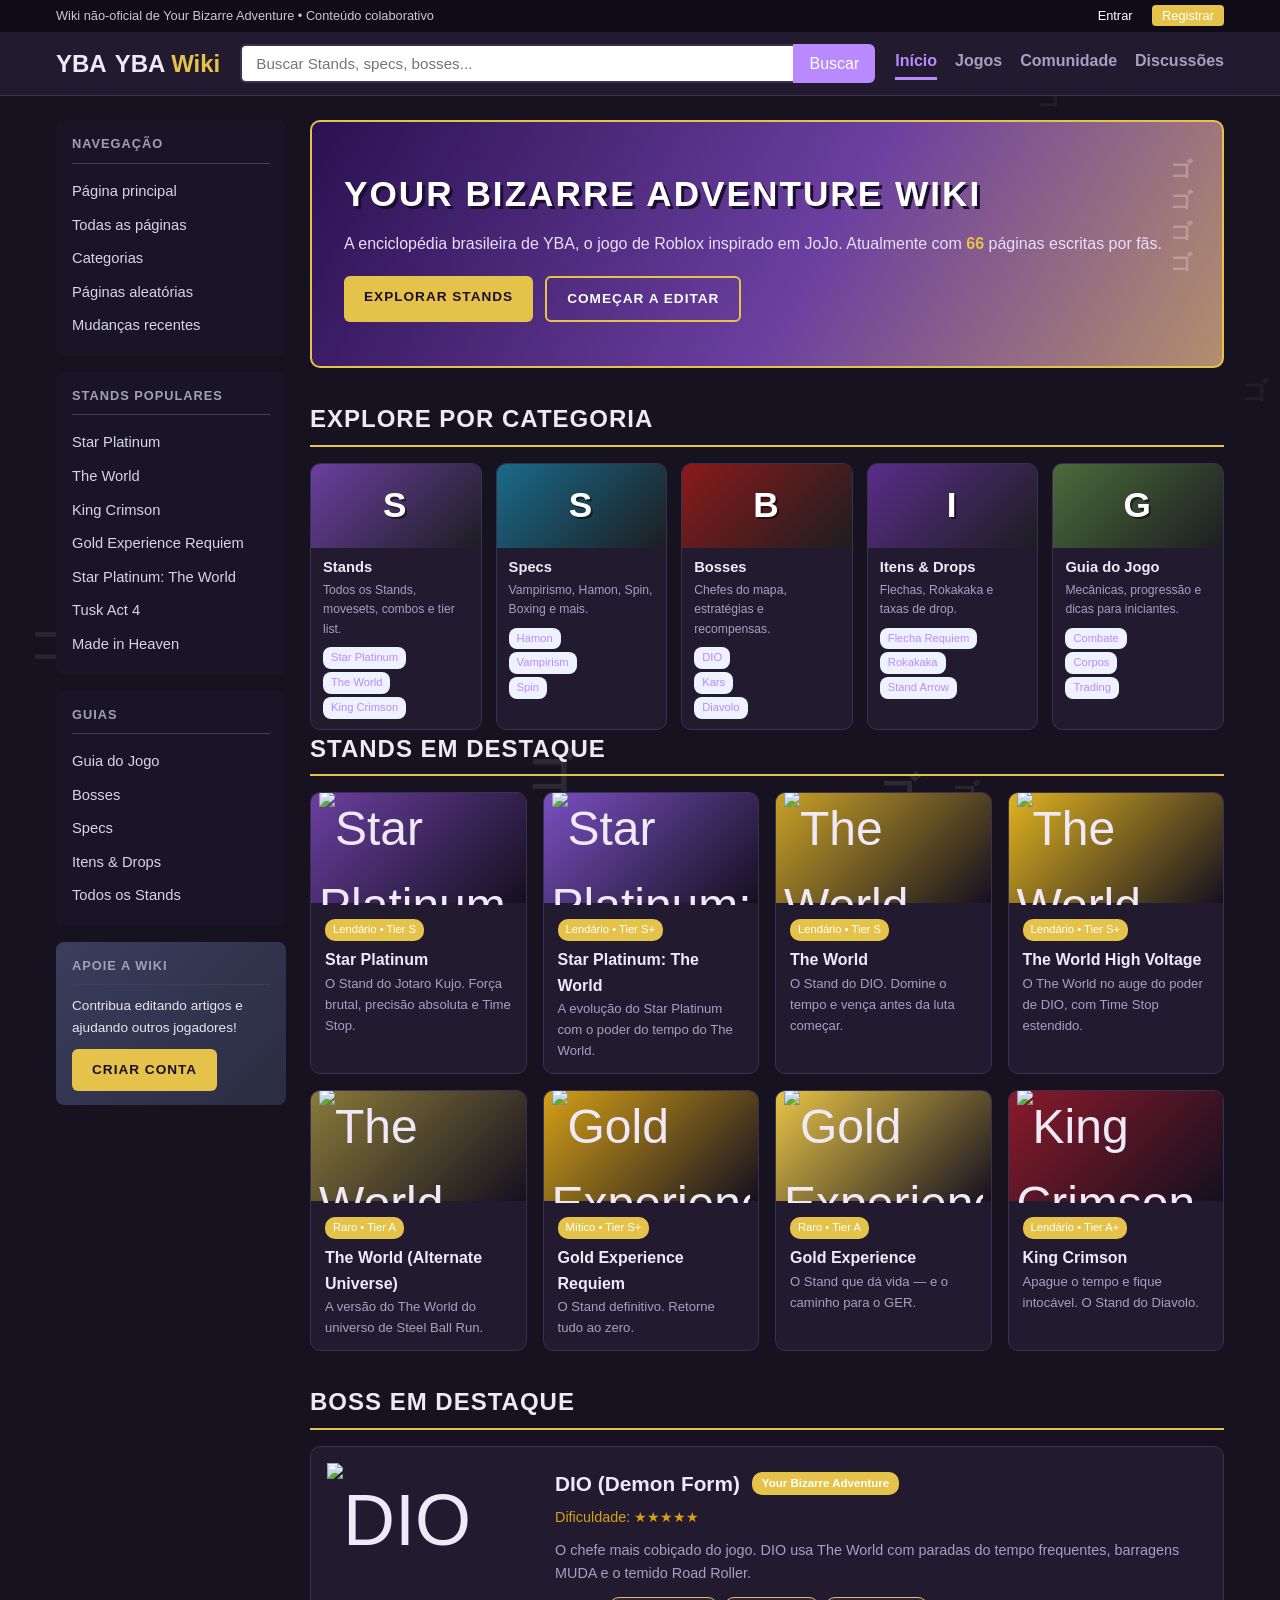
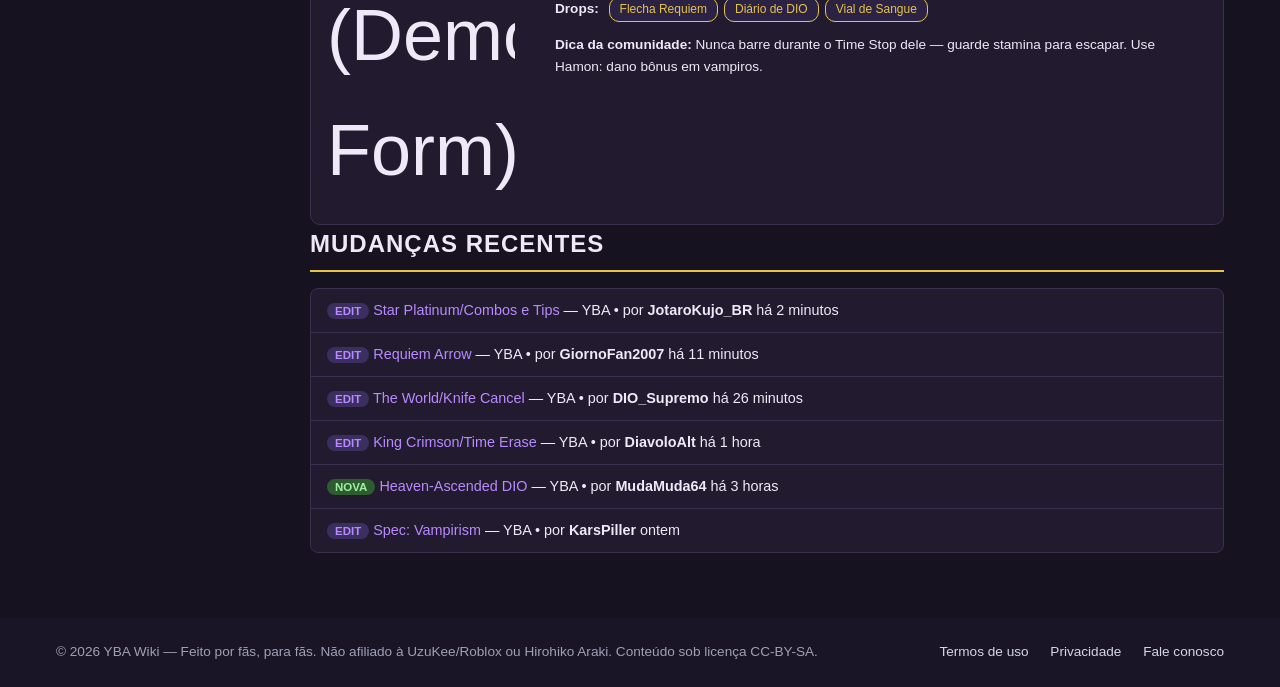
==== jogo/index.html @ 20df2824 "Add files via upload" ====
<!DOCTYPE html>
<html lang="pt-BR">
<head>
  <meta charset="UTF-8">
  <meta name="viewport" content="width=device-width, initial-scale=1.0">
  <title>YBA Wiki - Your Bizarre Adventure</title>
  <link rel="stylesheet" href="css/style.css">
</head>
<body>
  <!-- Barra superior -->
  <div class="topbar">
    <div class="container topbar-content">
      <span>Wiki não-oficial de Your Bizarre Adventure • Conteúdo colaborativo</span>
      <div class="topbar-links">
        <a href="#">Entrar</a>
        <a href="#" class="btn-registrar">Registrar</a>
      </div>
    </div>
  </div>

  <!-- Cabeçalho -->
  <header class="header">
    <div class="container header-content">
      <a href="index.html" class="logo">
        <span class="logo-icon">YBA</span>
        <span class="logo-text">YBA <span class="highlight">Wiki</span></span>
      </a>
      <div class="search-box">
        <input type="text" id="search-input" placeholder="Buscar Stands, specs, bosses...">
        <button id="search-btn">Buscar</button>
      </div>
      <nav class="main-nav">
        <a href="index.html" class="active">Início</a>
        <a href="#">Jogos</a>
        <a href="#">Comunidade</a>
        <a href="#">Discussões</a>
      </nav>
    </div>
  </header>

  <!-- Layout principal -->
  <div class="container layout">
    <!-- Sidebar -->
    <aside class="sidebar">
      <div class="sidebar-box">
        <h3>Navegação</h3>
        <ul class="nav-list">
          <li><a href="#">Página principal</a></li>
          <li><a href="#">Todas as páginas</a></li>
          <li><a href="#">Categorias</a></li>
          <li><a href="#">Páginas aleatórias</a></li>
          <li><a href="#">Mudanças recentes</a></li>
        </ul>
      </div>
      <div class="sidebar-box">
        <h3>Stands populares</h3>
        <ul class="nav-list">
          <li><a href="article.html?page=starplatinum">Star Platinum</a></li>
          <li><a href="article.html?page=theworld">The World</a></li>
          <li><a href="article.html?page=kingcrimson">King Crimson</a></li>
          <li><a href="article.html?page=ger">Gold Experience Requiem</a></li>
          <li><a href="article.html?page=sptw">Star Platinum: The World</a></li>
          <li><a href="article.html?page=tusk4">Tusk Act 4</a></li>
          <li><a href="article.html?page=madeinheaven">Made in Heaven</a></li>
        </ul>
      </div>
      <div class="sidebar-box">
        <h3>Guias</h3>
        <ul class="nav-list">
          <li><a href="article.html?page=guia">Guia do Jogo</a></li>
          <li><a href="article.html?page=bosses">Bosses</a></li>
          <li><a href="article.html?page=specs">Specs</a></li>
          <li><a href="article.html?page=itens">Itens & Drops</a></li>
          <li><a href="article.html?page=stands">Todos os Stands</a></li>
        </ul>
      </div>
      <div class="sidebar-box ad-box">
        <h3>Apoie a wiki</h3>
        <p>Contribua editando artigos e ajudando outros jogadores!</p>
        <a href="#" class="btn">Criar conta</a>
      </div>
    </aside>

    <!-- Conteúdo -->
    <main class="content">
      <!-- Banner -->
      <section class="hero">
        <h1>Your Bizarre Adventure Wiki</h1>
        <p>A enciclopédia brasileira de YBA, o jogo de Roblox inspirado em JoJo.
        Atualmente com <strong id="contador">1170</strong> páginas escritas por fãs.</p>
        <div class="hero-actions">
          <a href="#stands" class="btn">Explorar Stands</a>
          <a href="#" class="btn btn-outline">Começar a editar</a>
        </div>
      </section>

      <!-- Categorias da wiki (5 partes) -->
      <section>
        <h2 class="section-title">Explore por categoria</h2>
        <div class="categorias-grid" id="categorias-grid">
          <!-- Cards gerados por JS -->
        </div>
      </section>

      <!-- Grid de wikis -->
      <section>
        <h2 class="section-title">Stands em destaque</h2>
        <div class="wiki-grid" id="wiki-grid">
          <!-- Cards gerados por JS -->
        </div>
      </section>

      <!-- Destaque: boss da semana -->
      <section class="destaque-boss" id="destaque-boss">
        <!-- Preenchido por JS -->
      </section>

      <!-- Mudanças recentes -->
      <section class="recentes">
        <h2 class="section-title">Mudanças recentes</h2>
        <ul id="mudancas-lista"></ul>
      </section>
    </main>
  </div>

  <!-- Rodapé -->
  <footer class="footer">
    <div class="container footer-content">
      <p>© 2026 YBA Wiki — Feito por fãs, para fãs. Não afiliado à UzuKee/Roblox ou Hirohiko Araki. Conteúdo sob licença CC-BY-SA.</p>
      <div class="footer-links">
        <a href="#">Termos de uso</a>
        <a href="#">Privacidade</a>
        <a href="#">Fale conosco</a>
      </div>
    </div>
  </footer>

  <script src="js/dados.js"></script>
  <script src="js/script.js"></script>
  <script src="js/fundo.js"></script>
</body>
</html>
---- jogo/css/style.css ----
/* ===== Reset e base ===== */
* { margin: 0; padding: 0; box-sizing: border-box; }

:root {
  --bg: #16121f;
  --content-bg: #221b30;
  --primary: #b98aff;
  --primary-dark: #8f5fd6;
  --accent: #e5c34a;
  --text: #efe9f7;
  --text-muted: #a89ec2;
  --border: #3a3050;
  --sidebar-bg: #1a1526;
}

body {
  font-family: "Segoe UI", Rubik, Arial, sans-serif;
  background: var(--bg);
  color: var(--text);
  line-height: 1.6;
}

/* Fundo interativo em canvas (js/fundo.js) */

.container { max-width: 1200px; margin: 0 auto; padding: 0 16px; }
a { color: var(--primary); text-decoration: none; }
a:hover { text-decoration: underline; }

/* ===== Topbar ===== */
.topbar {
  background: var(--sidebar-bg);
  color: #c8c9d6;
  font-size: 0.8rem;
  padding: 6px 0;
}
.topbar-content { display: flex; justify-content: space-between; align-items: center; }
.topbar-links a { color: #fff; margin-left: 16px; }
.topbar-links .btn-registrar {
  background: var(--accent); color: #fff; padding: 3px 10px; border-radius: 4px;
}

/* ===== Header ===== */
.header {
  background: var(--content-bg);
  border-bottom: 1px solid var(--border);
  position: sticky; top: 0; z-index: 10;
}
.header-content {
  display: flex; align-items: center; gap: 20px; padding: 12px 16px; flex-wrap: wrap;
}
.logo { font-size: 1.5rem; font-weight: 800; color: var(--text); display: flex; align-items: center; gap: 8px; }
.logo:hover { text-decoration: none; }
.logo .highlight { color: var(--accent); }

/* ===== Topbar YBA ===== */
.topbar { background: #0f0b18; }

.search-box { flex: 1; min-width: 220px; display: flex; }
.search-box input {
  flex: 1; padding: 9px 14px; border: 2px solid var(--border);
  border-right: none; border-radius: 6px 0 0 6px; font-size: 0.95rem; outline: none;
}
.search-box input:focus { border-color: var(--primary); }
.search-box button {
  background: var(--primary); color: #fff; border: none; padding: 0 16px;
  border-radius: 0 6px 6px 0; cursor: pointer; font-size: 1rem;
}
.search-box button:hover { background: var(--primary-dark); }

.main-nav { display: flex; gap: 18px; }
.main-nav a { color: var(--text-muted); font-weight: 600; padding-bottom: 4px; }
.main-nav a.active { color: var(--primary); border-bottom: 3px solid var(--primary); }

/* ===== Layout ===== */
.layout { display: grid; grid-template-columns: 230px 1fr; gap: 24px; padding: 24px 16px; }

/* ===== Sidebar ===== */
.sidebar-box {
  background: var(--sidebar-bg); color: #e6e7ee; border-radius: 8px;
  padding: 14px 16px; margin-bottom: 16px;
}
.sidebar-box h3 {
  font-size: 0.8rem; text-transform: uppercase; letter-spacing: 1px;
  color: #9fa0b5; border-bottom: 1px solid #3d3f5c; padding-bottom: 8px; margin-bottom: 10px;
}
.nav-list { list-style: none; }
.nav-list li { padding: 4px 0; }
.nav-list a { color: #d5d6e4; font-size: 0.92rem; }
.nav-list a:hover { color: #fff; }
.ad-box { background: linear-gradient(135deg, #3a3d5c, #2b2d42); }
.ad-box p { font-size: 0.85rem; margin-bottom: 10px; }

/* ===== Botões ===== */
.btn {
  display: inline-block; background: var(--accent); color: #1a0f30; padding: 10px 20px;
  border-radius: 6px; font-weight: 800; border: none; cursor: pointer;
  text-transform: uppercase; letter-spacing: 1px; font-size: 0.85rem;
}
.btn:hover { background: #f4d766; text-decoration: none; transform: translateY(-1px); }
.btn-outline { background: transparent; color: var(--accent); border: 2px solid var(--accent); }
.btn-outline:hover { background: var(--accent); color: #1a0f30; }

/* ===== Hero (JoJo style) ===== */
.hero {
  background: linear-gradient(120deg, #2a1150, #6b3fa0 55%, #e5c34a 130%);
  color: #fff; border-radius: 10px; padding: 44px 32px; margin-bottom: 32px;
  position: relative; overflow: hidden;
  border: 2px solid var(--accent);
}
.hero::after {
  content: "ゴゴゴゴ";
  position: absolute; right: 24px; top: 18px;
  font-size: 1.4rem; color: rgba(255,255,255,0.25);
  letter-spacing: 6px; writing-mode: vertical-rl;
  font-weight: 800;
}
.hero h1 { font-size: 2.2rem; margin-bottom: 8px; text-transform: uppercase; letter-spacing: 2px;
  text-shadow: 3px 3px 0 #1a0f30; }
.hero p { color: #e9defc; margin-bottom: 20px; }
.hero strong { color: var(--accent); }
.hero-actions { display: flex; gap: 12px; flex-wrap: wrap; }
.hero-actions .btn-outline { color: #fff; border-color: var(--accent); }
.hero-actions .btn-outline:hover { background: var(--accent); color: #1a0f30; }

/* ===== Seções ===== */
.section-title {
  margin-bottom: 16px; border-bottom: 2px solid var(--accent);
  padding-bottom: 6px; text-transform: uppercase; letter-spacing: 1px;
}

/* ===== Barras de raridade nos cards de Stand ===== */
.wiki-card-badge { background: var(--accent); color: #1a0f30; }

/* ===== Grid de wikis ===== */
.wiki-grid {
  display: grid; grid-template-columns: repeat(auto-fill, minmax(200px, 1fr)); gap: 16px;
}
.wiki-card {
  background: var(--content-bg); border: 1px solid var(--border); border-radius: 10px;
  overflow: hidden; transition: transform 0.15s, box-shadow 0.15s; display: block; color: var(--text);
}
.wiki-card:hover { transform: translateY(-4px); box-shadow: 0 6px 16px rgba(0,0,0,0.12); text-decoration: none; }
.wiki-card-img {
  height: 110px; display: flex; align-items: center; justify-content: center; font-size: 3rem;
}
.wiki-card-body { padding: 12px 14px; }
.wiki-card-body h3 { font-size: 1rem; }
.wiki-card-body p { font-size: 0.82rem; color: var(--text-muted); }
.wiki-card-badge {
  display: inline-block; font-size: 0.7rem; background: var(--accent); color: #fff;
  padding: 2px 8px; border-radius: 10px; margin-bottom: 6px;
}

/* ===== Mudanças recentes ===== */
.recentes ul { list-style: none; background: var(--content-bg); border: 1px solid var(--border); border-radius: 8px; }
.recentes li { padding: 10px 16px; border-bottom: 1px solid var(--border); font-size: 0.9rem; }
.recentes li:last-child { border-bottom: none; }
.tag { font-size: 0.72rem; padding: 2px 8px; border-radius: 10px; font-weight: 700; }
.tag-nova { background: #2e5c2e; color: #9ff09f; }
.tag-edit { background: #3a2f5e; color: var(--primary); }

/* ===== Artigo ===== */
.article-header { margin-bottom: 8px; }
.article-header h1 { font-size: 1.9rem; border-bottom: 1px solid var(--border); padding-bottom: 8px; }
.artigo-sub { color: var(--text-muted); font-size: 0.85rem; font-style: italic; margin-top: 4px; }
.artigo {
  background: var(--content-bg); border: 1px solid var(--border); border-radius: 8px;
  padding: 24px 28px; margin-top: 12px;
}
.artigo h2 { margin: 20px 0 8px; border-bottom: 2px solid var(--border); padding-bottom: 4px; color: var(--accent); }
.artigo p { margin-bottom: 12px; }
.artigo ul { margin: 0 0 12px 24px; }
.artigo code { background: #2c2344; color: var(--accent); padding: 2px 6px; border-radius: 4px; font-size: 0.9em; }
.artigo blockquote {
  border-left: 4px solid var(--accent); background: #fff7ee; padding: 10px 16px;
  margin: 12px 0; border-radius: 0 6px 6px 0;
}
.artigo-footer { margin-top: 20px; }

/* ===== Infobox ===== */
.infobox { width: 100%; border-collapse: collapse; font-size: 0.85rem; }
.infobox th, .infobox td { text-align: left; padding: 6px 8px; border-bottom: 1px solid #3d3f5c; vertical-align: top; }
.infobox th { color: #9fa0b5; width: 45%; font-weight: 600; }
.infobox td { color: #e6e7ee; }

/* ===== Rodapé ===== */
.footer { background: var(--sidebar-bg); color: #9fa0b5; margin-top: 40px; padding: 24px 0; font-size: 0.85rem; }
.footer-content { display: flex; justify-content: space-between; flex-wrap: wrap; gap: 12px; }
.footer-links a { color: #d5d6e4; margin-left: 18px; }

/* ===== Categorias (5 partes) ===== */
.categorias-grid {
  display: grid; grid-template-columns: repeat(5, 1fr); gap: 14px;
}
.cat-card {
  background: var(--content-bg); border: 1px solid var(--border); border-radius: 10px;
  overflow: hidden; display: block; color: var(--text); transition: transform 0.15s, box-shadow 0.15s;
}
.cat-card:hover { transform: translateY(-4px); box-shadow: 0 6px 16px rgba(0,0,0,0.12); text-decoration: none; }
.cat-card-top { height: 84px; display: flex; align-items: center; justify-content: center; }
.cat-emoji { font-size: 2.4rem; }
.cat-card-body { padding: 10px 12px; }
.cat-card-body h3 { font-size: 0.92rem; line-height: 1.3; }
.cat-card-body p { font-size: 0.76rem; color: var(--text-muted); margin: 4px 0 8px; }
.cat-exemplos { display: flex; flex-direction: column; gap: 3px; }
.cat-exemplos span {
  font-size: 0.7rem; color: var(--primary); background: #eef2ff;
  padding: 2px 8px; border-radius: 8px; width: fit-content;
}

/* ===== Boss em destaque ===== */
.destaque-boss { margin-top: 32px; }
.boss-card {
  background: var(--content-bg); border: 1px solid var(--border); border-radius: 10px;
  display: grid; grid-template-columns: 220px 1fr; overflow: hidden;
}
.boss-visual { display: flex; align-items: center; justify-content: center; font-size: 4.5rem; }
.boss-info { padding: 20px 24px; }
.boss-head { display: flex; align-items: center; gap: 12px; flex-wrap: wrap; }
.boss-head h3 { font-size: 1.3rem; }
.boss-jogo {
  font-size: 0.72rem; background: var(--accent); color: #fff;
  padding: 2px 10px; border-radius: 10px; font-weight: 700;
}
.boss-dificuldade { color: #d4a017; font-size: 0.9rem; margin: 6px 0 10px; }
.boss-info > p { font-size: 0.9rem; color: var(--text-muted); margin-bottom: 12px; }
.boss-drops { font-size: 0.85rem; margin-bottom: 12px; }
.drop-tag {
  display: inline-block; background: #2c2344; color: var(--accent);
  border: 1px solid var(--accent); padding: 2px 10px; border-radius: 10px;
  font-size: 0.75rem; margin-left: 6px;
}
.boss-dica { margin: 0; font-size: 0.85rem; }

/* ===== Responsivo ===== */
@media (max-width: 1100px) {
  .categorias-grid { grid-template-columns: repeat(3, 1fr); }
}
@media (max-width: 900px) {
  .layout { grid-template-columns: 1fr; }
  .sidebar { order: 2; }
  .header-content { gap: 12px; }
  .main-nav { width: 100%; }
  .boss-card { grid-template-columns: 1fr; }
  .boss-visual { height: 90px; font-size: 3rem; }
}
@media (max-width: 600px) {
  .categorias-grid { grid-template-columns: repeat(2, 1fr); }
}

/* ===== Header do Stand ===== */
.stand-header {
  display: flex; align-items: center; gap: 18px;
  border-radius: 10px; padding: 18px 22px; margin-bottom: 18px; color: #fff;
  border: 2px solid var(--accent);
}
.stand-header-emoji { font-size: 3rem; }
.stand-header p { margin: 0; color: #e9defc; font-size: 0.95rem; }
.stand-raridade {
  display: inline-block; background: var(--accent); color: #1a0f30;
  font-size: 0.7rem; font-weight: 800; padding: 2px 10px;
  border-radius: 10px; margin-bottom: 6px; text-transform: uppercase;
}

/* ===== Como obter ===== */
.como-obter { display: flex; flex-direction: column; gap: 10px; margin-bottom: 8px; }
.passo {
  display: flex; gap: 12px; align-items: flex-start;
  background: #2c2344; border: 1px solid var(--border); border-radius: 8px; padding: 10px 14px;
}
.passo-num {
  background: var(--accent); color: #1a0f30; font-weight: 800;
  min-width: 28px; height: 28px; border-radius: 50%;
  display: flex; align-items: center; justify-content: center; flex-shrink: 0;
}
.passo p { margin: 0; font-size: 0.9rem; }
.passo strong { color: var(--accent); }

/* ===== Galeria de mídia ===== */
.midia-box {
  background: #2c2344; border: 1px solid var(--border); border-radius: 10px; padding: 16px;
}
.midia-tabs { display: flex; gap: 8px; margin-bottom: 14px; }
.midia-tab {
  background: transparent; color: var(--text-muted); border: 1px solid var(--border);
  padding: 8px 16px; border-radius: 6px; cursor: pointer; font-weight: 700; font-size: 0.85rem;
}
.midia-tab.active { background: var(--accent); color: #1a0f30; border-color: var(--accent); }
.midia-add { display: flex; gap: 14px; flex-wrap: wrap; margin-bottom: 16px; }
.add-video { display: flex; gap: 8px; flex: 1; min-width: 260px; }
.add-video input {
  flex: 1; background: #1a1526; color: var(--text); border: 1px solid var(--border);
  padding: 9px 12px; border-radius: 6px; font-size: 0.85rem; outline: none;
}
.add-video input:focus { border-color: var(--accent); }
.add-video .btn { padding: 8px 14px; font-size: 0.75rem; }
.add-foto .btn { padding: 8px 14px; font-size: 0.75rem; }

.galeria {
  display: grid; grid-template-columns: repeat(auto-fill, minmax(160px, 1fr)); gap: 10px;
}
.foto-item { position: relative; border-radius: 8px; overflow: hidden; border: 1px solid var(--border); }
.foto-item img { width: 100%; height: 120px; object-fit: cover; display: block; }
.foto-del {
  position: absolute; top: 6px; right: 6px; background: rgba(0,0,0,0.7); color: #fff;
  border: none; border-radius: 50%; width: 26px; height: 26px; cursor: pointer; font-size: 0.75rem;
}
.foto-del:hover { background: #8a1a2a; }

.lista-videos { display: grid; grid-template-columns: repeat(auto-fill, minmax(260px, 1fr)); gap: 12px; }
.video-item { position: relative; }
.video-item iframe {
  width: 100%; aspect-ratio: 16/9; border: 1px solid var(--border); border-radius: 8px;
}
.video-del {
  position: absolute; top: 6px; right: 6px; background: rgba(0,0,0,0.7); color: #fff;
  border: none; border-radius: 50%; width: 26px; height: 26px; cursor: pointer; font-size: 0.75rem; z-index: 2;
}
.video-del:hover { background: #8a1a2a; }

.vazio { color: var(--text-muted); font-size: 0.85rem; font-style: italic; padding: 8px 0; }
.midia-aviso { color: var(--text-muted); font-size: 0.72rem; margin-top: 12px; }

/* ===== Curiosidades ===== */
.curiosidades li { margin-bottom: 8px; }

/* ===== Páginas especiais (bosses, specs, itens) ===== */
.boss-row {
  background: var(--content-bg); border: 1px solid var(--border); border-radius: 10px;
  padding: 16px 20px; margin-bottom: 14px;
}
.boss-row-head { display: flex; align-items: center; justify-content: space-between; flex-wrap: wrap; gap: 8px; }
.boss-row h2 { font-size: 1.2rem; color: var(--accent); }
.boss-row p { font-size: 0.9rem; margin: 6px 0; }
.boss-row blockquote { font-size: 0.85rem; }

.tabela-itens { width: 100%; border-collapse: collapse; font-size: 0.88rem; }
.tabela-itens th {
  text-align: left; background: #2c2344; color: var(--accent);
  padding: 10px 12px; border: 1px solid var(--border);
}
.tabela-itens td { padding: 10px 12px; border: 1px solid var(--border); }
.tabela-itens tr:nth-child(even) td { background: #1e1830; }

.guia-sub { color: var(--accent); margin: 14px 0 4px; }

.info-title { color: var(--accent); font-size: 1.05rem; }
.info-sub { color: var(--text-muted); font-size: 0.75rem; }

/* ===== Abas de navegação ===== */
.abas-nav {
  display: flex; gap: 6px; flex-wrap: wrap; margin-bottom: 16px;
  border-bottom: 2px solid var(--border); padding-bottom: 10px;
}
.aba {
  padding: 7px 16px; border-radius: 6px; font-size: 0.85rem; font-weight: 700;
  color: var(--text-muted); border: 1px solid var(--border);
}
.aba:hover { color: var(--text); text-decoration: none; border-color: var(--accent); }
.aba.ativa { background: var(--accent); color: #1a0f30; border-color: var(--accent); }
.aba-crumb { border: none; color: var(--text); background: #2c2344; }

/* ===== Slot de imagem ===== */
.slot-mount { margin-bottom: 8px; }
.slot-img-wrap { display: block; }
.slot-img {
  border: 2px dashed var(--border); border-radius: 10px; min-height: 140px;
  display: flex; align-items: center; justify-content: center;
  cursor: pointer; overflow: hidden; position: relative;
  background: #1e1830; transition: border-color 0.15s;
}
.slot-img:hover { border-color: var(--accent); }
.slot-img.grande { min-height: 260px; }
.slot-img img { max-width: 100%; max-height: 420px; object-fit: contain; display: block; }
.slot-img-placeholder { color: var(--text-muted); font-size: 0.9rem; padding: 40px 20px; text-align: center; }
.slot-img .foto-del { position: absolute; top: 8px; right: 8px; }

/* ===== Linhas de lista (abas de categoria) ===== */
.lista-row {
  display: grid; grid-template-columns: 90px 1fr; align-items: center;
  margin-bottom: 12px;
}
.lista-row-img {
  height: 90px; display: flex; align-items: center; justify-content: center; font-size: 2.2rem;
}
.lista-row-body { padding: 12px 16px; }
.lista-row-body h3 { font-size: 1.05rem; }
.lista-row-body p { font-size: 0.85rem; color: var(--text-muted); margin: 2px 0 6px; }

/* ===== Imagem no header das páginas ===== */
.stand-header-img {
  width: 150px; height: 150px; object-fit: contain;
  background: rgba(0,0,0,0.35); border-radius: 10px; padding: 8px;
  flex-shrink: 0;
}

/* ===== Galeria oficial (estática, da wiki) ===== */
.galeria-oficial {
  display: grid; grid-template-columns: repeat(auto-fill, minmax(200px, 1fr)); gap: 14px;
}
.galeria-item {
  background: #1e1830; border: 1px solid var(--border); border-radius: 10px;
  overflow: hidden; margin: 0;
}
.galeria-item img {
  width: 100%; height: 180px; object-fit: contain; background: #14101f; display: block;
}
.galeria-item figcaption {
  padding: 8px 12px; font-size: 0.78rem; color: var(--text-muted);
  border-top: 1px solid var(--border);
}

/* ===== Vídeos de skills ===== */
.skills-media {
  display: grid; grid-template-columns: repeat(auto-fill, minmax(320px, 1fr)); gap: 18px;
}
.skill-video-bloco {
  background: #1e1830; border: 1px solid var(--border); border-radius: 10px;
  overflow: hidden;
}
.video-frame { aspect-ratio: 16/9; background: #000; }
.video-frame iframe { width: 100%; height: 100%; border: none; display: block; }
.skill-video-titulo {
  padding: 10px 14px 4px; font-size: 0.95rem; color: var(--accent);
}
.skill-video-exp {
  padding: 0 14px 14px; font-size: 0.84rem; color: var(--text-muted); margin: 0;
}

/* ===== Explicações de skill ===== */
.skills-exp { display: flex; flex-direction: column; gap: 10px; }
.skill-exp-item {
  background: #2c2344; border: 1px solid var(--border); border-radius: 8px;
  padding: 12px 16px;
}
.skill-exp-item h3 { color: var(--accent); font-size: 0.95rem; margin-bottom: 4px; }
.skill-exp-item p { font-size: 0.88rem; margin: 0; color: var(--text); }

/* ===== Imagem na infobox ===== */
.info-img { padding: 8px !important; text-align: center; }
.info-img img { max-width: 100%; max-height: 180px; object-fit: contain; }

/* ===== Lista: imagem real ===== */
.lista-row-img img {
  width: 100%; height: 100%; object-fit: contain; padding: 10px;
  background: #14101f;
}

/* ===== Card de categoria sem emoji (letra inicial estilizada) ===== */
.cat-nome-inicial {
  font-size: 2.2rem; font-weight: 900; color: #fff;
  text-shadow: 2px 2px 0 rgba(0,0,0,0.5); letter-spacing: 2px;
}

/* ===== Card de Stand com imagem real ===== */
.wiki-card-img-real img {
  width: 100%; height: 130px; object-fit: contain; padding: 8px;
}

/* ===== Boss em destaque com imagem real ===== */
.boss-visual-real img {
  width: 100%; height: 100%; object-fit: contain; padding: 16px;
}

#bg-canvas {
  position: fixed; inset: 0; z-index: 0; pointer-events: none;
}
body > * { position: relative; z-index: 1; }
/* ===== Vídeo: link para busca no YouTube (sem embed indisponível) ===== */
.video-link { display: block; text-decoration: none; }
.video-frame-link {
  display: flex; flex-direction: column; align-items: center; justify-content: center;
  gap: 8px; background: linear-gradient(135deg, #2a1f40, #14101f);
  cursor: pointer; transition: background 0.2s;
}
.video-frame-link:hover { background: linear-gradient(135deg, #3a2a55, #1c1530); }
.video-play {
  font-size: 2.4rem; color: #fff; background: rgba(185,138,255,0.85);
  width: 64px; height: 64px; border-radius: 50%;
  display: flex; align-items: center; justify-content: center;
  box-shadow: 0 4px 16px rgba(0,0,0,0.4);
}
.video-link-text { color: var(--text-muted); font-size: 0.85rem; font-weight: 600; }
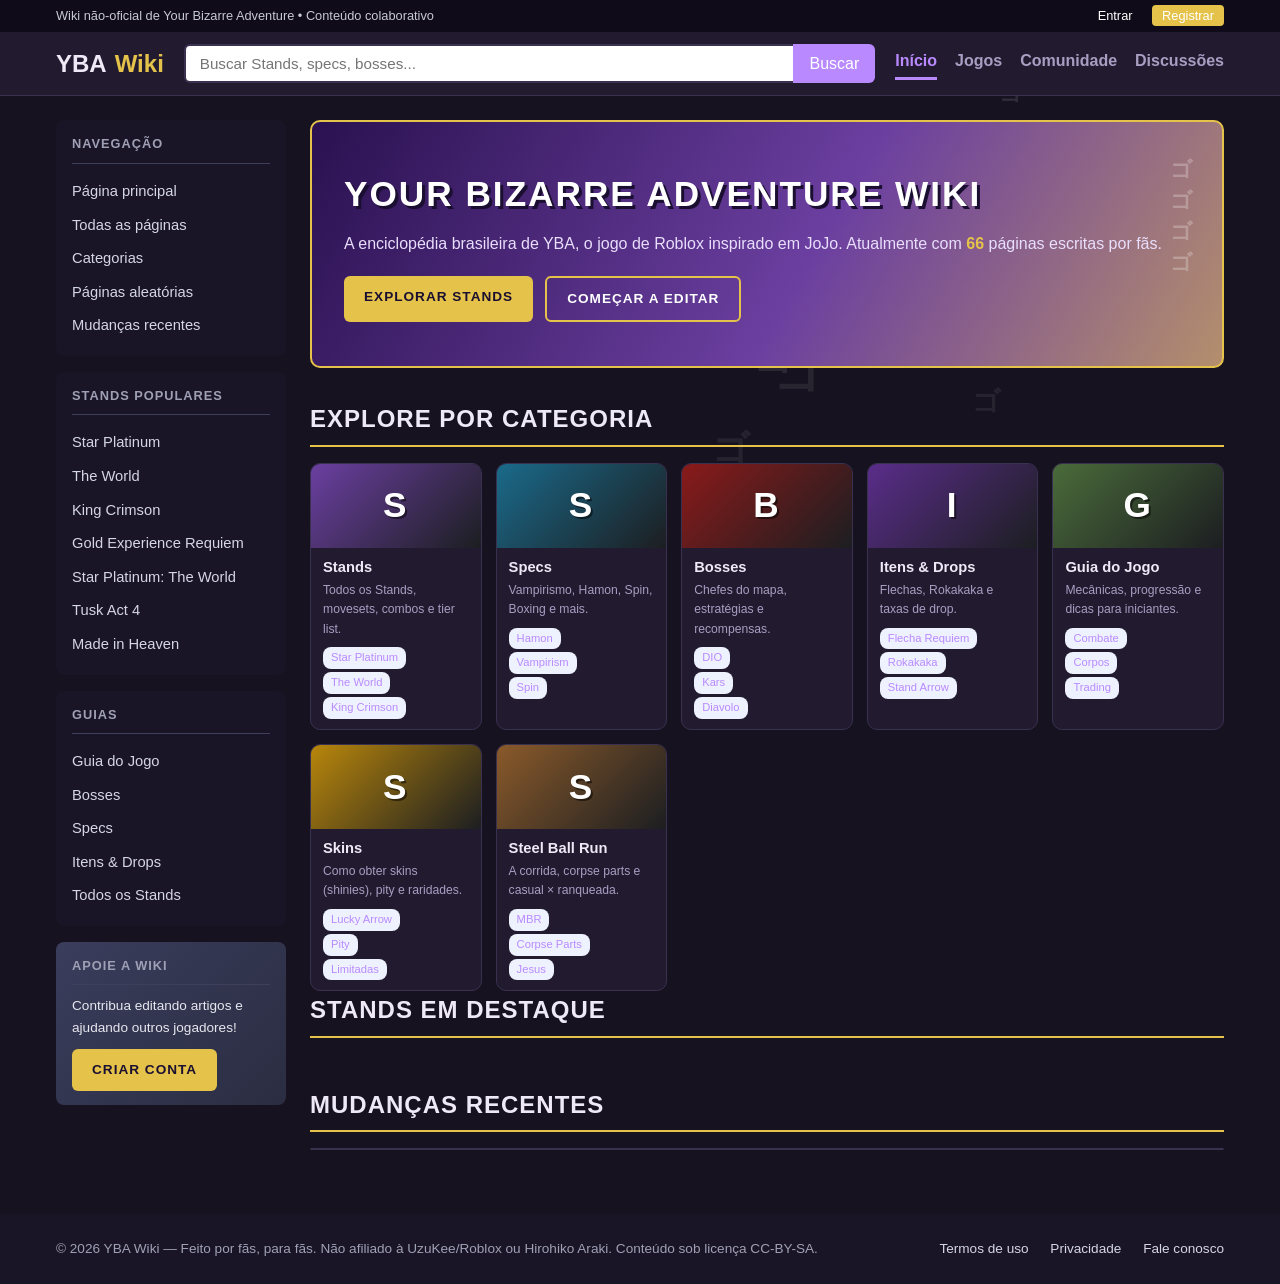
==== commit c2f9298c: "feat: unifica e corrige projeto YBA Wiki - Divide dados.js em stands.js, specs.js, bosses.js, itens." ====
--- a/jogo/index.html
+++ b/jogo/index.html
@@ -4,6 +4,7 @@
   <meta charset="UTF-8">
   <meta name="viewport" content="width=device-width, initial-scale=1.0">
   <title>YBA Wiki - Your Bizarre Adventure</title>
+  <meta name="description" content="Wiki brasileira não-oficial de Your Bizarre Adventure (YBA): Stands, Specs, Bosses, Itens & Drops e guia do jogo.">
   <link rel="stylesheet" href="css/style.css">
 </head>
 <body>
@@ -23,7 +24,7 @@
     <div class="container header-content">
       <a href="index.html" class="logo">
         <span class="logo-icon">YBA</span>
-        <span class="logo-text">YBA <span class="highlight">Wiki</span></span>
+        <span class="logo-text"><span class="highlight">Wiki</span></span>
       </a>
       <div class="search-box">
         <input type="text" id="search-input" placeholder="Buscar Stands, specs, bosses...">
@@ -87,7 +88,7 @@
       <section class="hero">
         <h1>Your Bizarre Adventure Wiki</h1>
         <p>A enciclopédia brasileira de YBA, o jogo de Roblox inspirado em JoJo.
-        Atualmente com <strong id="contador">1170</strong> páginas escritas por fãs.</p>
+        Atualmente com <strong id="contador">66</strong> páginas escritas por fãs.</p>
         <div class="hero-actions">
           <a href="#stands" class="btn">Explorar Stands</a>
           <a href="#" class="btn btn-outline">Começar a editar</a>
@@ -103,7 +104,7 @@
       </section>
 
       <!-- Grid de wikis -->
-      <section>
+      <section id="stands">
         <h2 class="section-title">Stands em destaque</h2>
         <div class="wiki-grid" id="wiki-grid">
           <!-- Cards gerados por JS -->
@@ -135,8 +136,17 @@
     </div>
   </footer>
 
+  <script src="js/stands.js"></script>
+  <script src="js/specs.js"></script>
+  <script src="js/bosses.js"></script>
+  <script src="js/itens.js"></script>
   <script src="js/dados.js"></script>
+  <script src="js/comum.js"></script>
   <script src="js/script.js"></script>
   <script src="js/fundo.js"></script>
 </body>
 </html>
+
+
+
+
--- a/jogo/css/style.css
+++ b/jogo/css/style.css
@@ -481,3 +481,57 @@
   box-shadow: 0 4px 16px rgba(0,0,0,0.4);
 }
 .video-link-text { color: var(--text-muted); font-size: 0.85rem; font-weight: 600; }
+
+/* ===== Busca com resultados (comum.js) ===== */
+.search-box { position: relative; }
+.search-results {
+  position: absolute; top: 100%; left: 0; right: 0; z-index: 50;
+  margin: 4px 0 0; padding: 4px 0; list-style: none;
+  background: #1c1e21; border: 1px solid #333; border-radius: 6px;
+  box-shadow: 0 8px 24px rgba(0,0,0,.5);
+}
+.search-results[hidden] { display: none; }
+.search-results a {
+  display: flex; justify-content: space-between; gap: 12px;
+  padding: 8px 12px; color: inherit; text-decoration: none;
+}
+.search-results a:hover, .search-results a:focus { background: rgba(255,255,255,.08); }
+.search-results a span { opacity: .6; font-size: .8em; }
+.search-vazio { padding: 8px 12px; opacity: .7; }
+
+/* ===== Aviso "Em breve" ===== */
+#aviso-breve {
+  position: fixed; left: 50%; bottom: 24px; transform: translate(-50%, 20px);
+  background: #1c1e21; color: #fff; border: 1px solid #555; border-radius: 8px;
+  padding: 10px 18px; opacity: 0; pointer-events: none; z-index: 100;
+  transition: opacity .2s, transform .2s;
+}
+#aviso-breve.visivel { opacity: 1; transform: translate(-50%, 0); }
+
+/* ===== Cards (criarCard) ===== */
+.card-item { border-top: 3px solid var(--card-cor, var(--primary)); }
+.card-item:focus-visible { outline: 3px solid var(--accent); outline-offset: 2px; }
+.card-item .wiki-card-img img { width: 100%; height: 130px; object-fit: contain; padding: 8px; }
+.card-selos { display: flex; flex-wrap: wrap; gap: 4px; margin-bottom: 6px; }
+.card-selos .wiki-card-badge { margin-bottom: 0; }
+.card-item .wiki-card-body p {
+  display: -webkit-box; -webkit-line-clamp: 3; -webkit-box-orient: vertical; overflow: hidden;
+}
+.cards-lista { grid-template-columns: repeat(auto-fill, minmax(200px, 1fr)); }
+.cards-vazio { color: var(--text-muted); padding: 20px 0; grid-column: 1 / -1; }
+
+/* ===== Filtros das listas ===== */
+.filtros { display: flex; flex-wrap: wrap; align-items: center; gap: 8px; margin-bottom: 16px; }
+.filtros input, .filtros select {
+  background: var(--content-bg); color: var(--text); border: 1px solid var(--border);
+  border-radius: 6px; padding: 8px 10px; font: inherit;
+}
+.filtros input { flex: 1; min-width: 160px; }
+.filtros input:focus, .filtros select:focus { outline: 2px solid var(--primary); }
+.filtros-contagem { margin-left: auto; color: var(--text-muted); font-size: 0.85rem; }
+
+@media (max-width: 600px) {
+  .wiki-grid, .cards-lista { grid-template-columns: repeat(2, 1fr); gap: 10px; }
+  .card-item .wiki-card-body { padding: 10px; }
+  .card-item .wiki-card-body h3 { font-size: 0.92rem; }
+}
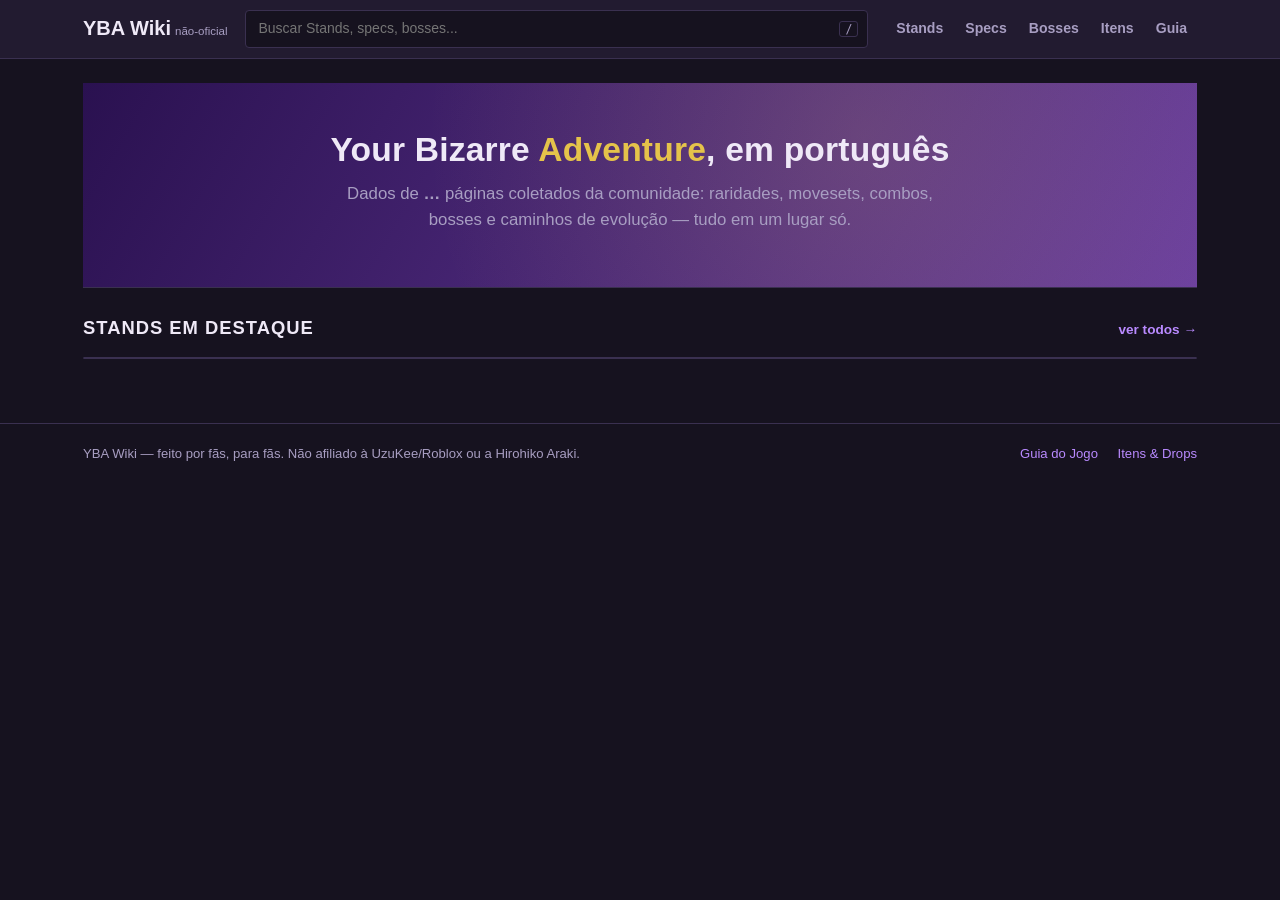
==== commit 139d97f2: "Restaura paleta roxo+dourado, remove card Explore os Stands, otimiza responsividade e limpa código J" ====
--- a/jogo/index.html
+++ b/jogo/index.html
@@ -1,152 +1,84 @@
-<!DOCTYPE html>
+<!doctype html>
 <html lang="pt-BR">
-<head>
-  <meta charset="UTF-8">
-  <meta name="viewport" content="width=device-width, initial-scale=1.0">
-  <title>YBA Wiki - Your Bizarre Adventure</title>
-  <meta name="description" content="Wiki brasileira não-oficial de Your Bizarre Adventure (YBA): Stands, Specs, Bosses, Itens & Drops e guia do jogo.">
-  <link rel="stylesheet" href="css/style.css">
-</head>
-<body>
-  <!-- Barra superior -->
-  <div class="topbar">
-    <div class="container topbar-content">
-      <span>Wiki não-oficial de Your Bizarre Adventure • Conteúdo colaborativo</span>
-      <div class="topbar-links">
-        <a href="#">Entrar</a>
-        <a href="#" class="btn-registrar">Registrar</a>
+  <head>
+    <meta charset="UTF-8" />
+    <meta name="viewport" content="width=device-width, initial-scale=1.0" />
+    <title>YBA Wiki - Your Bizarre Adventure</title>
+    <meta
+      name="description"
+      content="Wiki brasileira não-oficial de Your Bizarre Adventure (YBA): Stands, Specs, Bosses, Itens & Drops e guia do jogo."
+    />
+    <link rel="stylesheet" href="css/style.css" />
+  </head>
+  <body>
+    <!-- Cabeçalho: uma barra só, sem enfeite -->
+    <header class="header">
+      <div class="container header-content">
+        <a href="index.html" class="logo"
+          >YBA Wiki <small>não-oficial</small></a
+        >
+        <div class="search-box">
+          <input
+            type="text"
+            id="search-input"
+            placeholder="Buscar Stands, specs, bosses..."
+            autocomplete="off"
+          />
+          <kbd>/</kbd>
+          <ul class="search-results" id="resultados" hidden></ul>
+        </div>
+        <nav class="main-nav">
+          <a href="article.html?page=stands">Stands</a>
+          <a href="article.html?page=specs">Specs</a>
+          <a href="article.html?page=bosses">Bosses</a>
+          <a href="article.html?page=itens">Itens</a>
+          <a href="article.html?page=guia">Guia</a>
+        </nav>
       </div>
+    </header>
+
+    <!-- Layout principal (clean, sem sidebar) -->
+    <div class="container layout">
+      <main class="content">
+        <section class="hero">
+          <h1>Your Bizarre <em>Adventure</em>, em português</h1>
+          <p>
+            Dados de <strong id="contador">…</strong> páginas coletados da
+            comunidade: raridades, movesets, combos, bosses e caminhos de
+            evolução — tudo em um lugar só.
+          </p>
+        </section>
+
+        <!-- Stands em destaque -->
+        <section id="stands" style="margin-top: 26px">
+          <div class="section-head">
+            <h2 class="section-title">Stands em destaque</h2>
+            <a class="section-link" href="article.html?page=stands">ver todos →</a>
+          </div>
+          <div class="wiki-grid" id="wiki-grid"></div>
+        </section>
+      </main>
     </div>
-  </div>
 
-  <!-- Cabeçalho -->
-  <header class="header">
-    <div class="container header-content">
-      <a href="index.html" class="logo">
-        <span class="logo-icon">YBA</span>
-        <span class="logo-text"><span class="highlight">Wiki</span></span>
-      </a>
-      <div class="search-box">
-        <input type="text" id="search-input" placeholder="Buscar Stands, specs, bosses...">
-        <button id="search-btn">Buscar</button>
+    <footer class="footer">
+      <div class="container footer-content">
+        <p>
+          YBA Wiki — feito por fãs, para fãs. Não afiliado à UzuKee/Roblox ou a
+          Hirohiko Araki.
+        </p>
+        <div class="footer-links">
+          <a href="article.html?page=guia">Guia do Jogo</a>
+          <a href="article.html?page=itens">Itens & Drops</a>
+        </div>
       </div>
-      <nav class="main-nav">
-        <a href="index.html" class="active">Início</a>
-        <a href="#">Jogos</a>
-        <a href="#">Comunidade</a>
-        <a href="#">Discussões</a>
-      </nav>
-    </div>
-  </header>
+    </footer>
 
-  <!-- Layout principal -->
-  <div class="container layout">
-    <!-- Sidebar -->
-    <aside class="sidebar">
-      <div class="sidebar-box">
-        <h3>Navegação</h3>
-        <ul class="nav-list">
-          <li><a href="#">Página principal</a></li>
-          <li><a href="#">Todas as páginas</a></li>
-          <li><a href="#">Categorias</a></li>
-          <li><a href="#">Páginas aleatórias</a></li>
-          <li><a href="#">Mudanças recentes</a></li>
-        </ul>
-      </div>
-      <div class="sidebar-box">
-        <h3>Stands populares</h3>
-        <ul class="nav-list">
-          <li><a href="article.html?page=starplatinum">Star Platinum</a></li>
-          <li><a href="article.html?page=theworld">The World</a></li>
-          <li><a href="article.html?page=kingcrimson">King Crimson</a></li>
-          <li><a href="article.html?page=ger">Gold Experience Requiem</a></li>
-          <li><a href="article.html?page=sptw">Star Platinum: The World</a></li>
-          <li><a href="article.html?page=tusk4">Tusk Act 4</a></li>
-          <li><a href="article.html?page=madeinheaven">Made in Heaven</a></li>
-        </ul>
-      </div>
-      <div class="sidebar-box">
-        <h3>Guias</h3>
-        <ul class="nav-list">
-          <li><a href="article.html?page=guia">Guia do Jogo</a></li>
-          <li><a href="article.html?page=bosses">Bosses</a></li>
-          <li><a href="article.html?page=specs">Specs</a></li>
-          <li><a href="article.html?page=itens">Itens & Drops</a></li>
-          <li><a href="article.html?page=stands">Todos os Stands</a></li>
-        </ul>
-      </div>
-      <div class="sidebar-box ad-box">
-        <h3>Apoie a wiki</h3>
-        <p>Contribua editando artigos e ajudando outros jogadores!</p>
-        <a href="#" class="btn">Criar conta</a>
-      </div>
-    </aside>
-
-    <!-- Conteúdo -->
-    <main class="content">
-      <!-- Banner -->
-      <section class="hero">
-        <h1>Your Bizarre Adventure Wiki</h1>
-        <p>A enciclopédia brasileira de YBA, o jogo de Roblox inspirado em JoJo.
-        Atualmente com <strong id="contador">66</strong> páginas escritas por fãs.</p>
-        <div class="hero-actions">
-          <a href="#stands" class="btn">Explorar Stands</a>
-          <a href="#" class="btn btn-outline">Começar a editar</a>
-        </div>
-      </section>
-
-      <!-- Categorias da wiki (5 partes) -->
-      <section>
-        <h2 class="section-title">Explore por categoria</h2>
-        <div class="categorias-grid" id="categorias-grid">
-          <!-- Cards gerados por JS -->
-        </div>
-      </section>
-
-      <!-- Grid de wikis -->
-      <section id="stands">
-        <h2 class="section-title">Stands em destaque</h2>
-        <div class="wiki-grid" id="wiki-grid">
-          <!-- Cards gerados por JS -->
-        </div>
-      </section>
-
-      <!-- Destaque: boss da semana -->
-      <section class="destaque-boss" id="destaque-boss">
-        <!-- Preenchido por JS -->
-      </section>
-
-      <!-- Mudanças recentes -->
-      <section class="recentes">
-        <h2 class="section-title">Mudanças recentes</h2>
-        <ul id="mudancas-lista"></ul>
-      </section>
-    </main>
-  </div>
-
-  <!-- Rodapé -->
-  <footer class="footer">
-    <div class="container footer-content">
-      <p>© 2026 YBA Wiki — Feito por fãs, para fãs. Não afiliado à UzuKee/Roblox ou Hirohiko Araki. Conteúdo sob licença CC-BY-SA.</p>
-      <div class="footer-links">
-        <a href="#">Termos de uso</a>
-        <a href="#">Privacidade</a>
-        <a href="#">Fale conosco</a>
-      </div>
-    </div>
-  </footer>
-
-  <script src="js/stands.js"></script>
-  <script src="js/specs.js"></script>
-  <script src="js/bosses.js"></script>
-  <script src="js/itens.js"></script>
-  <script src="js/dados.js"></script>
-  <script src="js/comum.js"></script>
-  <script src="js/script.js"></script>
-  <script src="js/fundo.js"></script>
-</body>
+    <script src="js/stands.js"></script>
+    <script src="js/specs.js"></script>
+    <script src="js/bosses.js"></script>
+    <script src="js/itens.js"></script>
+    <script src="js/dados.js"></script>
+    <script src="js/comum.js"></script>
+    <script src="js/script.js"></script>
+  </body>
 </html>
-
-
-
-
--- a/jogo/css/style.css
+++ b/jogo/css/style.css
@@ -1,537 +1,627 @@
 /* ===== Reset e base ===== */
 * { margin: 0; padding: 0; box-sizing: border-box; }
 
+/* Paleta: roxo-escuro + dourado (versão original restaurada) */
 :root {
   --bg: #16121f;
-  --content-bg: #221b30;
-  --primary: #b98aff;
-  --primary-dark: #8f5fd6;
-  --accent: #e5c34a;
+  --panel: #221b30;
+  --panel-2: #1e1830;
+  --line: #3a3050;
   --text: #efe9f7;
-  --text-muted: #a89ec2;
-  --border: #3a3050;
-  --sidebar-bg: #1a1526;
+  --muted: #a89ec2;
+  --acao: #b98aff;       /* roxo claro: links, destaques, botões */
+  --acao-forte: #8f5fd6;
+  --aviso: #e5c34a;      /* dourado: tags, drops, dificuldade */
+  --perigo: #e07e7e;
+  --radius: 4px;
+  --fonte: "Verdana", "Tahoma", "Geneva", sans-serif;
 }
 
 body {
-  font-family: "Segoe UI", Rubik, Arial, sans-serif;
+  font-family: var(--fonte);
+  font-size: 14px;
   background: var(--bg);
   color: var(--text);
-  line-height: 1.6;
-}
-
-/* Fundo interativo em canvas (js/fundo.js) */
-
-.container { max-width: 1200px; margin: 0 auto; padding: 0 16px; }
-a { color: var(--primary); text-decoration: none; }
+  line-height: 1.55;
+}
+
+.container { max-width: 1150px; margin: 0 auto; padding: 0 18px; }
+a { color: var(--acao); text-decoration: none; }
 a:hover { text-decoration: underline; }
-
-/* ===== Topbar ===== */
-.topbar {
-  background: var(--sidebar-bg);
-  color: #c8c9d6;
-  font-size: 0.8rem;
-  padding: 6px 0;
-}
-.topbar-content { display: flex; justify-content: space-between; align-items: center; }
-.topbar-links a { color: #fff; margin-left: 16px; }
-.topbar-links .btn-registrar {
-  background: var(--accent); color: #fff; padding: 3px 10px; border-radius: 4px;
-}
-
-/* ===== Header ===== */
+h1, h2, h3 { font-family: "Trebuchet MS", Verdana, sans-serif; letter-spacing: 0.2px; }
+
+/* ===== Cabeçalho: uma barra só, plano, sem gradiente ===== */
 .header {
-  background: var(--content-bg);
-  border-bottom: 1px solid var(--border);
+  background: var(--panel);
+  border-bottom: 1px solid var(--line);
   position: sticky; top: 0; z-index: 10;
 }
 .header-content {
-  display: flex; align-items: center; gap: 20px; padding: 12px 16px; flex-wrap: wrap;
-}
-.logo { font-size: 1.5rem; font-weight: 800; color: var(--text); display: flex; align-items: center; gap: 8px; }
+  display: flex; align-items: center; gap: 18px;
+  padding: 10px 18px; flex-wrap: wrap;
+}
+.logo {
+  font-family: "Trebuchet MS", Verdana, sans-serif;
+  font-size: 1.25rem; font-weight: 700; color: var(--text);
+  display: flex; align-items: baseline; gap: 4px;
+}
 .logo:hover { text-decoration: none; }
-.logo .highlight { color: var(--accent); }
-
-/* ===== Topbar YBA ===== */
-.topbar { background: #0f0b18; }
-
-.search-box { flex: 1; min-width: 220px; display: flex; }
+.logo small { font-size: 0.72rem; color: var(--muted); font-weight: normal; }
+
+.search-box { flex: 1; min-width: 220px; display: flex; position: relative; }
 .search-box input {
-  flex: 1; padding: 9px 14px; border: 2px solid var(--border);
-  border-right: none; border-radius: 6px 0 0 6px; font-size: 0.95rem; outline: none;
-}
-.search-box input:focus { border-color: var(--primary); }
-.search-box button {
-  background: var(--primary); color: #fff; border: none; padding: 0 16px;
-  border-radius: 0 6px 6px 0; cursor: pointer; font-size: 1rem;
-}
-.search-box button:hover { background: var(--primary-dark); }
-
-.main-nav { display: flex; gap: 18px; }
-.main-nav a { color: var(--text-muted); font-weight: 600; padding-bottom: 4px; }
-.main-nav a.active { color: var(--primary); border-bottom: 3px solid var(--primary); }
-
-/* ===== Layout ===== */
-.layout { display: grid; grid-template-columns: 230px 1fr; gap: 24px; padding: 24px 16px; }
-
-/* ===== Sidebar ===== */
+  width: 100%; padding: 7px 12px;
+  background: var(--bg); color: var(--text);
+  border: 1px solid var(--line); border-radius: var(--radius);
+  font: inherit; outline: none;
+}
+.search-box input:focus { border-color: var(--acao); }
+.search-box kbd {
+  position: absolute; right: 10px; top: 50%; transform: translateY(-50%);
+  font: 0.72rem monospace; color: var(--muted);
+  border: 1px solid var(--line); border-radius: 3px; padding: 0 5px;
+  pointer-events: none;
+}
+.search-results {
+  position: absolute; top: calc(100% + 4px); left: 0; right: 0; z-index: 50;
+  margin: 0; padding: 4px 0; list-style: none;
+  background: var(--panel-2); border: 1px solid var(--line); border-radius: var(--radius);
+  box-shadow: 0 8px 20px rgba(0,0,0,0.5);
+}
+.search-results[hidden] { display: none; }
+.search-results a {
+  display: flex; justify-content: space-between; gap: 12px;
+  padding: 7px 12px; color: var(--text); text-decoration: none;
+}
+.search-results a:hover, .search-results a:focus { background: var(--panel-2); color: var(--acao); }
+.search-results a span { opacity: .55; font-size: .8em; }
+.search-vazio { padding: 8px 12px; color: var(--muted); }
+
+.main-nav { display: flex; gap: 2px; }
+.main-nav a {
+  color: var(--muted); padding: 6px 10px; border-radius: var(--radius);
+  font-weight: 700; font-size: 0.88rem;
+}
+.main-nav a:hover { color: var(--text); background: var(--panel-2); text-decoration: none; }
+.main-nav a.active { color: var(--acao); background: var(--panel-2); }
+
+/* ===== Layout (clean, sem sidebar) ===== */
+.layout { display: block; padding: 24px 18px; }
+
+/* ===== Sidebar (mantida para outras páginas) ===== */
 .sidebar-box {
-  background: var(--sidebar-bg); color: #e6e7ee; border-radius: 8px;
-  padding: 14px 16px; margin-bottom: 16px;
+  background: var(--panel); border: 1px solid var(--line); border-radius: var(--radius);
+  padding: 12px 14px; margin-bottom: 14px;
 }
 .sidebar-box h3 {
-  font-size: 0.8rem; text-transform: uppercase; letter-spacing: 1px;
-  color: #9fa0b5; border-bottom: 1px solid #3d3f5c; padding-bottom: 8px; margin-bottom: 10px;
+  font-size: 0.75rem; text-transform: uppercase; letter-spacing: 1px;
+  color: var(--muted); margin-bottom: 8px;
 }
 .nav-list { list-style: none; }
-.nav-list li { padding: 4px 0; }
-.nav-list a { color: #d5d6e4; font-size: 0.92rem; }
-.nav-list a:hover { color: #fff; }
-.ad-box { background: linear-gradient(135deg, #3a3d5c, #2b2d42); }
-.ad-box p { font-size: 0.85rem; margin-bottom: 10px; }
+.nav-list li { padding: 3px 0; border-bottom: 1px dotted var(--line); }
+.nav-list li:last-child { border-bottom: none; }
+.nav-list a { color: var(--text); font-size: 0.88rem; display: block; }
+.nav-list a:hover { color: var(--acao); }
+.nav-list a.ativo { color: var(--acao); font-weight: 700; }
 
 /* ===== Botões ===== */
 .btn {
-  display: inline-block; background: var(--accent); color: #1a0f30; padding: 10px 20px;
-  border-radius: 6px; font-weight: 800; border: none; cursor: pointer;
-  text-transform: uppercase; letter-spacing: 1px; font-size: 0.85rem;
-}
-.btn:hover { background: #f4d766; text-decoration: none; transform: translateY(-1px); }
-.btn-outline { background: transparent; color: var(--accent); border: 2px solid var(--accent); }
-.btn-outline:hover { background: var(--accent); color: #1a0f30; }
-
-/* ===== Hero (JoJo style) ===== */
+  display: inline-block; background: var(--acao-forte); color: #fff;
+  padding: 8px 16px; border-radius: var(--radius); font-weight: 700;
+  border: none; cursor: pointer; font-size: 0.88rem; font-family: inherit;
+}
+.btn:hover { background: var(--acao-forte); text-decoration: none; }
+.btn-outline { background: transparent; color: var(--acao); border: 1px solid var(--acao-forte); }
+.btn-outline:hover { background: var(--acao-forte); color: #fff; }
+
+/* ===== Hero: gradiente roxo com brilho dourado sutil, entrada animada ===== */
 .hero {
-  background: linear-gradient(120deg, #2a1150, #6b3fa0 55%, #e5c34a 130%);
-  color: #fff; border-radius: 10px; padding: 44px 32px; margin-bottom: 32px;
-  position: relative; overflow: hidden;
-  border: 2px solid var(--accent);
-}
-.hero::after {
-  content: "ゴゴゴゴ";
-  position: absolute; right: 24px; top: 18px;
-  font-size: 1.4rem; color: rgba(255,255,255,0.25);
-  letter-spacing: 6px; writing-mode: vertical-rl;
-  font-weight: 800;
-}
-.hero h1 { font-size: 2.2rem; margin-bottom: 8px; text-transform: uppercase; letter-spacing: 2px;
-  text-shadow: 3px 3px 0 #1a0f30; }
-.hero p { color: #e9defc; margin-bottom: 20px; }
-.hero strong { color: var(--accent); }
-.hero-actions { display: flex; gap: 12px; flex-wrap: wrap; }
-.hero-actions .btn-outline { color: #fff; border-color: var(--accent); }
-.hero-actions .btn-outline:hover { background: var(--accent); color: #1a0f30; }
+  position: relative;
+  padding: 48px 0 34px;
+  border-bottom: 1px solid var(--line);
+  margin-bottom: 26px;
+  overflow: hidden;
+  background: linear-gradient(120deg, #2a1150, #6b3fa0);
+  text-align: center;
+}
+.hero::before {
+  content: "";
+  position: absolute;
+  inset: 0;
+  background: radial-gradient(circle at 70% 25%, rgba(229, 195, 74, 0.14), transparent 55%);
+  pointer-events: none;
+  z-index: 0;
+}
+.hero > * {
+  position: relative;
+  z-index: 1;
+}
+.hero h1 { font-size: clamp(1.6rem, 5vw, 2.1rem); line-height: 1.15; margin-bottom: 12px; }
+.hero h1 em { font-style: normal; color: var(--aviso); }
+.hero p { color: var(--muted); max-width: 620px; margin: 0 auto 20px; font-size: clamp(0.9rem, 2vw, 1.05rem); }
+
+/* Entrada suave: fade + slide no conteúdo do hero */
+@keyframes heroEntrada {
+  from { opacity: 0; transform: translateY(16px); }
+  to   { opacity: 1; transform: translateY(0); }
+}
+.hero h1, .hero p {
+  animation: heroEntrada 0.7s ease-out both;
+}
+.hero p { animation-delay: 0.15s; }
+
+/* ===== Card de destaque (Stand) ===== */
+.card {
+  background: var(--panel);
+  border: 1px solid var(--line);
+  border-radius: var(--radius);
+  margin: 0 auto 24px;
+  max-width: 700px;
+  overflow: hidden;
+  animation: entradaCascata 0.5s ease-out both;
+  opacity: 0;
+  transition: transform 0.25s ease, border-color 0.25s ease;
+}
+.card:hover {
+  transform: translateY(-4px);
+  border-color: var(--acao);
+}
+
+.card-imagem {
+  position: relative;
+}
+
+.card-imagem img {
+  width: 100%;
+  display: block;
+  max-height: 320px;
+  object-fit: cover;
+}
+
+.card-tag {
+  position: absolute;
+  bottom: 0;
+  left: 0;
+  background: var(--aviso);
+  color: #16121f;
+  font-weight: bold;
+  padding: 8px 12px;
+  text-transform: uppercase;
+  font-size: 0.75rem;
+  letter-spacing: 0.5px;
+}
+
+.card-titulo {
+  color: var(--text);
+  padding: 18px;
+  margin: 0;
+  font-size: clamp(1.1rem, 3vw, 1.25rem);
+  line-height: 1.4;
+}
+
+/* Cascata de entrada para cards e categorias */
+@keyframes entradaCascata {
+  from { opacity: 0; transform: translateY(12px); }
+  to   { opacity: 1; transform: translateY(0); }
+}
 
 /* ===== Seções ===== */
+.section-head { display: flex; align-items: baseline; justify-content: space-between; gap: 12px; }
+.section-link { font-size: 0.85rem; font-weight: 700; }
 .section-title {
-  margin-bottom: 16px; border-bottom: 2px solid var(--accent);
-  padding-bottom: 6px; text-transform: uppercase; letter-spacing: 1px;
-}
-
-/* ===== Barras de raridade nos cards de Stand ===== */
-.wiki-card-badge { background: var(--accent); color: #1a0f30; }
-
-/* ===== Grid de wikis ===== */
-.wiki-grid {
-  display: grid; grid-template-columns: repeat(auto-fill, minmax(200px, 1fr)); gap: 16px;
+  margin-bottom: 14px; font-size: 1.15rem;
+  text-transform: uppercase; letter-spacing: 1px;
+}
+
+/* ===== Cards: tabela visual, sem sombra flutuante ===== */
+.cards-lista, .wiki-grid {
+  display: grid; grid-template-columns: repeat(auto-fill, minmax(190px, 1fr)); gap: 1px;
+  background: var(--line); border: 1px solid var(--line); border-radius: var(--radius);
+  overflow: hidden;
 }
 .wiki-card {
-  background: var(--content-bg); border: 1px solid var(--border); border-radius: 10px;
-  overflow: hidden; transition: transform 0.15s, box-shadow 0.15s; display: block; color: var(--text);
-}
-.wiki-card:hover { transform: translateY(-4px); box-shadow: 0 6px 16px rgba(0,0,0,0.12); text-decoration: none; }
-.wiki-card-img {
-  height: 110px; display: flex; align-items: center; justify-content: center; font-size: 3rem;
-}
-.wiki-card-body { padding: 12px 14px; }
-.wiki-card-body h3 { font-size: 1rem; }
-.wiki-card-body p { font-size: 0.82rem; color: var(--text-muted); }
+  background: var(--panel); display: block; color: var(--text);
+  border: 1px solid transparent;
+  border-radius: var(--radius);
+  transition: transform 0.25s ease, border-color 0.25s ease, box-shadow 0.25s ease, background 0.12s;
+  /* animação de entrada em cascata (delay definido via JS no carregamento) */
+  animation: entradaCascata 0.5s ease-out both;
+  opacity: 0;
+}
+.wiki-card:hover {
+  transform: translateY(-4px);
+  border-color: var(--card-cor, var(--acao));
+  box-shadow: 0 12px 24px rgba(0,0,0,0.35);
+}
+.wiki-card .wiki-card-img { display: flex; align-items: center; justify-content: center; background: var(--bg); }
+.wiki-card .wiki-card-img img { width: 100%; height: 120px; object-fit: contain; padding: 10px;
+  transition: transform 0.35s ease; }
+.wiki-card:hover .wiki-card-img img {
+  transform: scale(1.06);
+}
+.wiki-card-body { padding: 10px 12px; border-top: 2px solid var(--card-cor, var(--acao)); }
+.card-selos { display: flex; flex-wrap: wrap; gap: 4px; margin-bottom: 6px; }
 .wiki-card-badge {
-  display: inline-block; font-size: 0.7rem; background: var(--accent); color: #fff;
-  padding: 2px 8px; border-radius: 10px; margin-bottom: 6px;
+  display: inline-block; font-size: 0.68rem; background: var(--panel-2);
+  color: var(--muted); border: 1px solid var(--line);
+  padding: 1px 7px; border-radius: 3px; font-weight: 700;
+}
+.wiki-card-body h3 { font-size: 0.92rem; margin-bottom: 2px; }
+.wiki-card-body p {
+  font-size: 0.78rem; color: var(--muted);
+  display: -webkit-box; -webkit-line-clamp: 3; -webkit-box-orient: vertical; overflow: hidden;
+}
+.card-item:focus-visible { outline: 2px solid var(--acao); outline-offset: 1px; }
+.cards-vazio { color: var(--muted); padding: 20px; grid-column: 1 / -1; background: var(--panel); }
+
+/* Cascata de entrada para cards e categorias */
+@keyframes entradaCascata {
+  from { opacity: 0; transform: translateY(12px); }
+  to   { opacity: 1; transform: translateY(0); }
+}
+
+/* ===== Categorias: lista de linhas, não grade de cartões ===== */
+.categorias-grid { display: grid; grid-template-columns: repeat(2, 1fr); gap: 8px; }
+.cat-card {
+  display: grid; grid-template-columns: 42px 1fr; align-items: center; gap: 12px;
+  background: var(--panel); border: 1px solid var(--line); border-radius: var(--radius);
+  padding: 10px 14px 10px 10px; color: var(--text);
+  animation: entradaCascata 0.5s ease-out both;
+  opacity: 0;
+}
+.cat-card:hover { border-color: var(--acao); text-decoration: none; }
+.cat-nome-inicial {
+  width: 42px; height: 42px; display: flex; align-items: center; justify-content: center;
+  background: var(--panel-2); color: var(--acao);
+  font-family: "Trebuchet MS", sans-serif; font-size: 1.3rem; font-weight: 700;
+  border-radius: var(--radius);
+}
+.cat-card h3 { font-size: 0.92rem; }
+.cat-card p { font-size: 0.78rem; color: var(--muted); }
+.cat-exemplos { grid-column: 2; font-size: 0.75rem; color: var(--muted); font-style: italic; }
+.cat-exemplos span { margin-right: 4px; }
+
+/* ===== Boss em destaque: dois blocos lado a lado ===== */
+.destaque-boss { margin-top: 30px; }
+.boss-card {
+  background: var(--panel); border: 1px solid var(--line); border-radius: var(--radius);
+  display: grid; grid-template-columns: 180px 1fr; overflow: hidden;
+}
+.boss-visual { background: var(--bg); display: flex; align-items: center; justify-content: center; }
+.boss-visual-real img { width: 100%; height: 100%; object-fit: contain; padding: 14px; }
+.boss-info { padding: 16px 20px; }
+.boss-head { display: flex; align-items: center; gap: 10px; flex-wrap: wrap; }
+.boss-head h3 { font-size: 1.15rem; }
+.boss-jogo {
+  font-size: 0.68rem; background: var(--panel-2); color: var(--muted);
+  border: 1px solid var(--line); padding: 1px 8px; border-radius: 3px;
+}
+.boss-dificuldade { color: var(--aviso); font-size: 0.85rem; margin: 6px 0 8px; }
+.boss-info > p { font-size: 0.88rem; color: var(--muted); margin-bottom: 10px; }
+.boss-drops { font-size: 0.82rem; margin-bottom: 10px; }
+.drop-tag {
+  display: inline-block; background: var(--panel-2); color: var(--aviso);
+  border: 1px solid var(--line); padding: 1px 8px; border-radius: 3px;
+  font-size: 0.72rem; margin-right: 6px; margin-top: 4px;
+}
+.boss-dica {
+  margin: 0; font-size: 0.82rem; color: var(--muted);
+  border-left: 3px solid var(--aviso); padding: 2px 0 2px 12px;
+}
+
+/* ===== "Em destaque agora" (Stand sorteado) ===== */
+.sorteio-bar {
+  display: flex; align-items: center; gap: 14px; flex-wrap: wrap;
+  background: var(--panel-2); border: 1px solid var(--line); border-radius: var(--radius);
+  padding: 10px 14px; margin-bottom: 26px; font-size: 0.88rem;
+  animation: entradaSorteio 0.5s ease-out both;
+}
+.sorteio-bar img { width: 44px; height: 44px; object-fit: contain; }
+.sorteio-bar strong { color: var(--text); }
+.sorteio-bar .btn { margin-left: auto; padding: 5px 12px; font-size: 0.78rem; }
+
+@keyframes entradaSorteio {
+  from { opacity: 0; transform: translateY(-10px); }
+  to   { opacity: 1; transform: translateY(0); }
 }
 
 /* ===== Mudanças recentes ===== */
-.recentes ul { list-style: none; background: var(--content-bg); border: 1px solid var(--border); border-radius: 8px; }
-.recentes li { padding: 10px 16px; border-bottom: 1px solid var(--border); font-size: 0.9rem; }
+.recentes ul { list-style: none; background: var(--panel); border: 1px solid var(--line); border-radius: var(--radius); }
+.recentes li { padding: 8px 14px; border-bottom: 1px solid var(--line); font-size: 0.85rem; }
 .recentes li:last-child { border-bottom: none; }
-.tag { font-size: 0.72rem; padding: 2px 8px; border-radius: 10px; font-weight: 700; }
-.tag-nova { background: #2e5c2e; color: #9ff09f; }
-.tag-edit { background: #3a2f5e; color: var(--primary); }
+.tag { font-size: 0.66rem; padding: 1px 7px; border-radius: 3px; font-weight: 700; text-transform: uppercase; }
+.tag-nova { background: var(--acao-forte); color: #fff;
+  animation: pulsoNova 2.5s ease-in-out infinite; }
+.tag-edit { background: var(--panel-2); color: var(--aviso); border: 1px solid var(--line); }
+
+@keyframes pulsoNova {
+  0%, 100% { opacity: 1; }
+  50%      { opacity: 0.55; }
+}
 
 /* ===== Artigo ===== */
 .article-header { margin-bottom: 8px; }
-.article-header h1 { font-size: 1.9rem; border-bottom: 1px solid var(--border); padding-bottom: 8px; }
-.artigo-sub { color: var(--text-muted); font-size: 0.85rem; font-style: italic; margin-top: 4px; }
+.article-header h1 { font-size: 1.7rem; border-bottom: 1px solid var(--line); padding-bottom: 8px; }
+.artigo-sub { color: var(--muted); font-size: 0.82rem; font-style: italic; margin-top: 4px; }
 .artigo {
-  background: var(--content-bg); border: 1px solid var(--border); border-radius: 8px;
-  padding: 24px 28px; margin-top: 12px;
-}
-.artigo h2 { margin: 20px 0 8px; border-bottom: 2px solid var(--border); padding-bottom: 4px; color: var(--accent); }
+  background: var(--panel); border: 1px solid var(--line); border-radius: var(--radius);
+  padding: 22px 26px; margin-top: 12px;
+}
+.artigo h2 { margin: 20px 0 8px; padding-bottom: 4px; color: var(--acao); font-size: 1.1rem; }
 .artigo p { margin-bottom: 12px; }
-.artigo ul { margin: 0 0 12px 24px; }
-.artigo code { background: #2c2344; color: var(--accent); padding: 2px 6px; border-radius: 4px; font-size: 0.9em; }
+.artigo ul { margin: 0 0 12px 22px; }
+.artigo code {
+  background: var(--bg); color: var(--aviso);
+  padding: 1px 6px; border-radius: 3px; font-size: 0.9em; font-family: Consolas, monospace;
+}
 .artigo blockquote {
-  border-left: 4px solid var(--accent); background: #fff7ee; padding: 10px 16px;
-  margin: 12px 0; border-radius: 0 6px 6px 0;
+  border-left: 3px solid var(--aviso); background: var(--panel-2);
+  padding: 10px 16px; margin: 12px 0; border-radius: 0 var(--radius) var(--radius) 0;
 }
 .artigo-footer { margin-top: 20px; }
 
 /* ===== Infobox ===== */
-.infobox { width: 100%; border-collapse: collapse; font-size: 0.85rem; }
-.infobox th, .infobox td { text-align: left; padding: 6px 8px; border-bottom: 1px solid #3d3f5c; vertical-align: top; }
-.infobox th { color: #9fa0b5; width: 45%; font-weight: 600; }
-.infobox td { color: #e6e7ee; }
+.infobox { width: 100%; border-collapse: collapse; font-size: 0.82rem; }
+.infobox th, .infobox td { text-align: left; padding: 5px 8px; border-bottom: 1px solid var(--line); vertical-align: top; }
+.infobox th { color: var(--muted); width: 45%; font-weight: normal; }
+.infobox td { color: var(--text); }
 
 /* ===== Rodapé ===== */
-.footer { background: var(--sidebar-bg); color: #9fa0b5; margin-top: 40px; padding: 24px 0; font-size: 0.85rem; }
-.footer-content { display: flex; justify-content: space-between; flex-wrap: wrap; gap: 12px; }
-.footer-links a { color: #d5d6e4; margin-left: 18px; }
-
-/* ===== Categorias (5 partes) ===== */
-.categorias-grid {
-  display: grid; grid-template-columns: repeat(5, 1fr); gap: 14px;
-}
-.cat-card {
-  background: var(--content-bg); border: 1px solid var(--border); border-radius: 10px;
-  overflow: hidden; display: block; color: var(--text); transition: transform 0.15s, box-shadow 0.15s;
-}
-.cat-card:hover { transform: translateY(-4px); box-shadow: 0 6px 16px rgba(0,0,0,0.12); text-decoration: none; }
-.cat-card-top { height: 84px; display: flex; align-items: center; justify-content: center; }
-.cat-emoji { font-size: 2.4rem; }
-.cat-card-body { padding: 10px 12px; }
-.cat-card-body h3 { font-size: 0.92rem; line-height: 1.3; }
-.cat-card-body p { font-size: 0.76rem; color: var(--text-muted); margin: 4px 0 8px; }
-.cat-exemplos { display: flex; flex-direction: column; gap: 3px; }
-.cat-exemplos span {
-  font-size: 0.7rem; color: var(--primary); background: #eef2ff;
-  padding: 2px 8px; border-radius: 8px; width: fit-content;
-}
-
-/* ===== Boss em destaque ===== */
-.destaque-boss { margin-top: 32px; }
-.boss-card {
-  background: var(--content-bg); border: 1px solid var(--border); border-radius: 10px;
-  display: grid; grid-template-columns: 220px 1fr; overflow: hidden;
-}
-.boss-visual { display: flex; align-items: center; justify-content: center; font-size: 4.5rem; }
-.boss-info { padding: 20px 24px; }
-.boss-head { display: flex; align-items: center; gap: 12px; flex-wrap: wrap; }
-.boss-head h3 { font-size: 1.3rem; }
-.boss-jogo {
-  font-size: 0.72rem; background: var(--accent); color: #fff;
-  padding: 2px 10px; border-radius: 10px; font-weight: 700;
-}
-.boss-dificuldade { color: #d4a017; font-size: 0.9rem; margin: 6px 0 10px; }
-.boss-info > p { font-size: 0.9rem; color: var(--text-muted); margin-bottom: 12px; }
-.boss-drops { font-size: 0.85rem; margin-bottom: 12px; }
-.drop-tag {
-  display: inline-block; background: #2c2344; color: var(--accent);
-  border: 1px solid var(--accent); padding: 2px 10px; border-radius: 10px;
-  font-size: 0.75rem; margin-left: 6px;
-}
-.boss-dica { margin: 0; font-size: 0.85rem; }
-
-/* ===== Responsivo ===== */
-@media (max-width: 1100px) {
-  .categorias-grid { grid-template-columns: repeat(3, 1fr); }
-}
-@media (max-width: 900px) {
-  .layout { grid-template-columns: 1fr; }
-  .sidebar { order: 2; }
-  .header-content { gap: 12px; }
-  .main-nav { width: 100%; }
-  .boss-card { grid-template-columns: 1fr; }
-  .boss-visual { height: 90px; font-size: 3rem; }
-}
-@media (max-width: 600px) {
-  .categorias-grid { grid-template-columns: repeat(2, 1fr); }
-}
-
-/* ===== Header do Stand ===== */
+.footer {
+  border-top: 1px solid var(--line); color: var(--muted);
+  margin-top: 40px; padding: 20px 0 28px; font-size: 0.82rem;
+}
+.footer-content { display: flex; justify-content: space-between; flex-wrap: wrap; gap: 10px; }
+.footer-links a { margin-left: 16px; }
+
+/* ===== Header do Stand (páginas de artigo) ===== */
 .stand-header {
-  display: flex; align-items: center; gap: 18px;
-  border-radius: 10px; padding: 18px 22px; margin-bottom: 18px; color: #fff;
-  border: 2px solid var(--accent);
-}
-.stand-header-emoji { font-size: 3rem; }
-.stand-header p { margin: 0; color: #e9defc; font-size: 0.95rem; }
+  display: flex; align-items: center; gap: 16px;
+  background: var(--panel); border: 1px solid var(--line); border-radius: var(--radius);
+  padding: 16px 20px; margin-bottom: 18px;
+}
+.stand-header-img {
+  width: 120px; height: 120px; object-fit: contain;
+  background: var(--bg); border-radius: var(--radius); padding: 6px; flex-shrink: 0;
+}
+.stand-header p { margin: 0; color: var(--muted); font-size: 0.92rem; }
 .stand-raridade {
-  display: inline-block; background: var(--accent); color: #1a0f30;
-  font-size: 0.7rem; font-weight: 800; padding: 2px 10px;
-  border-radius: 10px; margin-bottom: 6px; text-transform: uppercase;
+  display: inline-block; background: var(--panel-2); color: var(--aviso);
+  border: 1px solid var(--line);
+  font-size: 0.68rem; font-weight: 700; padding: 1px 8px;
+  border-radius: 3px; margin-bottom: 6px; text-transform: uppercase;
 }
 
 /* ===== Como obter ===== */
-.como-obter { display: flex; flex-direction: column; gap: 10px; margin-bottom: 8px; }
+.como-obter { display: flex; flex-direction: column; gap: 8px; margin-bottom: 8px; }
 .passo {
   display: flex; gap: 12px; align-items: flex-start;
-  background: #2c2344; border: 1px solid var(--border); border-radius: 8px; padding: 10px 14px;
+  background: var(--panel-2); border: 1px solid var(--line); border-radius: var(--radius);
+  padding: 8px 14px;
 }
 .passo-num {
-  background: var(--accent); color: #1a0f30; font-weight: 800;
-  min-width: 28px; height: 28px; border-radius: 50%;
+  background: var(--acao-forte); color: #fff; font-weight: 700;
+  min-width: 24px; height: 24px; border-radius: 3px;
   display: flex; align-items: center; justify-content: center; flex-shrink: 0;
-}
-.passo p { margin: 0; font-size: 0.9rem; }
-.passo strong { color: var(--accent); }
-
-/* ===== Galeria de mídia ===== */
-.midia-box {
-  background: #2c2344; border: 1px solid var(--border); border-radius: 10px; padding: 16px;
-}
-.midia-tabs { display: flex; gap: 8px; margin-bottom: 14px; }
+  font-size: 0.8rem;
+}
+.passo p { margin: 0; font-size: 0.88rem; }
+.passo strong { color: var(--acao); }
+
+/* ===== Galeria ===== */
+.midia-box { background: var(--panel-2); border: 1px solid var(--line); border-radius: var(--radius); padding: 16px; }
+.midia-tabs { display: flex; gap: 6px; margin-bottom: 14px; }
 .midia-tab {
-  background: transparent; color: var(--text-muted); border: 1px solid var(--border);
-  padding: 8px 16px; border-radius: 6px; cursor: pointer; font-weight: 700; font-size: 0.85rem;
-}
-.midia-tab.active { background: var(--accent); color: #1a0f30; border-color: var(--accent); }
-.midia-add { display: flex; gap: 14px; flex-wrap: wrap; margin-bottom: 16px; }
+  background: transparent; color: var(--muted); border: 1px solid var(--line);
+  padding: 6px 14px; border-radius: var(--radius); cursor: pointer; font-weight: 700; font-size: 0.82rem;
+  font-family: inherit;
+}
+.midia-tab.active { background: var(--acao-forte); color: #fff; border-color: var(--acao-forte); }
+.midia-add { display: flex; gap: 12px; flex-wrap: wrap; margin-bottom: 16px; }
 .add-video { display: flex; gap: 8px; flex: 1; min-width: 260px; }
 .add-video input {
-  flex: 1; background: #1a1526; color: var(--text); border: 1px solid var(--border);
-  padding: 9px 12px; border-radius: 6px; font-size: 0.85rem; outline: none;
-}
-.add-video input:focus { border-color: var(--accent); }
-.add-video .btn { padding: 8px 14px; font-size: 0.75rem; }
-.add-foto .btn { padding: 8px 14px; font-size: 0.75rem; }
-
-.galeria {
-  display: grid; grid-template-columns: repeat(auto-fill, minmax(160px, 1fr)); gap: 10px;
-}
-.foto-item { position: relative; border-radius: 8px; overflow: hidden; border: 1px solid var(--border); }
+  flex: 1; background: var(--bg); color: var(--text); border: 1px solid var(--line);
+  padding: 8px 12px; border-radius: var(--radius); font-size: 0.85rem; outline: none; font-family: inherit;
+}
+.add-video input:focus { border-color: var(--acao); }
+.add-video .btn, .add-foto .btn { padding: 7px 12px; font-size: 0.75rem; }
+
+.galeria { display: grid; grid-template-columns: repeat(auto-fill, minmax(160px, 1fr)); gap: 10px; }
+.foto-item { position: relative; border-radius: var(--radius); overflow: hidden; border: 1px solid var(--line); }
 .foto-item img { width: 100%; height: 120px; object-fit: cover; display: block; }
 .foto-del {
   position: absolute; top: 6px; right: 6px; background: rgba(0,0,0,0.7); color: #fff;
-  border: none; border-radius: 50%; width: 26px; height: 26px; cursor: pointer; font-size: 0.75rem;
-}
-.foto-del:hover { background: #8a1a2a; }
+  border: none; border-radius: 3px; width: 24px; height: 24px; cursor: pointer; font-size: 0.75rem;
+}
+.foto-del:hover { background: var(--perigo); }
 
 .lista-videos { display: grid; grid-template-columns: repeat(auto-fill, minmax(260px, 1fr)); gap: 12px; }
 .video-item { position: relative; }
-.video-item iframe {
-  width: 100%; aspect-ratio: 16/9; border: 1px solid var(--border); border-radius: 8px;
-}
+.video-item iframe { width: 100%; aspect-ratio: 16/9; border: 1px solid var(--line); border-radius: var(--radius); }
 .video-del {
   position: absolute; top: 6px; right: 6px; background: rgba(0,0,0,0.7); color: #fff;
-  border: none; border-radius: 50%; width: 26px; height: 26px; cursor: pointer; font-size: 0.75rem; z-index: 2;
-}
-.video-del:hover { background: #8a1a2a; }
-
-.vazio { color: var(--text-muted); font-size: 0.85rem; font-style: italic; padding: 8px 0; }
-.midia-aviso { color: var(--text-muted); font-size: 0.72rem; margin-top: 12px; }
-
-/* ===== Curiosidades ===== */
+  border: none; border-radius: 3px; width: 24px; height: 24px; cursor: pointer; font-size: 0.75rem; z-index: 2;
+}
+.video-del:hover { background: var(--perigo); }
+
+.vazio { color: var(--muted); font-size: 0.85rem; font-style: italic; padding: 8px 0; }
+.midia-aviso { color: var(--muted); font-size: 0.72rem; margin-top: 12px; }
 .curiosidades li { margin-bottom: 8px; }
 
-/* ===== Páginas especiais (bosses, specs, itens) ===== */
+/* ===== Listas de boss/itens ===== */
 .boss-row {
-  background: var(--content-bg); border: 1px solid var(--border); border-radius: 10px;
-  padding: 16px 20px; margin-bottom: 14px;
+  background: var(--panel); border: 1px solid var(--line); border-radius: var(--radius);
+  padding: 14px 18px; margin-bottom: 12px;
 }
 .boss-row-head { display: flex; align-items: center; justify-content: space-between; flex-wrap: wrap; gap: 8px; }
-.boss-row h2 { font-size: 1.2rem; color: var(--accent); }
-.boss-row p { font-size: 0.9rem; margin: 6px 0; }
-.boss-row blockquote { font-size: 0.85rem; }
-
-.tabela-itens { width: 100%; border-collapse: collapse; font-size: 0.88rem; }
+.boss-row h2 { font-size: 1.1rem; color: var(--acao); }
+.boss-row p { font-size: 0.88rem; margin: 6px 0; }
+
+.tabela-itens { width: 100%; border-collapse: collapse; font-size: 0.85rem; }
 .tabela-itens th {
-  text-align: left; background: #2c2344; color: var(--accent);
-  padding: 10px 12px; border: 1px solid var(--border);
-}
-.tabela-itens td { padding: 10px 12px; border: 1px solid var(--border); }
-.tabela-itens tr:nth-child(even) td { background: #1e1830; }
-
-.guia-sub { color: var(--accent); margin: 14px 0 4px; }
-
-.info-title { color: var(--accent); font-size: 1.05rem; }
-.info-sub { color: var(--text-muted); font-size: 0.75rem; }
-
-/* ===== Abas de navegação ===== */
+  text-align: left; background: var(--panel-2); color: var(--aviso);
+  padding: 8px 12px; border: 1px solid var(--line);
+}
+.tabela-itens td { padding: 8px 12px; border: 1px solid var(--line); }
+.tabela-itens tr:nth-child(even) td { background: var(--panel-2); }
+
+.guia-sub { color: var(--acao); margin: 14px 0 4px; }
+.info-title { color: var(--acao); font-size: 1rem; }
+.info-sub { color: var(--muted); font-size: 0.75rem; }
+
+/* ===== Abas ===== */
 .abas-nav {
-  display: flex; gap: 6px; flex-wrap: wrap; margin-bottom: 16px;
-  border-bottom: 2px solid var(--border); padding-bottom: 10px;
+  display: flex; gap: 4px; flex-wrap: wrap; margin-bottom: 16px;
+  border-bottom: 1px solid var(--line); padding-bottom: 8px;
 }
 .aba {
-  padding: 7px 16px; border-radius: 6px; font-size: 0.85rem; font-weight: 700;
-  color: var(--text-muted); border: 1px solid var(--border);
-}
-.aba:hover { color: var(--text); text-decoration: none; border-color: var(--accent); }
-.aba.ativa { background: var(--accent); color: #1a0f30; border-color: var(--accent); }
-.aba-crumb { border: none; color: var(--text); background: #2c2344; }
+  padding: 6px 14px; border-radius: var(--radius); font-size: 0.82rem; font-weight: 700;
+  color: var(--muted); border: 1px solid transparent;
+}
+.aba:hover { color: var(--text); text-decoration: none; border-color: var(--line); }
+.aba.ativa { background: var(--acao-forte); color: #fff; }
+.aba-crumb { border: none; color: var(--text); background: var(--panel-2); }
 
 /* ===== Slot de imagem ===== */
 .slot-mount { margin-bottom: 8px; }
 .slot-img-wrap { display: block; }
 .slot-img {
-  border: 2px dashed var(--border); border-radius: 10px; min-height: 140px;
+  border: 1px dashed var(--line); border-radius: var(--radius); min-height: 140px;
   display: flex; align-items: center; justify-content: center;
   cursor: pointer; overflow: hidden; position: relative;
-  background: #1e1830; transition: border-color 0.15s;
-}
-.slot-img:hover { border-color: var(--accent); }
+  background: var(--bg);
+}
+.slot-img:hover { border-color: var(--acao); }
 .slot-img.grande { min-height: 260px; }
 .slot-img img { max-width: 100%; max-height: 420px; object-fit: contain; display: block; }
-.slot-img-placeholder { color: var(--text-muted); font-size: 0.9rem; padding: 40px 20px; text-align: center; }
+.slot-img-placeholder { color: var(--muted); font-size: 0.88rem; padding: 40px 20px; text-align: center; }
 .slot-img .foto-del { position: absolute; top: 8px; right: 8px; }
 
-/* ===== Linhas de lista (abas de categoria) ===== */
+/* ===== Linhas de lista ===== */
 .lista-row {
-  display: grid; grid-template-columns: 90px 1fr; align-items: center;
-  margin-bottom: 12px;
-}
-.lista-row-img {
-  height: 90px; display: flex; align-items: center; justify-content: center; font-size: 2.2rem;
-}
-.lista-row-body { padding: 12px 16px; }
-.lista-row-body h3 { font-size: 1.05rem; }
-.lista-row-body p { font-size: 0.85rem; color: var(--text-muted); margin: 2px 0 6px; }
-
-/* ===== Imagem no header das páginas ===== */
-.stand-header-img {
-  width: 150px; height: 150px; object-fit: contain;
-  background: rgba(0,0,0,0.35); border-radius: 10px; padding: 8px;
-  flex-shrink: 0;
-}
-
-/* ===== Galeria oficial (estática, da wiki) ===== */
-.galeria-oficial {
-  display: grid; grid-template-columns: repeat(auto-fill, minmax(200px, 1fr)); gap: 14px;
-}
-.galeria-item {
-  background: #1e1830; border: 1px solid var(--border); border-radius: 10px;
-  overflow: hidden; margin: 0;
-}
-.galeria-item img {
-  width: 100%; height: 180px; object-fit: contain; background: #14101f; display: block;
-}
-.galeria-item figcaption {
-  padding: 8px 12px; font-size: 0.78rem; color: var(--text-muted);
-  border-top: 1px solid var(--border);
-}
+  display: grid; grid-template-columns: 90px 1fr; align-items: center; margin-bottom: 10px;
+  background: var(--panel); border: 1px solid var(--line); border-radius: var(--radius);
+}
+.lista-row-img { height: 90px; display: flex; align-items: center; justify-content: center; background: var(--bg); }
+.lista-row-img img { width: 100%; height: 100%; object-fit: contain; padding: 10px; background: var(--bg); }
+.lista-row-body { padding: 10px 16px; }
+.lista-row-body h3 { font-size: 1rem; }
+.lista-row-body p { font-size: 0.82rem; color: var(--muted); margin: 2px 0 6px; }
+
+/* ===== Galeria oficial ===== */
+.galeria-oficial { display: grid; grid-template-columns: repeat(auto-fill, minmax(200px, 1fr)); gap: 12px; }
+.galeria-item { background: var(--panel-2); border: 1px solid var(--line); border-radius: var(--radius); overflow: hidden; margin: 0; }
+.galeria-item img { width: 100%; height: 180px; object-fit: contain; background: var(--bg); display: block; }
+.galeria-item figcaption { padding: 7px 12px; font-size: 0.75rem; color: var(--muted); border-top: 1px solid var(--line); }
 
 /* ===== Vídeos de skills ===== */
-.skills-media {
-  display: grid; grid-template-columns: repeat(auto-fill, minmax(320px, 1fr)); gap: 18px;
-}
-.skill-video-bloco {
-  background: #1e1830; border: 1px solid var(--border); border-radius: 10px;
-  overflow: hidden;
-}
+.skills-media { display: grid; grid-template-columns: repeat(auto-fill, minmax(320px, 1fr)); gap: 16px; }
+.skill-video-bloco { background: var(--panel-2); border: 1px solid var(--line); border-radius: var(--radius); overflow: hidden; }
 .video-frame { aspect-ratio: 16/9; background: #000; }
 .video-frame iframe { width: 100%; height: 100%; border: none; display: block; }
-.skill-video-titulo {
-  padding: 10px 14px 4px; font-size: 0.95rem; color: var(--accent);
-}
-.skill-video-exp {
-  padding: 0 14px 14px; font-size: 0.84rem; color: var(--text-muted); margin: 0;
-}
-
-/* ===== Explicações de skill ===== */
-.skills-exp { display: flex; flex-direction: column; gap: 10px; }
-.skill-exp-item {
-  background: #2c2344; border: 1px solid var(--border); border-radius: 8px;
-  padding: 12px 16px;
-}
-.skill-exp-item h3 { color: var(--accent); font-size: 0.95rem; margin-bottom: 4px; }
-.skill-exp-item p { font-size: 0.88rem; margin: 0; color: var(--text); }
+.skill-video-titulo { padding: 10px 14px 4px; font-size: 0.92rem; color: var(--acao); }
+.skill-video-exp { padding: 0 14px 14px; font-size: 0.82rem; color: var(--muted); margin: 0; }
+.video-link { display: block; text-decoration: none; }
+.video-frame-link {
+  display: flex; flex-direction: column; align-items: center; justify-content: center;
+  gap: 8px; background: var(--bg); cursor: pointer; min-height: 200px;
+}
+.video-frame-link:hover { background: var(--panel-2); }
+.video-play {
+  font-size: 1.6rem; color: var(--acao); border: 2px solid var(--acao);
+  width: 52px; height: 52px; border-radius: 50%;
+  display: flex; align-items: center; justify-content: center;
+}
+.video-link-text { color: var(--muted); font-size: 0.82rem; font-weight: 600; }
+.skills-exp { display: flex; flex-direction: column; gap: 8px; }
+.skill-exp-item { background: var(--panel-2); border: 1px solid var(--line); border-radius: var(--radius); padding: 10px 14px; }
+.skill-exp-item h3 { color: var(--acao); font-size: 0.9rem; margin-bottom: 4px; }
+.skill-exp-item p { font-size: 0.85rem; margin: 0; color: var(--text); }
 
 /* ===== Imagem na infobox ===== */
 .info-img { padding: 8px !important; text-align: center; }
 .info-img img { max-width: 100%; max-height: 180px; object-fit: contain; }
 
-/* ===== Lista: imagem real ===== */
-.lista-row-img img {
-  width: 100%; height: 100%; object-fit: contain; padding: 10px;
-  background: #14101f;
-}
-
-/* ===== Card de categoria sem emoji (letra inicial estilizada) ===== */
-.cat-nome-inicial {
-  font-size: 2.2rem; font-weight: 900; color: #fff;
-  text-shadow: 2px 2px 0 rgba(0,0,0,0.5); letter-spacing: 2px;
-}
-
-/* ===== Card de Stand com imagem real ===== */
-.wiki-card-img-real img {
-  width: 100%; height: 130px; object-fit: contain; padding: 8px;
-}
-
-/* ===== Boss em destaque com imagem real ===== */
-.boss-visual-real img {
-  width: 100%; height: 100%; object-fit: contain; padding: 16px;
-}
-
-#bg-canvas {
-  position: fixed; inset: 0; z-index: 0; pointer-events: none;
-}
-body > * { position: relative; z-index: 1; }
-/* ===== Vídeo: link para busca no YouTube (sem embed indisponível) ===== */
-.video-link { display: block; text-decoration: none; }
-.video-frame-link {
-  display: flex; flex-direction: column; align-items: center; justify-content: center;
-  gap: 8px; background: linear-gradient(135deg, #2a1f40, #14101f);
-  cursor: pointer; transition: background 0.2s;
-}
-.video-frame-link:hover { background: linear-gradient(135deg, #3a2a55, #1c1530); }
-.video-play {
-  font-size: 2.4rem; color: #fff; background: rgba(185,138,255,0.85);
-  width: 64px; height: 64px; border-radius: 50%;
-  display: flex; align-items: center; justify-content: center;
-  box-shadow: 0 4px 16px rgba(0,0,0,0.4);
-}
-.video-link-text { color: var(--text-muted); font-size: 0.85rem; font-weight: 600; }
-
-/* ===== Busca com resultados (comum.js) ===== */
-.search-box { position: relative; }
-.search-results {
-  position: absolute; top: 100%; left: 0; right: 0; z-index: 50;
-  margin: 4px 0 0; padding: 4px 0; list-style: none;
-  background: #1c1e21; border: 1px solid #333; border-radius: 6px;
-  box-shadow: 0 8px 24px rgba(0,0,0,.5);
-}
-.search-results[hidden] { display: none; }
-.search-results a {
-  display: flex; justify-content: space-between; gap: 12px;
-  padding: 8px 12px; color: inherit; text-decoration: none;
-}
-.search-results a:hover, .search-results a:focus { background: rgba(255,255,255,.08); }
-.search-results a span { opacity: .6; font-size: .8em; }
-.search-vazio { padding: 8px 12px; opacity: .7; }
+/* ===== Filtros ===== */
+.filtros { display: flex; flex-wrap: wrap; align-items: center; gap: 8px; margin-bottom: 16px; }
+.filtros input, .filtros select {
+  background: var(--bg); color: var(--text); border: 1px solid var(--line);
+  border-radius: var(--radius); padding: 7px 10px; font: inherit;
+}
+.filtros input { flex: 1; min-width: 160px; }
+.filtros input:focus, .filtros select:focus { outline: none; border-color: var(--acao); }
+.filtros-contagem { margin-left: auto; color: var(--muted); font-size: 0.82rem; }
 
 /* ===== Aviso "Em breve" ===== */
 #aviso-breve {
   position: fixed; left: 50%; bottom: 24px; transform: translate(-50%, 20px);
-  background: #1c1e21; color: #fff; border: 1px solid #555; border-radius: 8px;
+  background: var(--panel-2); color: var(--text); border: 1px solid var(--line); border-radius: var(--radius);
   padding: 10px 18px; opacity: 0; pointer-events: none; z-index: 100;
   transition: opacity .2s, transform .2s;
 }
 #aviso-breve.visivel { opacity: 1; transform: translate(-50%, 0); }
 
-/* ===== Cards (criarCard) ===== */
-.card-item { border-top: 3px solid var(--card-cor, var(--primary)); }
-.card-item:focus-visible { outline: 3px solid var(--accent); outline-offset: 2px; }
-.card-item .wiki-card-img img { width: 100%; height: 130px; object-fit: contain; padding: 8px; }
-.card-selos { display: flex; flex-wrap: wrap; gap: 4px; margin-bottom: 6px; }
-.card-selos .wiki-card-badge { margin-bottom: 0; }
-.card-item .wiki-card-body p {
-  display: -webkit-box; -webkit-line-clamp: 3; -webkit-box-orient: vertical; overflow: hidden;
-}
-.cards-lista { grid-template-columns: repeat(auto-fill, minmax(200px, 1fr)); }
-.cards-vazio { color: var(--text-muted); padding: 20px 0; grid-column: 1 / -1; }
-
-/* ===== Filtros das listas ===== */
-.filtros { display: flex; flex-wrap: wrap; align-items: center; gap: 8px; margin-bottom: 16px; }
-.filtros input, .filtros select {
-  background: var(--content-bg); color: var(--text); border: 1px solid var(--border);
-  border-radius: 6px; padding: 8px 10px; font: inherit;
-}
-.filtros input { flex: 1; min-width: 160px; }
-.filtros input:focus, .filtros select:focus { outline: 2px solid var(--primary); }
-.filtros-contagem { margin-left: auto; color: var(--text-muted); font-size: 0.85rem; }
-
+/* ===== Responsivo ===== */
+
+/* Tablet e abaixo: ajusta header e grids */
+@media (max-width: 900px) {
+  .layout { padding: 16px 14px; }
+  .header-content { flex-direction: column; align-items: stretch; gap: 12px; }
+  .search-box { min-width: auto; flex: none; }
+  .search-box input { width: 100%; }
+  .main-nav { width: 100%; justify-content: center; flex-wrap: wrap; }
+  .main-nav a { font-size: 0.8rem; padding: 5px 8px; }
+  .wiki-grid, .cards-lista { grid-template-columns: repeat(2, 1fr); gap: 1px; }
+  .categorias-grid { grid-template-columns: 1fr; }
+  .hero { padding: 36px 0 26px; margin-bottom: 20px; }
+  .hero h1 { font-size: clamp(1.4rem, 6vw, 1.9rem); }
+  .card { margin: 0 auto 20px; }
+  .card-imagem img { max-height: 240px; }
+  .boss-card { grid-template-columns: 1fr; }
+  .boss-visual { height: 100px; }
+}
+
+/* Celular: empilha tudo, fontes menores, grids de 1 coluna */
 @media (max-width: 600px) {
-  .wiki-grid, .cards-lista { grid-template-columns: repeat(2, 1fr); gap: 10px; }
-  .card-item .wiki-card-body { padding: 10px; }
-  .card-item .wiki-card-body h3 { font-size: 0.92rem; }
-}
+  .container { padding: 0 12px; }
+  .layout { padding: 12px 10px; }
+  .hero { padding: 28px 0 20px; margin-bottom: 16px; }
+  .hero h1 { font-size: clamp(1.3rem, 8vw, 1.7rem); margin-bottom: 10px; }
+  .hero p { font-size: 0.9rem; margin-bottom: 16px; }
+  .wiki-grid, .cards-lista { grid-template-columns: 1fr; gap: 1px; }
+  .categorias-grid { grid-template-columns: 1fr; }
+  .card { margin: 0 auto 16px; border-radius: 0; }
+  .card-imagem img { max-height: 200px; }
+  .card-titulo { font-size: 1.1rem; padding: 16px; }
+  .card-tag { font-size: 0.7rem; padding: 6px 10px; }
+  .section-head { flex-direction: column; align-items: flex-start; gap: 6px; }
+  .section-title { font-size: 1rem; }
+  .section-link { font-size: 0.8rem; }
+  .main-nav { gap: 4px; }
+  .main-nav a { font-size: 0.75rem; padding: 4px 6px; }
+}
+
+/* Celular muito pequeno */
+@media (max-width: 400px) {
+  .hero h1 { font-size: 1.4rem; }
+  .card-tag { font-size: 0.65rem; padding: 5px 8px; }
+  .wiki-card .wiki-card-img img { height: 100px; }
+  .wiki-card-body h3 { font-size: 0.85rem; }
+}
+
+/* Barra de sorteio só aparece quando há resultado */
+.sorteio-bar[hidden] {
+  display: none;
+}
+
+/* Respeitar preferência de redução de movimento */
+@media (prefers-reduced-motion: reduce) {
+  *, *::before, *::after {
+    animation-duration: 0.01ms !important;
+    animation-iteration-count: 1 !important;
+    transition-duration: 0.01ms !important;
+  }
+  .hero::before {
+    display: none;
+  }
+}
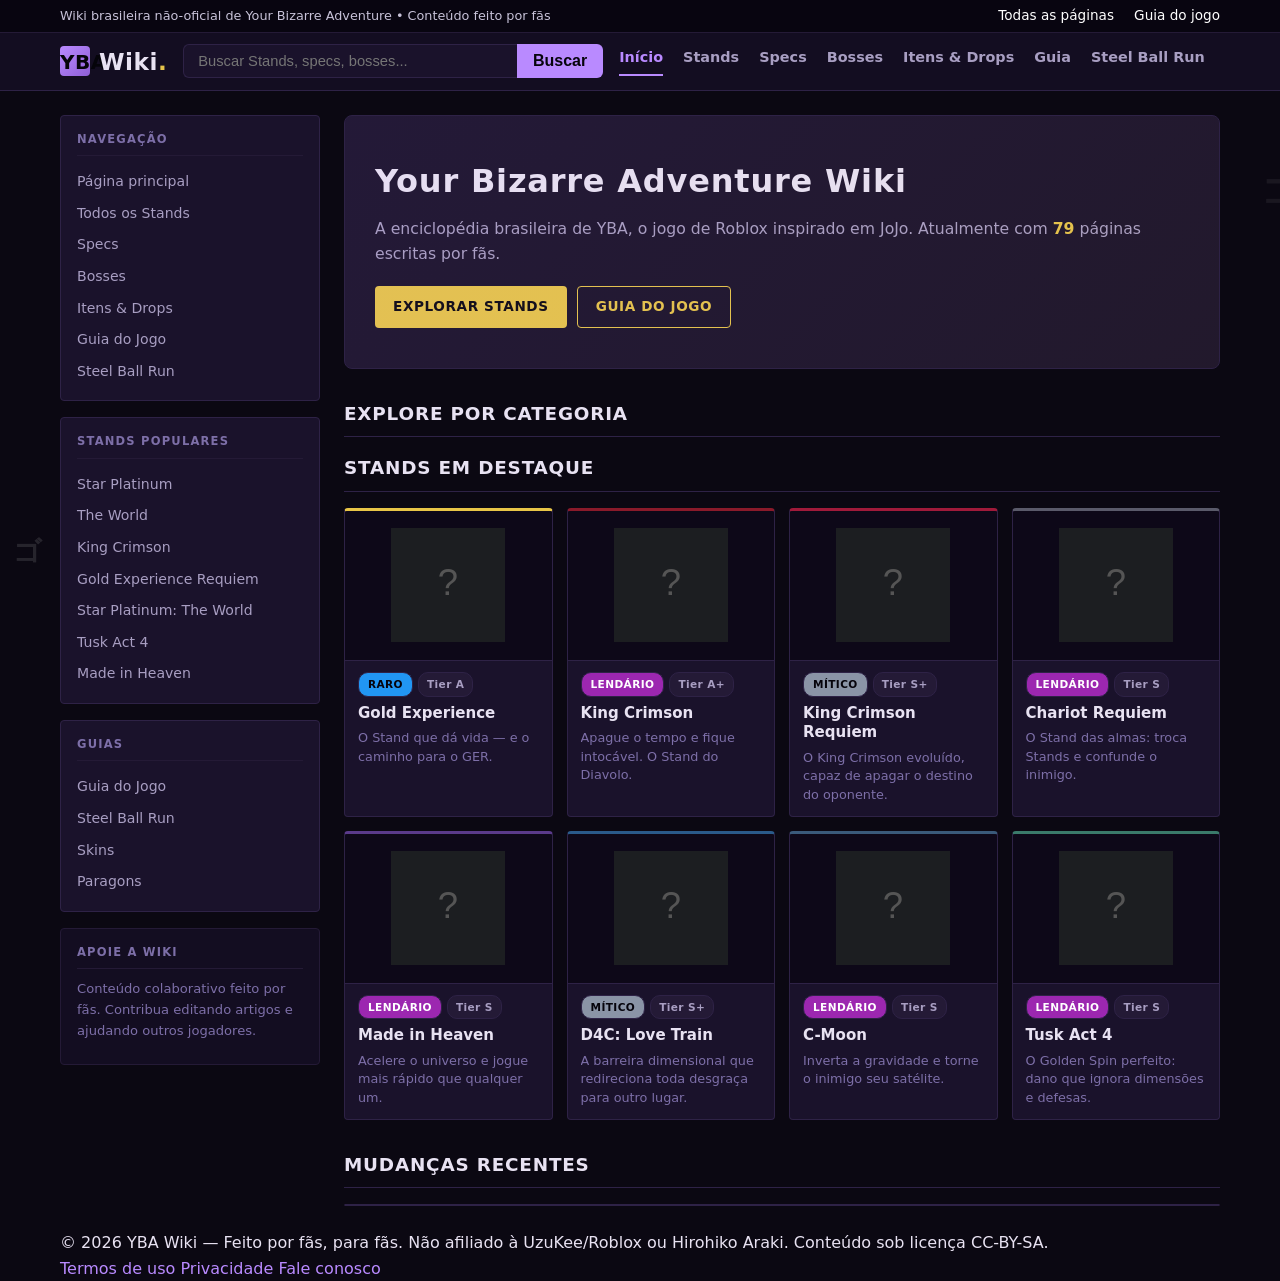
==== commit 7571eaa6: "Add: teste-paginas.js e ajustes no projeto YBA" ====
--- a/jogo/index.html
+++ b/jogo/index.html
@@ -1,84 +1,153 @@
-<!doctype html>
+<!DOCTYPE html>
 <html lang="pt-BR">
-  <head>
-    <meta charset="UTF-8" />
-    <meta name="viewport" content="width=device-width, initial-scale=1.0" />
-    <title>YBA Wiki - Your Bizarre Adventure</title>
-    <meta
-      name="description"
-      content="Wiki brasileira não-oficial de Your Bizarre Adventure (YBA): Stands, Specs, Bosses, Itens & Drops e guia do jogo."
-    />
-    <link rel="stylesheet" href="css/style.css" />
-  </head>
-  <body>
-    <!-- Cabeçalho: uma barra só, sem enfeite -->
-    <header class="header">
-      <div class="container header-content">
-        <a href="index.html" class="logo"
-          >YBA Wiki <small>não-oficial</small></a
-        >
-        <div class="search-box">
-          <input
-            type="text"
-            id="search-input"
-            placeholder="Buscar Stands, specs, bosses..."
-            autocomplete="off"
-          />
-          <kbd>/</kbd>
-          <ul class="search-results" id="resultados" hidden></ul>
+<head>
+  <meta charset="UTF-8">
+  <meta name="viewport" content="width=device-width, initial-scale=1.0">
+  <title>YBA Wiki - Your Bizarre Adventure</title>
+  <meta name="description" content="Wiki brasileira não-oficial de Your Bizarre Adventure (YBA): Stands, Specs, Bosses, Itens & Drops e guia do jogo.">
+  <link rel="stylesheet" href="css/style.css">
+</head>
+<body>
+  <!-- Barra superior -->
+  <div class="topbar">
+    <div class="container topbar-content">
+      <span>Wiki brasileira não-oficial de Your Bizarre Adventure • Conteúdo feito por fãs</span>
+      <div class="topbar-links">
+        <a href="article.html?page=stands">Todas as páginas</a>
+        <a href="article.html?page=guia">Guia do jogo</a>
+      </div>
+    </div>
+  </div>
+
+  <!-- Cabeçalho -->
+  <header class="header">
+    <div class="container header-content">
+      <a href="index.html" class="logo" aria-label="YBA Wiki — Página inicial">
+        <span class="mark">YBA</span>
+        <span class="word">Wiki<span class="highlight">.</span></span>
+      </a>
+      <button class="menu-toggle" id="menu-toggle" aria-label="Abrir menu" aria-expanded="false">☰</button>
+      <div class="search-box">
+        <input type="text" id="search-input" placeholder="Buscar Stands, specs, bosses..." aria-label="Buscar">
+        <button id="search-btn">Buscar</button>
+      </div>
+      <nav class="main-nav" id="main-nav">
+        <a href="index.html" class="active">Início</a>
+        <a href="article.html?page=stands">Stands</a>
+        <a href="article.html?page=specs">Specs</a>
+        <a href="article.html?page=bosses">Bosses</a>
+        <a href="article.html?page=itens">Itens &amp; Drops</a>
+        <a href="article.html?page=guia">Guia</a>
+        <a href="article.html?page=sbr">Steel Ball Run</a>
+      </nav>
+    </div>
+  </header>
+
+  <!-- Layout principal -->
+  <div class="container layout">
+    <!-- Sidebar -->
+    <aside class="sidebar">
+      <div class="sidebar-box">
+        <h3>Navegação</h3>
+        <ul class="nav-list">
+          <li><a href="index.html">Página principal</a></li>
+          <li><a href="article.html?page=stands">Todos os Stands</a></li>
+          <li><a href="article.html?page=specs">Specs</a></li>
+          <li><a href="article.html?page=bosses">Bosses</a></li>
+          <li><a href="article.html?page=itens">Itens &amp; Drops</a></li>
+          <li><a href="article.html?page=guia">Guia do Jogo</a></li>
+          <li><a href="article.html?page=sbr">Steel Ball Run</a></li>
+        </ul>
+      </div>
+      <div class="sidebar-box">
+        <h3>Stands populares</h3>
+        <ul class="nav-list">
+          <li><a href="article.html?page=starplatinum">Star Platinum</a></li>
+          <li><a href="article.html?page=theworld">The World</a></li>
+          <li><a href="article.html?page=kingcrimson">King Crimson</a></li>
+          <li><a href="article.html?page=ger">Gold Experience Requiem</a></li>
+          <li><a href="article.html?page=sptw">Star Platinum: The World</a></li>
+          <li><a href="article.html?page=tusk4">Tusk Act 4</a></li>
+          <li><a href="article.html?page=madeinheaven">Made in Heaven</a></li>
+        </ul>
+      </div>
+      <div class="sidebar-box">
+        <h3>Guias</h3>
+        <ul class="nav-list">
+          <li><a href="article.html?page=guia">Guia do Jogo</a></li>
+          <li><a href="article.html?page=sbr">Steel Ball Run</a></li>
+          <li><a href="article.html?page=skins">Skins</a></li>
+          <li><a href="article.html?page=paragons">Paragons</a></li>
+        </ul>
+      </div>
+      <div class="sidebar-box ad-box">
+        <h3>Apoie a wiki</h3>
+        <p>Conteúdo colaborativo feito por fãs. Contribua editando artigos e ajudando outros jogadores.</p>
+      </div>
+    </aside>
+
+    <!-- Conteúdo -->
+    <main class="content">
+      <!-- Banner -->
+      <section class="hero">
+        <h1>Your Bizarre Adventure Wiki</h1>
+        <p>A enciclopédia brasileira de YBA, o jogo de Roblox inspirado em JoJo. Atualmente com <strong id="contador">0</strong> páginas escritas por fãs.</p>
+        <div class="hero-actions">
+          <a href="article.html?page=stands" class="btn">Explorar Stands</a>
+          <a href="article.html?page=guia" class="btn btn-outline">Guia do jogo</a>
         </div>
-        <nav class="main-nav">
-          <a href="article.html?page=stands">Stands</a>
-          <a href="article.html?page=specs">Specs</a>
-          <a href="article.html?page=bosses">Bosses</a>
-          <a href="article.html?page=itens">Itens</a>
-          <a href="article.html?page=guia">Guia</a>
-        </nav>
+      </section>
+
+      <!-- Categorias da wiki -->
+      <section>
+        <h2 class="section-title">Explore por categoria</h2>
+        <div class="categorias-grid" id="categorias-grid">
+          <!-- Cards gerados por JS -->
+        </div>
+      </section>
+
+      <!-- Grid de stands -->
+      <section id="stands">
+        <h2 class="section-title">Stands em destaque</h2>
+        <div class="wiki-grid" id="wiki-grid">
+          <!-- Cards gerados por JS -->
+        </div>
+      </section>
+
+      <!-- Destaque: boss -->
+      <section class="destaque-boss" id="destaque-boss">
+        <!-- Preenchido por JS -->
+      </section>
+
+      <!-- Mudanças recentes -->
+      <section class="recentes">
+        <h2 class="section-title">Mudanças recentes</h2>
+        <ul id="mudancas-lista"></ul>
+      </section>
+    </main>
+  </div>
+
+  <button id="back-to-top" aria-label="Voltar ao topo">▲</button>
+
+  <!-- Rodapé -->
+  <footer class="footer">
+    <div class="container footer-content">
+      <p>© 2026 YBA Wiki — Feito por fãs, para fãs. Não afiliado à UzuKee/Roblox ou Hirohiko Araki. Conteúdo sob licença CC-BY-SA.</p>
+      <div class="footer-links">
+        <a href="article.html?page=guia">Termos de uso</a>
+        <a href="article.html?page=guia">Privacidade</a>
+        <a href="article.html?page=guia">Fale conosco</a>
       </div>
-    </header>
+    </div>
+  </footer>
 
-    <!-- Layout principal (clean, sem sidebar) -->
-    <div class="container layout">
-      <main class="content">
-        <section class="hero">
-          <h1>Your Bizarre <em>Adventure</em>, em português</h1>
-          <p>
-            Dados de <strong id="contador">…</strong> páginas coletados da
-            comunidade: raridades, movesets, combos, bosses e caminhos de
-            evolução — tudo em um lugar só.
-          </p>
-        </section>
-
-        <!-- Stands em destaque -->
-        <section id="stands" style="margin-top: 26px">
-          <div class="section-head">
-            <h2 class="section-title">Stands em destaque</h2>
-            <a class="section-link" href="article.html?page=stands">ver todos →</a>
-          </div>
-          <div class="wiki-grid" id="wiki-grid"></div>
-        </section>
-      </main>
-    </div>
-
-    <footer class="footer">
-      <div class="container footer-content">
-        <p>
-          YBA Wiki — feito por fãs, para fãs. Não afiliado à UzuKee/Roblox ou a
-          Hirohiko Araki.
-        </p>
-        <div class="footer-links">
-          <a href="article.html?page=guia">Guia do Jogo</a>
-          <a href="article.html?page=itens">Itens & Drops</a>
-        </div>
-      </div>
-    </footer>
-
-    <script src="js/stands.js"></script>
-    <script src="js/specs.js"></script>
-    <script src="js/bosses.js"></script>
-    <script src="js/itens.js"></script>
-    <script src="js/dados.js"></script>
-    <script src="js/comum.js"></script>
-    <script src="js/script.js"></script>
-  </body>
+  <script src="js/stands.js"></script>
+  <script src="js/specs.js"></script>
+  <script src="js/bosses.js"></script>
+  <script src="js/itens.js"></script>
+  <script src="js/dados.js"></script>
+  <script src="js/comum.js"></script>
+  <script src="js/script.js"></script>
+  <script src="js/fundo.js"></script>
+</body>
 </html>
--- a/jogo/css/style.css
+++ b/jogo/css/style.css
@@ -1,627 +1,493 @@
+/* ===== YBA Wiki — Estilo moderno (JoJo / YBA) =====
+   Tema escuro, roxo/preto com detalhes dourados.
+   Sem gradientes exagerados, sem neon, sem painel de admin.
+ */
+
 /* ===== Reset e base ===== */
 * { margin: 0; padding: 0; box-sizing: border-box; }
 
-/* Paleta: roxo-escuro + dourado (versão original restaurada) */
 :root {
-  --bg: #16121f;
-  --panel: #221b30;
-  --panel-2: #1e1830;
-  --line: #3a3050;
-  --text: #efe9f7;
-  --muted: #a89ec2;
-  --acao: #b98aff;       /* roxo claro: links, destaques, botões */
-  --acao-forte: #8f5fd6;
-  --aviso: #e5c34a;      /* dourado: tags, drops, dificuldade */
-  --perigo: #e07e7e;
+  --bg: #0b0812;
+  --surface: #130d21;
+  --panel: #1a122b;
+  --border: #2e2246;
+  --border-soft: #241a36;
+
+  --text: #e8e2f2;
+  --text-dim: #a89ec2;
+  --text-muted: #7d6fa8;
+
+  --primary: #b98aff;      /* roxo principal */
+  --primary-hover: #c9aaff;
+  --primary-dark: #8f5fd6;
+  --accent: #e5c34a;       /* dourado */
+  --accent-dark: #c9a82f;
+
+  --rarity-comum: #8a94a6;
+  --rarity-incomum: #4caf50;
+  --rarity-raro: #2196f3;
+  --rarity-lendario: #9c27b0;
+  --rarity-mitico: #e5c34a;
+
+  --shadow: 0 8px 24px rgba(0,0,0,0.35);
   --radius: 4px;
-  --fonte: "Verdana", "Tahoma", "Geneva", sans-serif;
-}
+}
+
+html { scroll-behavior: smooth; }
 
 body {
-  font-family: var(--fonte);
-  font-size: 14px;
+  font-family: ui-sans-serif, system-ui, -apple-system, Segoe UI, Roboto, Helvetica, Arial, sans-serif;
   background: var(--bg);
   color: var(--text);
-  line-height: 1.55;
-}
-
-.container { max-width: 1150px; margin: 0 auto; padding: 0 18px; }
-a { color: var(--acao); text-decoration: none; }
-a:hover { text-decoration: underline; }
-h1, h2, h3 { font-family: "Trebuchet MS", Verdana, sans-serif; letter-spacing: 0.2px; }
-
-/* ===== Cabeçalho: uma barra só, plano, sem gradiente ===== */
+  line-height: 1.6;
+}
+
+/* Fundo interativo em canvas (js/fundo.js) */
+#bg-canvas { position: fixed; inset: 0; z-index: 0; pointer-events: none; }
+body > * { position: relative; z-index: 1; }
+
+.container { max-width: 1200px; margin: 0 auto; padding: 0 20px; }
+
+a { color: var(--primary); text-decoration: none; }
+a:hover { text-decoration: underline; color: var(--primary-hover); }
+/* Páginas visitadas */
+a:visited { color: #9b6fd6; }
+
+/* ===== Topbar ===== */
+.topbar {
+  background: #080510;
+  color: #c7c2d8;
+  font-size: 0.8rem;
+  border-bottom: 1px solid var(--border-soft);
+  padding: 5px 0;
+}
+.topbar-content { display: flex; justify-content: space-between; align-items: center; }
+.topbar-links a { color: #fff; margin-left: 16px; font-size: 0.85rem; }
+.topbar-links a:hover { text-decoration: none; color: var(--primary-hover); }
+
+/* ===== Header ===== */
 .header {
-  background: var(--panel);
-  border-bottom: 1px solid var(--line);
-  position: sticky; top: 0; z-index: 10;
-}
+  background: var(--surface);
+  border-bottom: 1px solid var(--border);
+  position: sticky; top: 0; z-index: 50;
+}
+.header.scrolled { box-shadow: var(--shadow); background: rgba(19,13,33,0.95); backdrop-filter: blur(6px); }
+
 .header-content {
+  display: flex; align-items: center; gap: 16px; padding: 10px 20px; flex-wrap: wrap; position: relative;
+}
+
+.logo {
+  display: inline-flex; align-items: center; gap: 9px; font-weight: 900;
+  font-size: 1.45rem; color: var(--text); letter-spacing: 0.5px;
+}
+.logo:hover { text-decoration: none; }
+.logo .mark {
+  width: 30px; height: 30px; border-radius: var(--radius);
+  background: linear-gradient(135deg, var(--primary), var(--primary-dark));
+  display: grid; place-items: center; color: #05040a; font-weight: 900; font-size: 1.25rem;
+}
+.logo .word { color: var(--text); }
+.logo .word .highlight { color: var(--accent); }
+
+.search-box { flex: 1; min-width: 210px; max-width: 420px; display: flex; position: relative; }
+.search-box input {
+  flex: 1; padding: 8px 14px; border: 1px solid var(--border); border-right: none;
+  border-radius: 6px 0 0 6px; font-size: 0.92rem; background: var(--panel); color: var(--text);
+  outline: none;
+}
+.search-box input:focus { border-color: var(--primary); }
+.search-box button {
+  background: var(--primary); color: #06040c; border: none; padding: 0 16px;
+  border-radius: 0 6px 6px 0; cursor: pointer; font-size: 1rem; font-weight: 800;
+}
+.search-box button:hover { background: var(--primary-hover); }
+
+/* Botão menu mobile */
+.menu-toggle { display: none; background: transparent; border: 1px solid var(--border); color: var(--text); width: 36px; height: 36px; border-radius: var(--radius); cursor: pointer; font-size: 1.1rem; }
+.menu-toggle:hover { border-color: var(--primary); }
+
+.main-nav { display: flex; gap: 20px; flex-wrap: wrap; }
+.main-nav a { color: var(--text-dim); font-weight: 600; font-size: 0.9rem; padding-bottom: 5px; border-bottom: 2px solid transparent; }
+.main-nav a:hover { color: var(--text); text-decoration: none; border-bottom-color: var(--primary); }
+.main-nav a.active { color: var(--primary); border-bottom-color: var(--primary); }
+
+/* ===== Layout ===== */
+.layout { display: grid; grid-template-columns: 260px 1fr; gap: 24px; padding: 24px 20px; min-height: 60vh; }
+
+/* ===== Sidebar ===== */
+.sidebar { position: sticky; top: 80px; }
+.sidebar-box {
+  background: var(--panel); color: #dcd7e9; border: 1px solid var(--border);
+  border-radius: var(--radius); padding: 14px 16px; margin-bottom: 16px;
+}
+.sidebar-box h3 {
+  font-size: 0.72rem; text-transform: uppercase; letter-spacing: 1.2px;
+  color: var(--text-muted); border-bottom: 1px solid var(--border-soft); padding-bottom: 7px; margin-bottom: 9px;
+}
+.nav-list { list-style: none; }
+.nav-list li { padding: 3px 0; }
+.nav-list a { color: var(--text-dim); font-size: 0.88rem; }
+.nav-list a:hover { color: var(--text); padding-left: 4px; transition: padding-left 0.15s; }
+.nav-list a:visited { color: #9b6fd6; }
+.ad-box { background: var(--surface); border-color: var(--border-soft); }
+.ad-box p { font-size: 0.82rem; color: var(--text-muted); margin-bottom: 9px; }
+
+/* ===== Botões ===== */
+.btn {
+  display: inline-flex; align-items: center; gap: 7px; background: var(--accent); color: #0b0812;
+  padding: 9px 18px; border-radius: var(--radius); font-weight: 800; border: none;
+  cursor: pointer; font-size: 0.85rem; text-transform: uppercase; letter-spacing: 0.6px;
+}
+.btn:hover { background: var(--accent-dark); text-decoration: none; transform: translateY(-1px); }
+.btn-outline {
+  background: transparent; color: var(--accent); border: 1px solid var(--accent);
+}
+.btn-outline:hover { background: var(--accent); color: #0b0812; }
+.btn-sm { padding: 6px 12px; font-size: 0.78rem; }
+
+/* ===== Hero ===== */
+.hero {
+  background: var(--panel); border: 1px solid var(--border); border-radius: 8px;
+  padding: 40px 30px; margin-bottom: 30px; position: relative; overflow: hidden;
+}
+.hero::before {
+  content: ""; position: absolute; inset: 0; background: linear-gradient(135deg, rgba(185,138,255,0.06), rgba(229,195,74,0.04));
+  pointer-events: none;
+}
+.hero h1 { font-size: 2rem; margin-bottom: 9px; letter-spacing: 0.8px; }
+.hero p { color: var(--text-dim); margin-bottom: 20px; font-size: 0.98rem; }
+.hero strong { color: var(--accent); }
+.hero-actions { display: flex; gap: 10px; flex-wrap: wrap; }
+
+/* ===== Seções ===== */
+.section-title {
+  font-size: 1.15rem; margin: 0 0 16px; padding-bottom: 8px;
+  border-bottom: 1px solid var(--border); color: var(--text);
+  text-transform: uppercase; letter-spacing: 0.8px; font-weight: 800;
+}
+
+  /* Aplica em card do criarCard e no cabeçalho do artigo */
+/* ===== Cores por entidade (definidas no JS via style="--cor") ===== */
+.cap-cor { --card-cor: var(--cor); }
+
+/* ===== Cards ===== */
+.wiki-grid { display: grid; grid-template-columns: repeat(auto-fill, minmax(170px, 1fr)); gap: 14px; }
+
+.wiki-card {
+  background: var(--panel); border: 1px solid var(--border); border-radius: var(--radius);
+  overflow: hidden; color: var(--text);
+  transition: transform 0.15s, box-shadow 0.15s, border-color 0.15s;
+  text-decoration: none; display: flex; flex-direction: column;
+}
+.wiki-card:hover { transform: translateY(-3px); box-shadow: var(--shadow); border-color: var(--primary); text-decoration: none; }
+.wiki-card:focus-visible { outline: 2px solid var(--accent); outline-offset: 2px; }
+
+.wiki-card-img {
+  height: 150px; display: flex; align-items: center; justify-content: center;
+  background: #0d0818; border-bottom: 1px solid var(--border);
+}
+.wiki-card-img img { width: 100%; height: 100%; object-fit: contain; padding: 10px; display: block; }
+.wiki-card-img-missing {
+  width: 100%; height: 100%; display: grid; place-items: center; color: var(--text-muted);
+  font-size: 3rem; background: #0d0818;
+}
+
+.wiki-card-body { padding: 11px 13px; flex: 1; display: flex; flex-direction: column; }
+.wiki-card-body h3 { font-size: 0.94rem; margin-bottom: 6px; line-height: 1.3; }
+.wiki-card-body p { font-size: 0.8rem; color: var(--text-muted); line-height: 1.45; }
+
+/* Selos (raridade, tier, dificuldade) */
+.card-selos { display: flex; flex-wrap: wrap; gap: 5px; margin-bottom: 7px; }
+.wiki-card-badge {
+  font-size: 0.66rem; font-weight: 800; padding: 3px 8px; border-radius: 10px; letter-spacing: 0.4px;
+  color: var(--text-dim); background: #241a36; border: 1px solid var(--border);
+}
+
+/* Badge de raridade (aplica em cards e no cabeçalho do artigo) */
+.badge-rarity { font-size: 0.66rem; font-weight: 800; padding: 3px 9px; border-radius: 10px; color: #06040c; letter-spacing: 0.4px; text-transform: uppercase; }
+.badge-rarity.comum { background: var(--rarity-comum); }
+.badge-rarity.incomum { background: var(--rarity-incomum); }
+.badge-rarity.raro { background: var(--rarity-raro); }
+.badge-rarity.lendario { background: var(--rarity-lendario); color: #fff; }
+.badge-rarity.mitico { background: var(--rarity-mitico); color: #06040c; }
+.badge-rarity.evolucao { background: var(--accent-dark); color: #06040c; }
+
+/* ===== Mudanças recentes ===== */
+.recentes ul { list-style: none; background: var(--panel); border: 1px solid var(--border); border-radius: var(--radius); }
+.recentes li { padding: 9px 14px; border-bottom: 1px solid var(--border); font-size: 0.88rem; }
+.recentes li:last-child { border-bottom: none; }
+.tag { font-size: 0.68rem; padding: 2px 8px; border-radius: 10px; font-weight: 800; }
+.tag-nova { background: #1b5e20; color: #a5f5a5; }
+.tag-edit { background: #3a2f5e; color: var(--primary); }
+
+/* ===== Artigo ===== */
+.article-content-wrap { display: grid; grid-template-columns: 1fr 300px; gap: 26px; }
+.article-header { margin-bottom: 6px; }
+.article-header h1 { font-size: 1.7rem; border-bottom: 1px solid var(--border); padding-bottom: 8px; margin-bottom: 4px; }
+.artigo-sub { color: var(--text-muted); font-size: 0.85rem; font-style: italic; }
+
+.artigo {
+  background: var(--panel); border: 1px solid var(--border); border-radius: var(--radius);
+  padding: 26px 30px; margin-top: 10px;
+}
+.artigo h2 { margin: 22px 0 9px; border-bottom: 1px solid var(--border); padding-bottom: 5px; color: var(--accent); font-size: 1.15rem; text-transform: uppercase; letter-spacing: 0.6px; }
+.artigo h3 { margin: 16px 0 6px; color: var(--primary); font-size: 1rem; }
+.artigo p { margin-bottom: 12px; }
+.artigo ul { margin: 0 0 12px 22px; }
+.artigo li { margin-bottom: 5px; }
+.artigo blockquote {
+  border-left: 3px solid var(--accent); background: #130b1e; padding: 10px 16px;
+  margin: 14px 0; border-radius: 0 var(--radius) var(--radius) 0; font-size: 0.9rem; color: var(--text-dim);
+}
+.artigo-footer { margin-top: 20px; }
+
+/* ===== Infobox ===== */
+.infobox { width: 100%; border-collapse: collapse; font-size: 0.84rem; }
+.infobox th, .infobox td { text-align: left; padding: 7px 10px; border-bottom: 1px solid var(--border-soft); vertical-align: top; }
+.infobox th { color: var(--text-muted); width: 42%; font-weight: 700; font-size: 0.78rem; text-transform: uppercase; letter-spacing: 0.4px; }
+.infobox td { color: var(--text); }
+.infobox .stat-valor { color: var(--accent); font-weight: 800; }
+.infobox .info-title { color: var(--accent); font-size: 1.05rem; text-transform: none; letter-spacing: normal; }
+.infobox .info-sub { color: var(--text-dim); font-size: 0.76rem; }
+.infobox .info-img { padding: 8px !important; text-align: center; }
+.infobox .info-img img { max-width: 100%; max-height: 200px; object-fit: contain; background: #0d0818; border: 1px solid var(--border); border-radius: var(--radius); padding: 6px; display: block; margin: 0 auto; }
+
+/* ===== Stand header ===== */
+.stand-header {
   display: flex; align-items: center; gap: 18px;
-  padding: 10px 18px; flex-wrap: wrap;
-}
-.logo {
-  font-family: "Trebuchet MS", Verdana, sans-serif;
-  font-size: 1.25rem; font-weight: 700; color: var(--text);
-  display: flex; align-items: baseline; gap: 4px;
-}
-.logo:hover { text-decoration: none; }
-.logo small { font-size: 0.72rem; color: var(--muted); font-weight: normal; }
-
-.search-box { flex: 1; min-width: 220px; display: flex; position: relative; }
-.search-box input {
-  width: 100%; padding: 7px 12px;
-  background: var(--bg); color: var(--text);
-  border: 1px solid var(--line); border-radius: var(--radius);
-  font: inherit; outline: none;
-}
-.search-box input:focus { border-color: var(--acao); }
-.search-box kbd {
-  position: absolute; right: 10px; top: 50%; transform: translateY(-50%);
-  font: 0.72rem monospace; color: var(--muted);
-  border: 1px solid var(--line); border-radius: 3px; padding: 0 5px;
-  pointer-events: none;
-}
+  border-radius: var(--radius); padding: 18px 22px; margin-bottom: 18px; color: #fff;
+  border: 1px solid var(--border);
+  border-left: 3px solid var(--card-cor, var(--primary));
+  background: var(--surface);
+}
+.stand-header-img {
+  width: 170px; height: 170px; object-fit: contain; flex-shrink: 0;
+  background: #0d0818; border: 1px solid var(--border); border-radius: var(--radius); padding: 8px;
+}
+.stand-header-img-missing {
+  width: 170px; height: 170px; display: grid; place-items: center; color: var(--text-muted);
+  font-size: 3rem; background: #0d0818; border: 1px solid var(--border); border-radius: var(--radius);
+}
+.stand-header p { margin: 0; color: #dcd7e9; font-size: 0.94rem; }
+.stand-raridade {
+  display: inline-block; font-size: 0.68rem; font-weight: 800; padding: 3px 10px;
+  border-radius: 10px; margin-bottom: 6px; text-transform: uppercase; letter-spacing: 0.5px;
+  color: var(--accent); background: rgba(229,195,74,0.10); border: 1px solid var(--accent-dark);
+}
+
+/* ===== Como obter ===== */
+.como-obter { display: flex; flex-direction: column; gap: 9px; margin-bottom: 8px; }
+.passo {
+  display: flex; gap: 11px; align-items: flex-start;
+  background: #130b1e; border: 1px solid var(--border-soft); border-radius: var(--radius); padding: 10px 14px;
+}
+.passo-num {
+  background: var(--accent); color: #06040c; font-weight: 900;
+  min-width: 28px; height: 28px; border-radius: 50%;
+  display: flex; align-items: center; justify-content: center; flex-shrink: 0; font-size: 0.85rem;
+}
+.passo p { margin: 0; font-size: 0.88rem; }
+.passo strong { color: var(--accent); }
+
+/* ===== Explicações de skill ===== */
+.skills-exp { display: flex; flex-direction: column; gap: 9px; }
+.skill-exp-item {
+  background: #130b1e; border: 1px solid var(--border-soft); border-radius: var(--radius);
+  padding: 11px 16px;
+}
+.skill-exp-item h3 { color: var(--accent); font-size: 0.9rem; margin-bottom: 4px; }
+.skill-exp-item p { font-size: 0.87rem; margin: 0; color: var(--text); }
+
+/* Curiosidades */
+.curiosidades li { margin-bottom: 7px; }
+
+/* ===== Vídeos de skills ===== */
+.skills-media { display: grid; grid-template-columns: repeat(auto-fill, minmax(300px, 1fr)); gap: 16px; }
+.skill-video-bloco {
+  background: #130b1e; border: 1px solid var(--border); border-radius: var(--radius); overflow: hidden;
+}
+.video-frame-link {
+  display: flex; flex-direction: column; align-items: center; justify-content: center;
+  gap: 9px; background: #0a0612; cursor: pointer; transition: background 0.2s;
+}
+.video-frame-link:hover { background: #130c20; }
+.video-play {
+  font-size: 2.2rem; color: #fff; background: var(--primary);
+  width: 56px; height: 56px; border-radius: 50%; display: flex; align-items: center; justify-content: center;
+  box-shadow: 0 4px 14px rgba(0,0,0,0.45);
+}
+.video-link-text { color: var(--text-muted); font-size: 0.82rem; font-weight: 700; }
+.skill-video-titulo { padding: 9px 14px 3px; font-size: 0.92rem; color: var(--accent); }
+.skill-video-exp { padding: 0 14px 13px; font-size: 0.82rem; color: var(--text-muted); margin: 0; line-height: 1.5; }
+
+/* ===== Galeria oficial ===== */
+.galeria-oficial { display: grid; grid-template-columns: repeat(auto-fill, minmax(180px, 1fr)); gap: 13px; }
+.galeria-item { background: #130b1e; border: 1px solid var(--border); border-radius: var(--radius); overflow: hidden; }
+.galeria-item img { width: 100%; height: 150px; object-fit: contain; background: #0a0612; display: block; }
+.galeria-item figcaption { padding: 7px 11px; font-size: 0.76rem; color: var(--text-muted); border-top: 1px solid var(--border); }
+
+/* ===== Abas de navegação ===== */
+.abas-nav {
+  display: flex; gap: 7px; flex-wrap: wrap; margin-bottom: 14px;
+  border-bottom: 1px solid var(--border); padding-bottom: 10px;
+}
+.aba {
+  padding: 7px 15px; border-radius: var(--radius); font-size: 0.82rem; font-weight: 700;
+  color: var(--text-dim); border: 1px solid var(--border);
+}
+.aba:hover { color: var(--text); text-decoration: none; border-color: var(--primary); }
+.aba.ativa { background: var(--accent); color: #06040c; border-color: var(--accent); }
+.aba-crumb { border: none; color: var(--text); background: #130b1e; }
+
+/* ===== Categorias ===== */
+.categorias-grid { display: grid; grid-template-columns: repeat(4, 1fr); gap: 14px; }
+.cat-card {
+  background: var(--panel); border: 1px solid var(--border); border-radius: var(--radius);
+  overflow: hidden; color: var(--text); transition: transform 0.15s, box-shadow 0.15s, border-color 0.15s;
+  text-decoration: none; display: flex; flex-direction: column;
+}
+.cat-card:hover { transform: translateY(-3px); box-shadow: var(--shadow); border-color: var(--primary); text-decoration: none; }
+.cat-card-top { height: 90px; display: flex; align-items: center; justify-content: center; background: #0d0818; border-bottom: 1px solid var(--border); }
+.cat-nome-inicial { font-size: 2.1rem; font-weight: 900; color: #fff; text-shadow: 2px 2px 0 rgba(0,0,0,0.5); letter-spacing: 2px; }
+.cat-card-body { padding: 10px 13px; flex: 1; display: flex; flex-direction: column; }
+.cat-card-body h3 { font-size: 0.95rem; line-height: 1.3; margin-bottom: 5px; }
+.cat-card-body p { font-size: 0.78rem; color: var(--text-muted); margin: 0 0 8px; line-height: 1.45; }
+.cat-exemplos { display: flex; flex-wrap: wrap; gap: 4px; margin-top: auto; }
+.cat-exemplos span {
+  font-size: 0.7rem; color: var(--primary); background: #130b1e; border: 1px solid var(--border);
+  padding: 2px 8px; border-radius: 8px;
+}
+
+/* ===== Boss em destaque ===== */
+.destaque-boss { margin-top: 30px; }
+.boss-card {
+  background: var(--panel); border: 1px solid var(--border); border-radius: var(--radius);
+  display: grid; grid-template-columns: 230px 1fr; overflow: hidden;
+}
+.boss-visual { display: flex; align-items: center; justify-content: center; background: #0d0818; }
+.boss-visual-real img { width: 100%; height: 100%; object-fit: contain; padding: 14px; }
+.boss-visual-missing { width: 100%; height: 100%; display: grid; place-items: center; color: var(--text-muted); font-size: 3rem; background: #0d0818; }
+.boss-info { padding: 18px 22px; }
+.boss-head { display: flex; align-items: center; gap: 11px; flex-wrap: wrap; }
+.boss-head h3 { font-size: 1.25rem; }
+.boss-jogo {
+  font-size: 0.72rem; background: var(--accent); color: #06040c;
+  padding: 2px 10px; border-radius: 10px; font-weight: 800;
+}
+.boss-dificuldade { color: var(--accent); font-size: 0.88rem; margin: 6px 0 10px; }
+.boss-info > p { font-size: 0.9rem; color: var(--text-muted); margin-bottom: 12px; }
+.boss-drops { font-size: 0.84rem; margin-bottom: 12px; }
+.drop-tag {
+  display: inline-block; background: #130b1e; color: var(--accent);
+  border: 1px solid var(--accent); padding: 2px 10px; border-radius: 10px;
+  font-size: 0.75rem; margin: 0 6px 6px 0;
+}
+.boss-dica { margin: 0; font-size: 0.85rem; }
+
+/* ===== Filtros das listas ===== */
+.filtros { display: flex; flex-wrap: wrap; align-items: center; gap: 9px; margin-bottom: 16px; border-bottom: 1px solid var(--border); padding-bottom: 12px; }
+.filtros input, .filtros select {
+  background: var(--panel); color: var(--text); border: 1px solid var(--border);
+  border-radius: var(--radius); padding: 7px 10px; font: inherit; font-size: 0.85rem;
+}
+.filtros input { flex: 1; min-width: 150px; }
+.filtros input:focus, .filtros select:focus { outline: 2px solid var(--primary); }
+.filtros-contagem { margin-left: auto; color: var(--text-muted); font-size: 0.82rem; }
+
+/* ===== Busca com resultados (comum.js) ===== */
 .search-results {
-  position: absolute; top: calc(100% + 4px); left: 0; right: 0; z-index: 50;
-  margin: 0; padding: 4px 0; list-style: none;
-  background: var(--panel-2); border: 1px solid var(--line); border-radius: var(--radius);
-  box-shadow: 0 8px 20px rgba(0,0,0,0.5);
+  position: absolute; top: 100%; left: 0; right: 0; z-index: 55;
+  margin: 6px 0 0; padding: 6px 0; list-style: none;
+  background: var(--panel); border: 1px solid var(--border); border-radius: var(--radius);
+  box-shadow: var(--shadow);
 }
 .search-results[hidden] { display: none; }
 .search-results a {
-  display: flex; justify-content: space-between; gap: 12px;
-  padding: 7px 12px; color: var(--text); text-decoration: none;
-}
-.search-results a:hover, .search-results a:focus { background: var(--panel-2); color: var(--acao); }
-.search-results a span { opacity: .55; font-size: .8em; }
-.search-vazio { padding: 8px 12px; color: var(--muted); }
-
-.main-nav { display: flex; gap: 2px; }
-.main-nav a {
-  color: var(--muted); padding: 6px 10px; border-radius: var(--radius);
-  font-weight: 700; font-size: 0.88rem;
-}
-.main-nav a:hover { color: var(--text); background: var(--panel-2); text-decoration: none; }
-.main-nav a.active { color: var(--acao); background: var(--panel-2); }
-
-/* ===== Layout (clean, sem sidebar) ===== */
-.layout { display: block; padding: 24px 18px; }
-
-/* ===== Sidebar (mantida para outras páginas) ===== */
-.sidebar-box {
-  background: var(--panel); border: 1px solid var(--line); border-radius: var(--radius);
-  padding: 12px 14px; margin-bottom: 14px;
-}
-.sidebar-box h3 {
-  font-size: 0.75rem; text-transform: uppercase; letter-spacing: 1px;
-  color: var(--muted); margin-bottom: 8px;
-}
-.nav-list { list-style: none; }
-.nav-list li { padding: 3px 0; border-bottom: 1px dotted var(--line); }
-.nav-list li:last-child { border-bottom: none; }
-.nav-list a { color: var(--text); font-size: 0.88rem; display: block; }
-.nav-list a:hover { color: var(--acao); }
-.nav-list a.ativo { color: var(--acao); font-weight: 700; }
-
-/* ===== Botões ===== */
-.btn {
-  display: inline-block; background: var(--acao-forte); color: #fff;
-  padding: 8px 16px; border-radius: var(--radius); font-weight: 700;
-  border: none; cursor: pointer; font-size: 0.88rem; font-family: inherit;
-}
-.btn:hover { background: var(--acao-forte); text-decoration: none; }
-.btn-outline { background: transparent; color: var(--acao); border: 1px solid var(--acao-forte); }
-.btn-outline:hover { background: var(--acao-forte); color: #fff; }
-
-/* ===== Hero: gradiente roxo com brilho dourado sutil, entrada animada ===== */
-.hero {
-  position: relative;
-  padding: 48px 0 34px;
-  border-bottom: 1px solid var(--line);
-  margin-bottom: 26px;
-  overflow: hidden;
-  background: linear-gradient(120deg, #2a1150, #6b3fa0);
-  text-align: center;
-}
-.hero::before {
-  content: "";
-  position: absolute;
-  inset: 0;
-  background: radial-gradient(circle at 70% 25%, rgba(229, 195, 74, 0.14), transparent 55%);
-  pointer-events: none;
-  z-index: 0;
-}
-.hero > * {
-  position: relative;
-  z-index: 1;
-}
-.hero h1 { font-size: clamp(1.6rem, 5vw, 2.1rem); line-height: 1.15; margin-bottom: 12px; }
-.hero h1 em { font-style: normal; color: var(--aviso); }
-.hero p { color: var(--muted); max-width: 620px; margin: 0 auto 20px; font-size: clamp(0.9rem, 2vw, 1.05rem); }
-
-/* Entrada suave: fade + slide no conteúdo do hero */
-@keyframes heroEntrada {
-  from { opacity: 0; transform: translateY(16px); }
-  to   { opacity: 1; transform: translateY(0); }
-}
-.hero h1, .hero p {
-  animation: heroEntrada 0.7s ease-out both;
-}
-.hero p { animation-delay: 0.15s; }
-
-/* ===== Card de destaque (Stand) ===== */
-.card {
-  background: var(--panel);
-  border: 1px solid var(--line);
-  border-radius: var(--radius);
-  margin: 0 auto 24px;
-  max-width: 700px;
-  overflow: hidden;
-  animation: entradaCascata 0.5s ease-out both;
-  opacity: 0;
-  transition: transform 0.25s ease, border-color 0.25s ease;
-}
-.card:hover {
-  transform: translateY(-4px);
-  border-color: var(--acao);
-}
-
-.card-imagem {
-  position: relative;
-}
-
-.card-imagem img {
-  width: 100%;
-  display: block;
-  max-height: 320px;
-  object-fit: cover;
-}
-
-.card-tag {
-  position: absolute;
-  bottom: 0;
-  left: 0;
-  background: var(--aviso);
-  color: #16121f;
-  font-weight: bold;
-  padding: 8px 12px;
-  text-transform: uppercase;
-  font-size: 0.75rem;
-  letter-spacing: 0.5px;
-}
-
-.card-titulo {
-  color: var(--text);
-  padding: 18px;
-  margin: 0;
-  font-size: clamp(1.1rem, 3vw, 1.25rem);
-  line-height: 1.4;
-}
-
-/* Cascata de entrada para cards e categorias */
-@keyframes entradaCascata {
-  from { opacity: 0; transform: translateY(12px); }
-  to   { opacity: 1; transform: translateY(0); }
-}
-
-/* ===== Seções ===== */
-.section-head { display: flex; align-items: baseline; justify-content: space-between; gap: 12px; }
-.section-link { font-size: 0.85rem; font-weight: 700; }
-.section-title {
-  margin-bottom: 14px; font-size: 1.15rem;
-  text-transform: uppercase; letter-spacing: 1px;
-}
-
-/* ===== Cards: tabela visual, sem sombra flutuante ===== */
-.cards-lista, .wiki-grid {
-  display: grid; grid-template-columns: repeat(auto-fill, minmax(190px, 1fr)); gap: 1px;
-  background: var(--line); border: 1px solid var(--line); border-radius: var(--radius);
-  overflow: hidden;
-}
-.wiki-card {
-  background: var(--panel); display: block; color: var(--text);
-  border: 1px solid transparent;
-  border-radius: var(--radius);
-  transition: transform 0.25s ease, border-color 0.25s ease, box-shadow 0.25s ease, background 0.12s;
-  /* animação de entrada em cascata (delay definido via JS no carregamento) */
-  animation: entradaCascata 0.5s ease-out both;
-  opacity: 0;
-}
-.wiki-card:hover {
-  transform: translateY(-4px);
-  border-color: var(--card-cor, var(--acao));
-  box-shadow: 0 12px 24px rgba(0,0,0,0.35);
-}
-.wiki-card .wiki-card-img { display: flex; align-items: center; justify-content: center; background: var(--bg); }
-.wiki-card .wiki-card-img img { width: 100%; height: 120px; object-fit: contain; padding: 10px;
-  transition: transform 0.35s ease; }
-.wiki-card:hover .wiki-card-img img {
-  transform: scale(1.06);
-}
-.wiki-card-body { padding: 10px 12px; border-top: 2px solid var(--card-cor, var(--acao)); }
-.card-selos { display: flex; flex-wrap: wrap; gap: 4px; margin-bottom: 6px; }
-.wiki-card-badge {
-  display: inline-block; font-size: 0.68rem; background: var(--panel-2);
-  color: var(--muted); border: 1px solid var(--line);
-  padding: 1px 7px; border-radius: 3px; font-weight: 700;
-}
-.wiki-card-body h3 { font-size: 0.92rem; margin-bottom: 2px; }
-.wiki-card-body p {
-  font-size: 0.78rem; color: var(--muted);
-  display: -webkit-box; -webkit-line-clamp: 3; -webkit-box-orient: vertical; overflow: hidden;
-}
-.card-item:focus-visible { outline: 2px solid var(--acao); outline-offset: 1px; }
-.cards-vazio { color: var(--muted); padding: 20px; grid-column: 1 / -1; background: var(--panel); }
-
-/* Cascata de entrada para cards e categorias */
-@keyframes entradaCascata {
-  from { opacity: 0; transform: translateY(12px); }
-  to   { opacity: 1; transform: translateY(0); }
-}
-
-/* ===== Categorias: lista de linhas, não grade de cartões ===== */
-.categorias-grid { display: grid; grid-template-columns: repeat(2, 1fr); gap: 8px; }
-.cat-card {
-  display: grid; grid-template-columns: 42px 1fr; align-items: center; gap: 12px;
-  background: var(--panel); border: 1px solid var(--line); border-radius: var(--radius);
-  padding: 10px 14px 10px 10px; color: var(--text);
-  animation: entradaCascata 0.5s ease-out both;
-  opacity: 0;
-}
-.cat-card:hover { border-color: var(--acao); text-decoration: none; }
-.cat-nome-inicial {
-  width: 42px; height: 42px; display: flex; align-items: center; justify-content: center;
-  background: var(--panel-2); color: var(--acao);
-  font-family: "Trebuchet MS", sans-serif; font-size: 1.3rem; font-weight: 700;
-  border-radius: var(--radius);
-}
-.cat-card h3 { font-size: 0.92rem; }
-.cat-card p { font-size: 0.78rem; color: var(--muted); }
-.cat-exemplos { grid-column: 2; font-size: 0.75rem; color: var(--muted); font-style: italic; }
-.cat-exemplos span { margin-right: 4px; }
-
-/* ===== Boss em destaque: dois blocos lado a lado ===== */
-.destaque-boss { margin-top: 30px; }
-.boss-card {
-  background: var(--panel); border: 1px solid var(--line); border-radius: var(--radius);
-  display: grid; grid-template-columns: 180px 1fr; overflow: hidden;
-}
-.boss-visual { background: var(--bg); display: flex; align-items: center; justify-content: center; }
-.boss-visual-real img { width: 100%; height: 100%; object-fit: contain; padding: 14px; }
-.boss-info { padding: 16px 20px; }
-.boss-head { display: flex; align-items: center; gap: 10px; flex-wrap: wrap; }
-.boss-head h3 { font-size: 1.15rem; }
-.boss-jogo {
-  font-size: 0.68rem; background: var(--panel-2); color: var(--muted);
-  border: 1px solid var(--line); padding: 1px 8px; border-radius: 3px;
-}
-.boss-dificuldade { color: var(--aviso); font-size: 0.85rem; margin: 6px 0 8px; }
-.boss-info > p { font-size: 0.88rem; color: var(--muted); margin-bottom: 10px; }
-.boss-drops { font-size: 0.82rem; margin-bottom: 10px; }
-.drop-tag {
-  display: inline-block; background: var(--panel-2); color: var(--aviso);
-  border: 1px solid var(--line); padding: 1px 8px; border-radius: 3px;
-  font-size: 0.72rem; margin-right: 6px; margin-top: 4px;
-}
-.boss-dica {
-  margin: 0; font-size: 0.82rem; color: var(--muted);
-  border-left: 3px solid var(--aviso); padding: 2px 0 2px 12px;
-}
-
-/* ===== "Em destaque agora" (Stand sorteado) ===== */
-.sorteio-bar {
-  display: flex; align-items: center; gap: 14px; flex-wrap: wrap;
-  background: var(--panel-2); border: 1px solid var(--line); border-radius: var(--radius);
-  padding: 10px 14px; margin-bottom: 26px; font-size: 0.88rem;
-  animation: entradaSorteio 0.5s ease-out both;
-}
-.sorteio-bar img { width: 44px; height: 44px; object-fit: contain; }
-.sorteio-bar strong { color: var(--text); }
-.sorteio-bar .btn { margin-left: auto; padding: 5px 12px; font-size: 0.78rem; }
-
-@keyframes entradaSorteio {
-  from { opacity: 0; transform: translateY(-10px); }
-  to   { opacity: 1; transform: translateY(0); }
-}
-
-/* ===== Mudanças recentes ===== */
-.recentes ul { list-style: none; background: var(--panel); border: 1px solid var(--line); border-radius: var(--radius); }
-.recentes li { padding: 8px 14px; border-bottom: 1px solid var(--line); font-size: 0.85rem; }
-.recentes li:last-child { border-bottom: none; }
-.tag { font-size: 0.66rem; padding: 1px 7px; border-radius: 3px; font-weight: 700; text-transform: uppercase; }
-.tag-nova { background: var(--acao-forte); color: #fff;
-  animation: pulsoNova 2.5s ease-in-out infinite; }
-.tag-edit { background: var(--panel-2); color: var(--aviso); border: 1px solid var(--line); }
-
-@keyframes pulsoNova {
-  0%, 100% { opacity: 1; }
-  50%      { opacity: 0.55; }
-}
-
-/* ===== Artigo ===== */
-.article-header { margin-bottom: 8px; }
-.article-header h1 { font-size: 1.7rem; border-bottom: 1px solid var(--line); padding-bottom: 8px; }
-.artigo-sub { color: var(--muted); font-size: 0.82rem; font-style: italic; margin-top: 4px; }
-.artigo {
-  background: var(--panel); border: 1px solid var(--line); border-radius: var(--radius);
-  padding: 22px 26px; margin-top: 12px;
-}
-.artigo h2 { margin: 20px 0 8px; padding-bottom: 4px; color: var(--acao); font-size: 1.1rem; }
-.artigo p { margin-bottom: 12px; }
-.artigo ul { margin: 0 0 12px 22px; }
-.artigo code {
-  background: var(--bg); color: var(--aviso);
-  padding: 1px 6px; border-radius: 3px; font-size: 0.9em; font-family: Consolas, monospace;
-}
-.artigo blockquote {
-  border-left: 3px solid var(--aviso); background: var(--panel-2);
-  padding: 10px 16px; margin: 12px 0; border-radius: 0 var(--radius) var(--radius) 0;
-}
-.artigo-footer { margin-top: 20px; }
-
-/* ===== Infobox ===== */
-.infobox { width: 100%; border-collapse: collapse; font-size: 0.82rem; }
-.infobox th, .infobox td { text-align: left; padding: 5px 8px; border-bottom: 1px solid var(--line); vertical-align: top; }
-.infobox th { color: var(--muted); width: 45%; font-weight: normal; }
-.infobox td { color: var(--text); }
-
-/* ===== Rodapé ===== */
-.footer {
-  border-top: 1px solid var(--line); color: var(--muted);
-  margin-top: 40px; padding: 20px 0 28px; font-size: 0.82rem;
-}
-.footer-content { display: flex; justify-content: space-between; flex-wrap: wrap; gap: 10px; }
-.footer-links a { margin-left: 16px; }
-
-/* ===== Header do Stand (páginas de artigo) ===== */
-.stand-header {
-  display: flex; align-items: center; gap: 16px;
-  background: var(--panel); border: 1px solid var(--line); border-radius: var(--radius);
-  padding: 16px 20px; margin-bottom: 18px;
-}
-.stand-header-img {
-  width: 120px; height: 120px; object-fit: contain;
-  background: var(--bg); border-radius: var(--radius); padding: 6px; flex-shrink: 0;
-}
-.stand-header p { margin: 0; color: var(--muted); font-size: 0.92rem; }
-.stand-raridade {
-  display: inline-block; background: var(--panel-2); color: var(--aviso);
-  border: 1px solid var(--line);
-  font-size: 0.68rem; font-weight: 700; padding: 1px 8px;
-  border-radius: 3px; margin-bottom: 6px; text-transform: uppercase;
-}
-
-/* ===== Como obter ===== */
-.como-obter { display: flex; flex-direction: column; gap: 8px; margin-bottom: 8px; }
-.passo {
-  display: flex; gap: 12px; align-items: flex-start;
-  background: var(--panel-2); border: 1px solid var(--line); border-radius: var(--radius);
-  padding: 8px 14px;
-}
-.passo-num {
-  background: var(--acao-forte); color: #fff; font-weight: 700;
-  min-width: 24px; height: 24px; border-radius: 3px;
-  display: flex; align-items: center; justify-content: center; flex-shrink: 0;
-  font-size: 0.8rem;
-}
-.passo p { margin: 0; font-size: 0.88rem; }
-.passo strong { color: var(--acao); }
-
-/* ===== Galeria ===== */
-.midia-box { background: var(--panel-2); border: 1px solid var(--line); border-radius: var(--radius); padding: 16px; }
-.midia-tabs { display: flex; gap: 6px; margin-bottom: 14px; }
-.midia-tab {
-  background: transparent; color: var(--muted); border: 1px solid var(--line);
-  padding: 6px 14px; border-radius: var(--radius); cursor: pointer; font-weight: 700; font-size: 0.82rem;
-  font-family: inherit;
-}
-.midia-tab.active { background: var(--acao-forte); color: #fff; border-color: var(--acao-forte); }
-.midia-add { display: flex; gap: 12px; flex-wrap: wrap; margin-bottom: 16px; }
-.add-video { display: flex; gap: 8px; flex: 1; min-width: 260px; }
-.add-video input {
-  flex: 1; background: var(--bg); color: var(--text); border: 1px solid var(--line);
-  padding: 8px 12px; border-radius: var(--radius); font-size: 0.85rem; outline: none; font-family: inherit;
-}
-.add-video input:focus { border-color: var(--acao); }
-.add-video .btn, .add-foto .btn { padding: 7px 12px; font-size: 0.75rem; }
-
-.galeria { display: grid; grid-template-columns: repeat(auto-fill, minmax(160px, 1fr)); gap: 10px; }
-.foto-item { position: relative; border-radius: var(--radius); overflow: hidden; border: 1px solid var(--line); }
-.foto-item img { width: 100%; height: 120px; object-fit: cover; display: block; }
-.foto-del {
-  position: absolute; top: 6px; right: 6px; background: rgba(0,0,0,0.7); color: #fff;
-  border: none; border-radius: 3px; width: 24px; height: 24px; cursor: pointer; font-size: 0.75rem;
-}
-.foto-del:hover { background: var(--perigo); }
-
-.lista-videos { display: grid; grid-template-columns: repeat(auto-fill, minmax(260px, 1fr)); gap: 12px; }
-.video-item { position: relative; }
-.video-item iframe { width: 100%; aspect-ratio: 16/9; border: 1px solid var(--line); border-radius: var(--radius); }
-.video-del {
-  position: absolute; top: 6px; right: 6px; background: rgba(0,0,0,0.7); color: #fff;
-  border: none; border-radius: 3px; width: 24px; height: 24px; cursor: pointer; font-size: 0.75rem; z-index: 2;
-}
-.video-del:hover { background: var(--perigo); }
-
-.vazio { color: var(--muted); font-size: 0.85rem; font-style: italic; padding: 8px 0; }
-.midia-aviso { color: var(--muted); font-size: 0.72rem; margin-top: 12px; }
-.curiosidades li { margin-bottom: 8px; }
-
-/* ===== Listas de boss/itens ===== */
-.boss-row {
-  background: var(--panel); border: 1px solid var(--line); border-radius: var(--radius);
-  padding: 14px 18px; margin-bottom: 12px;
-}
-.boss-row-head { display: flex; align-items: center; justify-content: space-between; flex-wrap: wrap; gap: 8px; }
-.boss-row h2 { font-size: 1.1rem; color: var(--acao); }
-.boss-row p { font-size: 0.88rem; margin: 6px 0; }
-
-.tabela-itens { width: 100%; border-collapse: collapse; font-size: 0.85rem; }
-.tabela-itens th {
-  text-align: left; background: var(--panel-2); color: var(--aviso);
-  padding: 8px 12px; border: 1px solid var(--line);
-}
-.tabela-itens td { padding: 8px 12px; border: 1px solid var(--line); }
-.tabela-itens tr:nth-child(even) td { background: var(--panel-2); }
-
-.guia-sub { color: var(--acao); margin: 14px 0 4px; }
-.info-title { color: var(--acao); font-size: 1rem; }
-.info-sub { color: var(--muted); font-size: 0.75rem; }
-
-/* ===== Abas ===== */
-.abas-nav {
-  display: flex; gap: 4px; flex-wrap: wrap; margin-bottom: 16px;
-  border-bottom: 1px solid var(--line); padding-bottom: 8px;
-}
-.aba {
-  padding: 6px 14px; border-radius: var(--radius); font-size: 0.82rem; font-weight: 700;
-  color: var(--muted); border: 1px solid transparent;
-}
-.aba:hover { color: var(--text); text-decoration: none; border-color: var(--line); }
-.aba.ativa { background: var(--acao-forte); color: #fff; }
-.aba-crumb { border: none; color: var(--text); background: var(--panel-2); }
-
-/* ===== Slot de imagem ===== */
-.slot-mount { margin-bottom: 8px; }
-.slot-img-wrap { display: block; }
-.slot-img {
-  border: 1px dashed var(--line); border-radius: var(--radius); min-height: 140px;
-  display: flex; align-items: center; justify-content: center;
-  cursor: pointer; overflow: hidden; position: relative;
-  background: var(--bg);
-}
-.slot-img:hover { border-color: var(--acao); }
-.slot-img.grande { min-height: 260px; }
-.slot-img img { max-width: 100%; max-height: 420px; object-fit: contain; display: block; }
-.slot-img-placeholder { color: var(--muted); font-size: 0.88rem; padding: 40px 20px; text-align: center; }
-.slot-img .foto-del { position: absolute; top: 8px; right: 8px; }
-
-/* ===== Linhas de lista ===== */
-.lista-row {
-  display: grid; grid-template-columns: 90px 1fr; align-items: center; margin-bottom: 10px;
-  background: var(--panel); border: 1px solid var(--line); border-radius: var(--radius);
-}
-.lista-row-img { height: 90px; display: flex; align-items: center; justify-content: center; background: var(--bg); }
-.lista-row-img img { width: 100%; height: 100%; object-fit: contain; padding: 10px; background: var(--bg); }
-.lista-row-body { padding: 10px 16px; }
-.lista-row-body h3 { font-size: 1rem; }
-.lista-row-body p { font-size: 0.82rem; color: var(--muted); margin: 2px 0 6px; }
-
-/* ===== Galeria oficial ===== */
-.galeria-oficial { display: grid; grid-template-columns: repeat(auto-fill, minmax(200px, 1fr)); gap: 12px; }
-.galeria-item { background: var(--panel-2); border: 1px solid var(--line); border-radius: var(--radius); overflow: hidden; margin: 0; }
-.galeria-item img { width: 100%; height: 180px; object-fit: contain; background: var(--bg); display: block; }
-.galeria-item figcaption { padding: 7px 12px; font-size: 0.75rem; color: var(--muted); border-top: 1px solid var(--line); }
-
-/* ===== Vídeos de skills ===== */
-.skills-media { display: grid; grid-template-columns: repeat(auto-fill, minmax(320px, 1fr)); gap: 16px; }
-.skill-video-bloco { background: var(--panel-2); border: 1px solid var(--line); border-radius: var(--radius); overflow: hidden; }
-.video-frame { aspect-ratio: 16/9; background: #000; }
-.video-frame iframe { width: 100%; height: 100%; border: none; display: block; }
-.skill-video-titulo { padding: 10px 14px 4px; font-size: 0.92rem; color: var(--acao); }
-.skill-video-exp { padding: 0 14px 14px; font-size: 0.82rem; color: var(--muted); margin: 0; }
-.video-link { display: block; text-decoration: none; }
-.video-frame-link {
-  display: flex; flex-direction: column; align-items: center; justify-content: center;
-  gap: 8px; background: var(--bg); cursor: pointer; min-height: 200px;
-}
-.video-frame-link:hover { background: var(--panel-2); }
-.video-play {
-  font-size: 1.6rem; color: var(--acao); border: 2px solid var(--acao);
-  width: 52px; height: 52px; border-radius: 50%;
-  display: flex; align-items: center; justify-content: center;
-}
-.video-link-text { color: var(--muted); font-size: 0.82rem; font-weight: 600; }
-.skills-exp { display: flex; flex-direction: column; gap: 8px; }
-.skill-exp-item { background: var(--panel-2); border: 1px solid var(--line); border-radius: var(--radius); padding: 10px 14px; }
-.skill-exp-item h3 { color: var(--acao); font-size: 0.9rem; margin-bottom: 4px; }
-.skill-exp-item p { font-size: 0.85rem; margin: 0; color: var(--text); }
-
-/* ===== Imagem na infobox ===== */
-.info-img { padding: 8px !important; text-align: center; }
-.info-img img { max-width: 100%; max-height: 180px; object-fit: contain; }
-
-/* ===== Filtros ===== */
-.filtros { display: flex; flex-wrap: wrap; align-items: center; gap: 8px; margin-bottom: 16px; }
-.filtros input, .filtros select {
-  background: var(--bg); color: var(--text); border: 1px solid var(--line);
-  border-radius: var(--radius); padding: 7px 10px; font: inherit;
-}
-.filtros input { flex: 1; min-width: 160px; }
-.filtros input:focus, .filtros select:focus { outline: none; border-color: var(--acao); }
-.filtros-contagem { margin-left: auto; color: var(--muted); font-size: 0.82rem; }
+  display: flex; justify-content: space-between; gap: 10px;
+  padding: 8px 14px; color: inherit; text-decoration: none; font-size: 0.9rem;
+}
+.search-results a:hover, .search-results a:focus { background: rgba(255,255,255,.06); }
+.search-results a span { opacity: .65; font-size: .8em; }
+.search-vazio { padding: 8px 14px; opacity: .7; font-size: 0.88rem; }
 
 /* ===== Aviso "Em breve" ===== */
 #aviso-breve {
-  position: fixed; left: 50%; bottom: 24px; transform: translate(-50%, 20px);
-  background: var(--panel-2); color: var(--text); border: 1px solid var(--line); border-radius: var(--radius);
-  padding: 10px 18px; opacity: 0; pointer-events: none; z-index: 100;
+  position: fixed; left: 50%; bottom: 24px; transform: translate(-50%, 22px);
+  background: var(--panel); color: #fff; border: 1px solid var(--border); border-radius: var(--radius);
+  padding: 10px 18px; opacity: 0; pointer-events: none; z-index: 110;
   transition: opacity .2s, transform .2s;
 }
 #aviso-breve.visivel { opacity: 1; transform: translate(-50%, 0); }
 
+/* ===== Cards (criarCard) ===== */
+.card-item { border-top: 3px solid var(--card-cor, var(--primary)); }
+.card-item .wiki-card-img img { width: 100%; height: 130px; object-fit: contain; padding: 8px; }
+.card-item .wiki-card-body p {
+  display: -webkit-box; -webkit-line-clamp: 3; -webkit-box-orient: vertical; overflow: hidden;
+}
+.cards-lista { grid-template-columns: repeat(auto-fill, minmax(200px, 1fr)); }
+.grid-relacionados { grid-template-columns: repeat(auto-fill, minmax(160px, 1fr)); gap: 10px; margin-top: 10px; }
+.cards-vazio { color: var(--text-muted); padding: 26px 0; grid-column: 1 / -1; text-align: center; }
+
+/* Abas usadas dentro do corpo do artigo (em vez da barra <div>) */
+.abas-inline { margin-top: 6px; border-bottom: none; padding-bottom: 0; }
+
+/* ===== Toc ===== */
+.toc-title { font-size: 0.72rem; text-transform: uppercase; letter-spacing: 1px; color: var(--text-muted); margin-bottom: 7px; }
+
+/* ===== Voltar ao topo ===== */
+#back-to-top {
+  position: fixed; right: 22px; bottom: 22px; z-index: 60;
+  width: 40px; height: 40px; border-radius: 50%; background: var(--accent);
+  color: #06040c; border: none; cursor: pointer; font-size: 1.1rem; font-weight: 900;
+  display: flex; align-items: center; justify-content: center; opacity: 0; visibility: hidden;
+  transition: opacity 0.2s, visibility 0.2s, transform 0.2s;
+}
+#back-to-top.visible { opacity: 1; visibility: visible; }
+#back-to-top:hover { background: var(--accent-dark); transform: translateY(-2px); }
+
 /* ===== Responsivo ===== */
-
-/* Tablet e abaixo: ajusta header e grids */
-@media (max-width: 900px) {
-  .layout { padding: 16px 14px; }
-  .header-content { flex-direction: column; align-items: stretch; gap: 12px; }
-  .search-box { min-width: auto; flex: none; }
-  .search-box input { width: 100%; }
-  .main-nav { width: 100%; justify-content: center; flex-wrap: wrap; }
-  .main-nav a { font-size: 0.8rem; padding: 5px 8px; }
-  .wiki-grid, .cards-lista { grid-template-columns: repeat(2, 1fr); gap: 1px; }
+@media (max-width: 1024px) {
+  .layout { grid-template-columns: 1fr; padding: 16px 16px; }
+  .sidebar { position: static; top: auto; }
+  .article-content-wrap { grid-template-columns: 1fr; }
+  .categorias-grid { grid-template-columns: repeat(2, 1fr); }
+}
+@media (max-width: 768px) {
+  .menu-toggle { display: block; }
+  .main-nav { position: fixed; inset: 0 0 0 auto; top: 0; width: 210px; background: var(--surface);
+    border-left: 1px solid var(--border); flex-direction: column; padding: 80px 16px 24px;
+    gap: 14px; transform: translateX(100%); transition: transform 0.25s; z-index: 60; }
+  .main-nav.open { transform: translateX(0); box-shadow: -8px 0 24px rgba(0,0,0,.45); }
+  .main-nav a { border-bottom: none; padding: 4px 0; }
+  .header-content { padding: 10px 16px; gap: 12px; }
+  .search-box { min-width: auto; max-width: none; flex: 1 1 100%; order: 3; width: 100%; }
+  .logo { order: 1; }
+  .menu-toggle { order: 2; }
   .categorias-grid { grid-template-columns: 1fr; }
-  .hero { padding: 36px 0 26px; margin-bottom: 20px; }
-  .hero h1 { font-size: clamp(1.4rem, 6vw, 1.9rem); }
-  .card { margin: 0 auto 20px; }
-  .card-imagem img { max-height: 240px; }
+  .wiki-grid, .cards-lista { grid-template-columns: repeat(2, 1fr); gap: 12px; }
+}
+@media (max-width: 480px) {
+  .wiki-grid, .cards-lista { grid-template-columns: 1fr; }
   .boss-card { grid-template-columns: 1fr; }
-  .boss-visual { height: 100px; }
-}
-
-/* Celular: empilha tudo, fontes menores, grids de 1 coluna */
-@media (max-width: 600px) {
-  .container { padding: 0 12px; }
-  .layout { padding: 12px 10px; }
-  .hero { padding: 28px 0 20px; margin-bottom: 16px; }
-  .hero h1 { font-size: clamp(1.3rem, 8vw, 1.7rem); margin-bottom: 10px; }
-  .hero p { font-size: 0.9rem; margin-bottom: 16px; }
-  .wiki-grid, .cards-lista { grid-template-columns: 1fr; gap: 1px; }
-  .categorias-grid { grid-template-columns: 1fr; }
-  .card { margin: 0 auto 16px; border-radius: 0; }
-  .card-imagem img { max-height: 200px; }
-  .card-titulo { font-size: 1.1rem; padding: 16px; }
-  .card-tag { font-size: 0.7rem; padding: 6px 10px; }
-  .section-head { flex-direction: column; align-items: flex-start; gap: 6px; }
-  .section-title { font-size: 1rem; }
-  .section-link { font-size: 0.8rem; }
-  .main-nav { gap: 4px; }
-  .main-nav a { font-size: 0.75rem; padding: 4px 6px; }
-}
-
-/* Celular muito pequeno */
-@media (max-width: 400px) {
-  .hero h1 { font-size: 1.4rem; }
-  .card-tag { font-size: 0.65rem; padding: 5px 8px; }
-  .wiki-card .wiki-card-img img { height: 100px; }
-  .wiki-card-body h3 { font-size: 0.85rem; }
-}
-
-/* Barra de sorteio só aparece quando há resultado */
-.sorteio-bar[hidden] {
-  display: none;
-}
-
-/* Respeitar preferência de redução de movimento */
-@media (prefers-reduced-motion: reduce) {
-  *, *::before, *::after {
-    animation-duration: 0.01ms !important;
-    animation-iteration-count: 1 !important;
-    transition-duration: 0.01ms !important;
-  }
-  .hero::before {
-    display: none;
-  }
-}
+  .boss-visual, .boss-visual-real img { height: 110px; }
+  .stand-header { flex-direction: column; align-items: flex-start; padding: 14px 16px; }
+  .stand-header-img, .stand-header-img-missing { width: 120px; height: 120px; }
+  .boss-card { grid-template-columns: 1fr; }
+  .hero { padding: 26px 20px; }
+  .hero h1 { font-size: 1.5rem; }
+}
+
+/* ===== Conteúdo vazio ===== */
+.vazio { color: var(--text-muted); font-size: 0.85rem; font-style: italic; padding: 8px 0; }
+
+/* Evita estouro horizontal de textos longos (combos, nomes) em telas pequenas */
+.artigo, .recentes li, .wiki-card-body, .infobox td { overflow-wrap: anywhere; }
+.artigo ul, .artigo li { min-width: 0; }
+
+/* ===== A confirmar ===== */
+.aconfirmar {
+  color: var(--accent-dark); font-weight: 800; font-size: 0.78rem;
+  border: 1px solid var(--accent-dark); padding: 1px 6px; border-radius: 6px;
+}
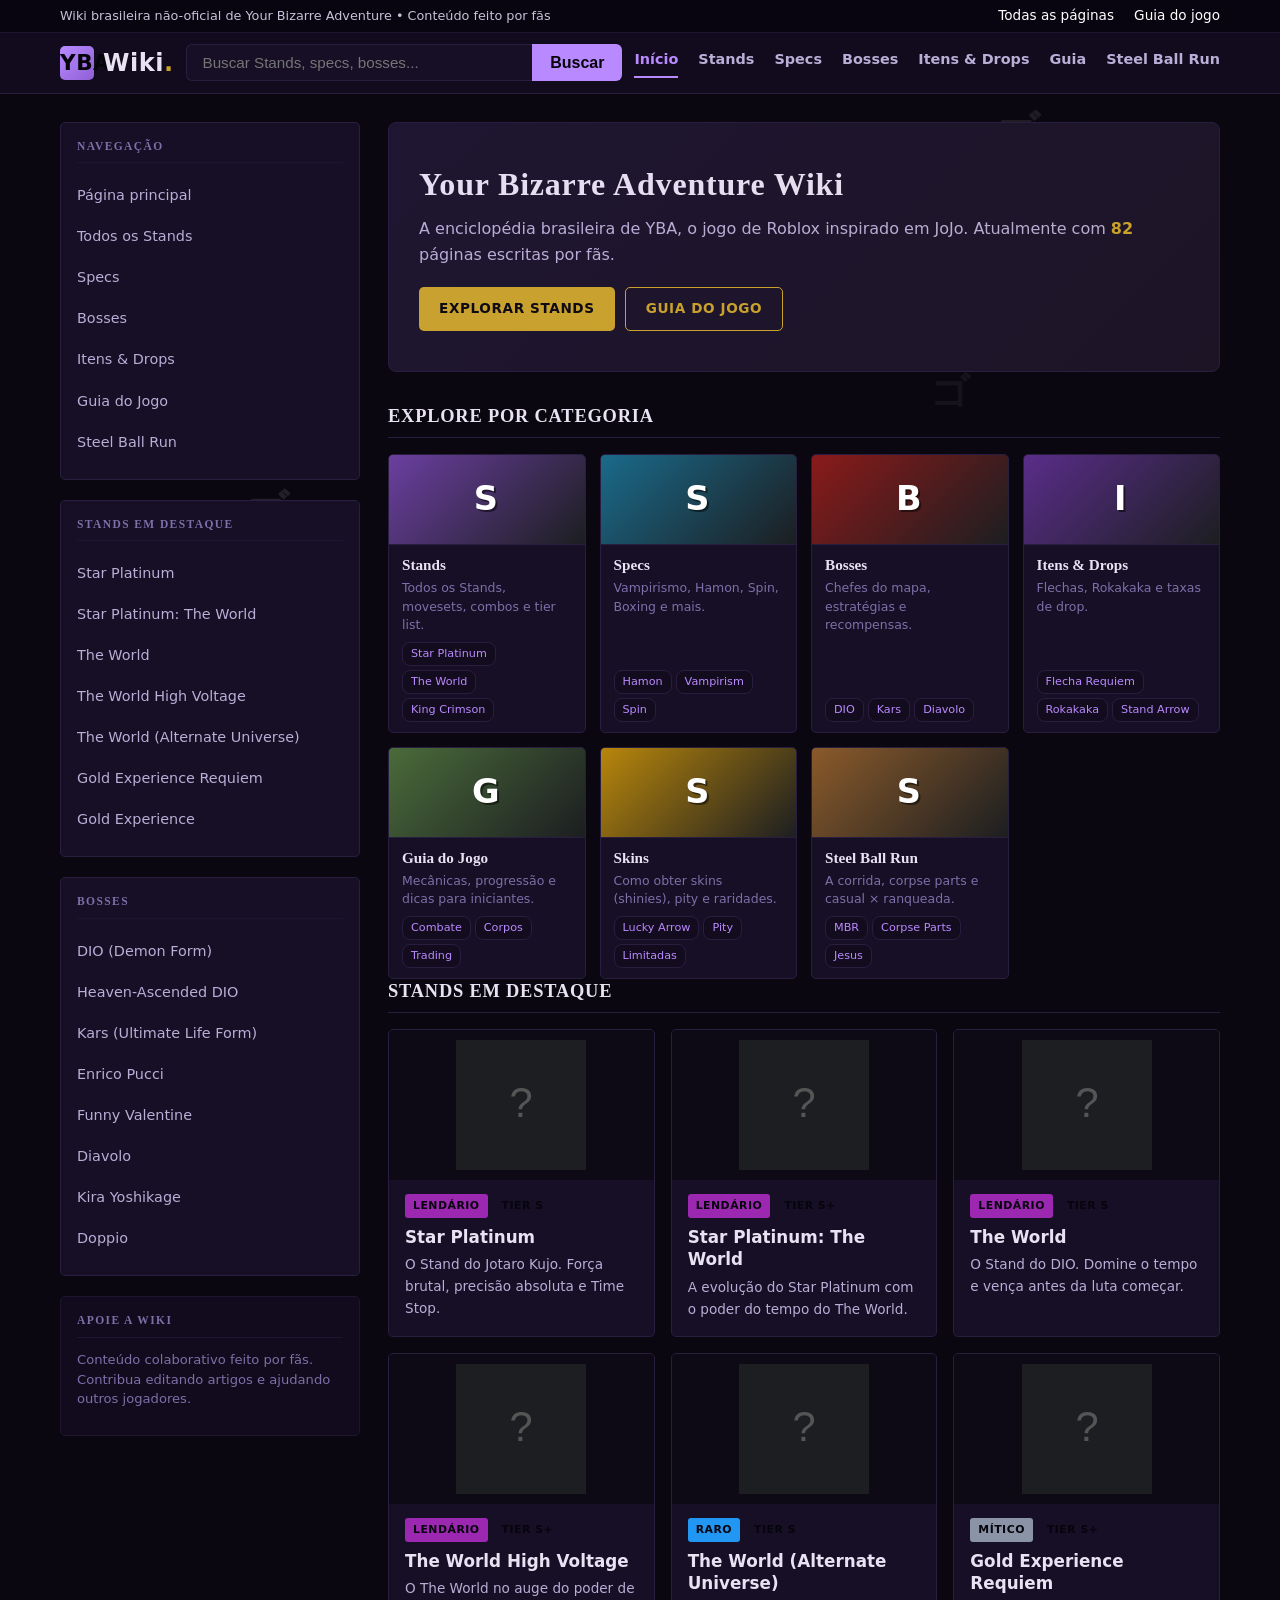
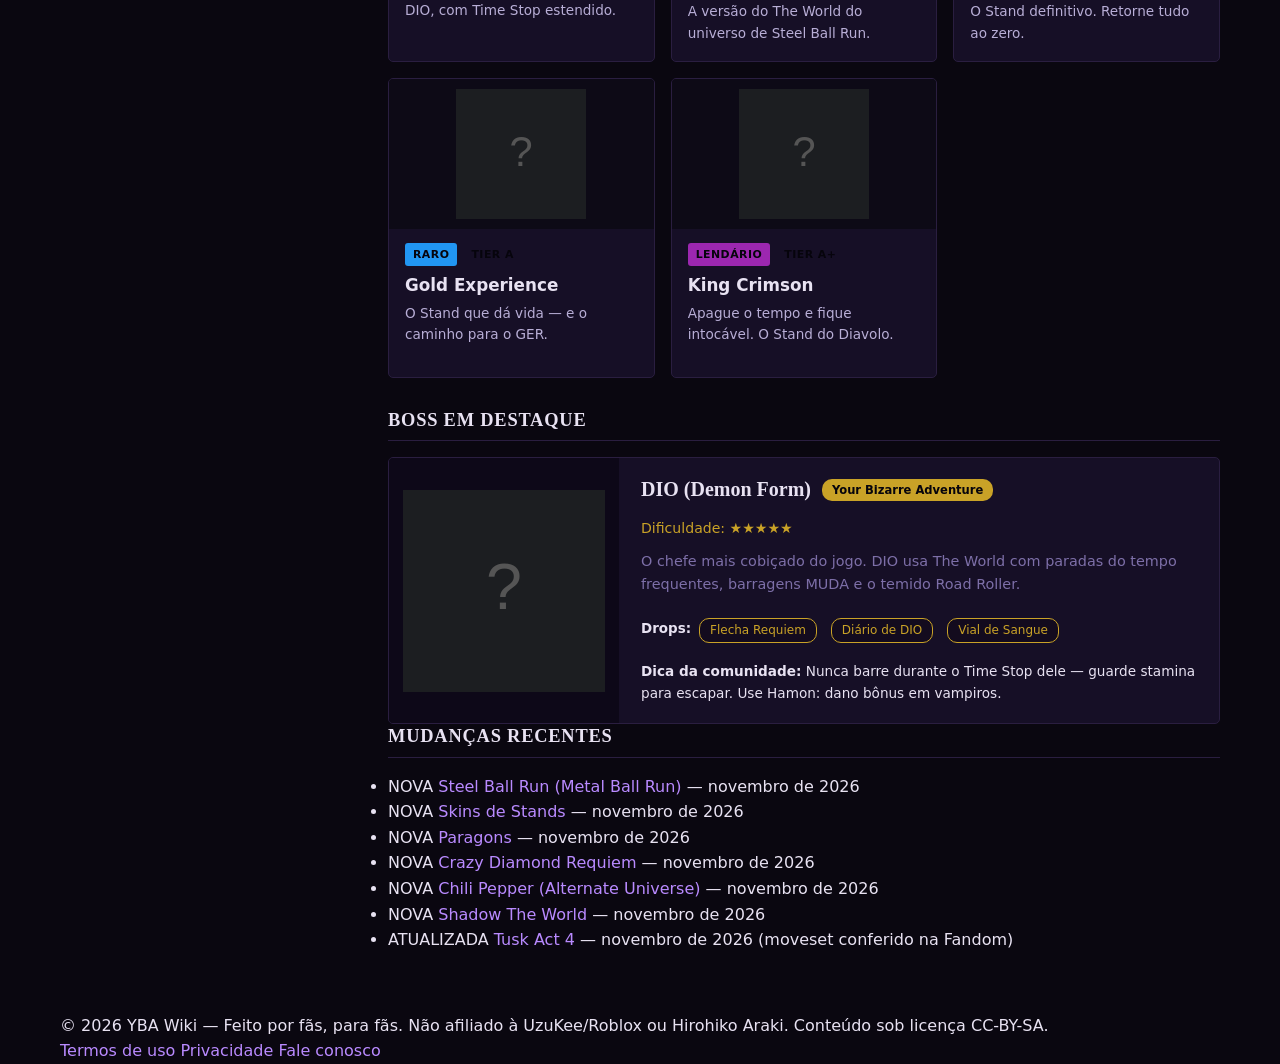
==== commit ed93feb0: "Organização: ignora cache da Fandom, atualiza README e inclui melhorias do site" ====
--- a/jogo/index.html
+++ b/jogo/index.html
@@ -60,24 +60,15 @@
         </ul>
       </div>
       <div class="sidebar-box">
-        <h3>Stands populares</h3>
-        <ul class="nav-list">
-          <li><a href="article.html?page=starplatinum">Star Platinum</a></li>
-          <li><a href="article.html?page=theworld">The World</a></li>
-          <li><a href="article.html?page=kingcrimson">King Crimson</a></li>
-          <li><a href="article.html?page=ger">Gold Experience Requiem</a></li>
-          <li><a href="article.html?page=sptw">Star Platinum: The World</a></li>
-          <li><a href="article.html?page=tusk4">Tusk Act 4</a></li>
-          <li><a href="article.html?page=madeinheaven">Made in Heaven</a></li>
+        <h3>Stands em destaque</h3>
+        <ul class="nav-list" id="sidebar-stands">
+          <!-- Preenchido por JS -->
         </ul>
       </div>
       <div class="sidebar-box">
-        <h3>Guias</h3>
-        <ul class="nav-list">
-          <li><a href="article.html?page=guia">Guia do Jogo</a></li>
-          <li><a href="article.html?page=sbr">Steel Ball Run</a></li>
-          <li><a href="article.html?page=skins">Skins</a></li>
-          <li><a href="article.html?page=paragons">Paragons</a></li>
+        <h3>Bosses</h3>
+        <ul class="nav-list" id="sidebar-bosses">
+          <!-- Preenchido por JS -->
         </ul>
       </div>
       <div class="sidebar-box ad-box">
--- a/jogo/css/style.css
+++ b/jogo/css/style.css
@@ -7,30 +7,39 @@
 * { margin: 0; padding: 0; box-sizing: border-box; }
 
 :root {
-  --bg: #0b0812;
-  --surface: #130d21;
-  --panel: #1a122b;
-  --border: #2e2246;
-  --border-soft: #241a36;
+  /* Cores principais — identidade YBA/JoJo */
+  --bg: #0a0710;
+  --surface: #120b1d;
+  --panel: #160f26;
+  --border: #2a1e40;
+  --border-soft: #1f152f;
 
   --text: #e8e2f2;
-  --text-dim: #a89ec2;
+  --text-dim: #b8aed6;
   --text-muted: #7d6fa8;
 
   --primary: #b98aff;      /* roxo principal */
   --primary-hover: #c9aaff;
   --primary-dark: #8f5fd6;
-  --accent: #e5c34a;       /* dourado */
-  --accent-dark: #c9a82f;
-
+
+  --accent: #c9a227;       /* dourado envelhecido */
+  --accent-hover: #d9b64c;
+  --accent-dark: #a6861f;
+
+  --danger: #d41a1a;       /* vermelho sangue */
+  --danger-dark: #a31414;
+
+  /* Cores por raridade (preservadas) */
   --rarity-comum: #8a94a6;
   --rarity-incomum: #4caf50;
   --rarity-raro: #2196f3;
   --rarity-lendario: #9c27b0;
-  --rarity-mitico: #e5c34a;
-
-  --shadow: 0 8px 24px rgba(0,0,0,0.35);
-  --radius: 4px;
+  --rarity-mitico: #c9a227;
+
+  --shadow: 0 8px 24px rgba(0, 0, 0, 0.35);
+  --radius: 5px;
+  --radius-sm: 3px;
+  --transition: 0.18s ease;
 }
 
 html { scroll-behavior: smooth; }
@@ -40,18 +49,26 @@
   background: var(--bg);
   color: var(--text);
   line-height: 1.6;
-}
-
-/* Fundo interativo em canvas (js/fundo.js) */
+  min-height: 100vh;
+  overflow-x: hidden;
+}
+
+/* Títulos com leve toque de mangá/quadrinhos (serif discreto) */
+h1, h2, h3, h4 {
+  font-family: Georgia, "Times New Roman", serif;
+  color: var(--text);
+  line-height: 1.35;
+}
+
+a { color: var(--primary); text-decoration: none; }
+a:hover { color: var(--primary-hover); text-decoration: underline; }
+a:visited { color: #9b6fd6; }
+
+.container { max-width: 1200px; margin: 0 auto; padding: 0 20px; }
+
+/* ---------- Fundo interativo (canvas) ---------- */
 #bg-canvas { position: fixed; inset: 0; z-index: 0; pointer-events: none; }
 body > * { position: relative; z-index: 1; }
-
-.container { max-width: 1200px; margin: 0 auto; padding: 0 20px; }
-
-a { color: var(--primary); text-decoration: none; }
-a:hover { text-decoration: underline; color: var(--primary-hover); }
-/* Páginas visitadas */
-a:visited { color: #9b6fd6; }
 
 /* ===== Topbar ===== */
 .topbar {
@@ -65,242 +82,473 @@
 .topbar-links a { color: #fff; margin-left: 16px; font-size: 0.85rem; }
 .topbar-links a:hover { text-decoration: none; color: var(--primary-hover); }
 
-/* ===== Header ===== */
+/* ---------- Header ---------- */
 .header {
   background: var(--surface);
   border-bottom: 1px solid var(--border);
-  position: sticky; top: 0; z-index: 50;
-}
-.header.scrolled { box-shadow: var(--shadow); background: rgba(19,13,33,0.95); backdrop-filter: blur(6px); }
+  position: sticky;
+  top: 0;
+  z-index: 100;
+}
+.header.scrolled { box-shadow: var(--shadow); background: rgba(18, 11, 29, 0.95); backdrop-filter: blur(6px); }
 
 .header-content {
-  display: flex; align-items: center; gap: 16px; padding: 10px 20px; flex-wrap: wrap; position: relative;
+  display: flex;
+  align-items: center;
+  gap: 12px;
+  padding: 10px 20px;
+  flex-wrap: wrap;
+  position: relative;
+  min-height: 60px;
 }
 
 .logo {
-  display: inline-flex; align-items: center; gap: 9px; font-weight: 900;
-  font-size: 1.45rem; color: var(--text); letter-spacing: 0.5px;
+  display: inline-flex;
+  align-items: center;
+  gap: 9px;
+  font-weight: 900;
+  font-size: 1.5rem;
+  color: var(--text);
+  letter-spacing: 0.5px;
+  flex-shrink: 0;
 }
 .logo:hover { text-decoration: none; }
 .logo .mark {
-  width: 30px; height: 30px; border-radius: var(--radius);
+  width: 34px; height: 34px; border-radius: var(--radius);
   background: linear-gradient(135deg, var(--primary), var(--primary-dark));
-  display: grid; place-items: center; color: #05040a; font-weight: 900; font-size: 1.25rem;
+  display: grid; place-items: center; color: #05040a; font-weight: 900; font-size: 1.35rem;
 }
 .logo .word { color: var(--text); }
 .logo .word .highlight { color: var(--accent); }
 
-.search-box { flex: 1; min-width: 210px; max-width: 420px; display: flex; position: relative; }
+/* Busca no header */
+.search-box {
+  flex: 1 1 220px;
+  min-width: 220px;
+  max-width: 520px;
+  display: flex; position: relative;
+}
 .search-box input {
-  flex: 1; padding: 8px 14px; border: 1px solid var(--border); border-right: none;
-  border-radius: 6px 0 0 6px; font-size: 0.92rem; background: var(--panel); color: var(--text);
+  flex: 1; padding: 9px 16px; border: 1px solid var(--border); border-right: none;
+  border-radius: 6px 0 0 6px; font-size: 0.95rem; background: var(--panel); color: var(--text);
   outline: none;
 }
 .search-box input:focus { border-color: var(--primary); }
 .search-box button {
-  background: var(--primary); color: #06040c; border: none; padding: 0 16px;
+  background: var(--primary); color: #06040c; border: none; padding: 0 18px;
   border-radius: 0 6px 6px 0; cursor: pointer; font-size: 1rem; font-weight: 800;
+  white-space: nowrap;
 }
 .search-box button:hover { background: var(--primary-hover); }
 
-/* Botão menu mobile */
-.menu-toggle { display: none; background: transparent; border: 1px solid var(--border); color: var(--text); width: 36px; height: 36px; border-radius: var(--radius); cursor: pointer; font-size: 1.1rem; }
+.menu-toggle {
+  display: none;
+  background: transparent;
+  border: 1px solid var(--border);
+  color: var(--text);
+  width: 38px; height: 38px;
+  border-radius: var(--radius);
+  cursor: pointer;
+  font-size: 1.2rem;
+  flex-shrink: 0;
+}
 .menu-toggle:hover { border-color: var(--primary); }
 
-.main-nav { display: flex; gap: 20px; flex-wrap: wrap; }
-.main-nav a { color: var(--text-dim); font-weight: 600; font-size: 0.9rem; padding-bottom: 5px; border-bottom: 2px solid transparent; }
+.main-nav {
+  display: flex;
+  gap: 20px;
+  flex-wrap: wrap;
+  align-items: center;
+  flex-shrink: 0;
+}
+.main-nav a {
+  color: var(--text-dim);
+  font-weight: 600;
+  font-size: 0.9rem;
+  padding-bottom: 5px;
+  border-bottom: 2px solid transparent;
+  white-space: nowrap;
+}
 .main-nav a:hover { color: var(--text); text-decoration: none; border-bottom-color: var(--primary); }
 .main-nav a.active { color: var(--primary); border-bottom-color: var(--primary); }
 
-/* ===== Layout ===== */
-.layout { display: grid; grid-template-columns: 260px 1fr; gap: 24px; padding: 24px 20px; min-height: 60vh; }
-
-/* ===== Sidebar ===== */
-.sidebar { position: sticky; top: 80px; }
+/* ---------- Layout principal ---------- */
+.layout {
+  display: grid;
+  grid-template-columns: 300px 1fr;
+  gap: 28px;
+  padding: 28px 20px 60px;
+  min-height: 70vh;
+  align-items: start;
+}
+
+.sidebar { position: sticky; top: 110px; }
+
 .sidebar-box {
-  background: var(--panel); color: #dcd7e9; border: 1px solid var(--border);
-  border-radius: var(--radius); padding: 14px 16px; margin-bottom: 16px;
+  background: var(--panel);
+  border: 1px solid var(--border);
+  border-radius: var(--radius);
+  padding: 16px;
+  margin-bottom: 20px;
 }
 .sidebar-box h3 {
-  font-size: 0.72rem; text-transform: uppercase; letter-spacing: 1.2px;
-  color: var(--text-muted); border-bottom: 1px solid var(--border-soft); padding-bottom: 7px; margin-bottom: 9px;
+  font-size: 0.72rem;
+  text-transform: uppercase;
+  letter-spacing: 1.4px;
+  color: var(--text-muted);
+  border-bottom: 1px solid var(--border-soft);
+  padding-bottom: 8px;
+  margin-bottom: 12px;
 }
 .nav-list { list-style: none; }
-.nav-list li { padding: 3px 0; }
-.nav-list a { color: var(--text-dim); font-size: 0.88rem; }
-.nav-list a:hover { color: var(--text); padding-left: 4px; transition: padding-left 0.15s; }
+.nav-list li { padding: 5px 0; }
+.nav-list a { color: var(--text-dim); font-size: 0.9rem; display: block; padding: 4px 0; }
+.nav-list a:hover { color: var(--text); padding-left: 6px; transition: padding-left 0.15s; text-decoration: none; }
 .nav-list a:visited { color: #9b6fd6; }
 .ad-box { background: var(--surface); border-color: var(--border-soft); }
-.ad-box p { font-size: 0.82rem; color: var(--text-muted); margin-bottom: 9px; }
-
-/* ===== Botões ===== */
+.ad-box p { font-size: 0.82rem; color: var(--text-muted); margin-bottom: 10px; line-height: 1.5; }
+
+/* ---------- Botões ---------- */
 .btn {
-  display: inline-flex; align-items: center; gap: 7px; background: var(--accent); color: #0b0812;
-  padding: 9px 18px; border-radius: var(--radius); font-weight: 800; border: none;
-  cursor: pointer; font-size: 0.85rem; text-transform: uppercase; letter-spacing: 0.6px;
-}
-.btn:hover { background: var(--accent-dark); text-decoration: none; transform: translateY(-1px); }
+  display: inline-flex;
+  align-items: center;
+  gap: 7px;
+  background: var(--accent);
+  color: #06040c;
+  padding: 10px 20px;
+  border-radius: var(--radius);
+  font-weight: 800;
+  border: none;
+  cursor: pointer;
+  font-size: 0.85rem;
+  text-transform: uppercase;
+  letter-spacing: 0.6px;
+  transition: all var(--transition);
+}
+.btn:hover { background: var(--accent-hover); text-decoration: none; transform: translateY(-1px); }
 .btn-outline {
-  background: transparent; color: var(--accent); border: 1px solid var(--accent);
-}
-.btn-outline:hover { background: var(--accent); color: #0b0812; }
+  background: transparent;
+  color: var(--accent);
+  border: 1px solid var(--accent);
+}
+.btn-outline:hover { background: var(--accent); color: #06040c; }
 .btn-sm { padding: 6px 12px; font-size: 0.78rem; }
 
-/* ===== Hero ===== */
+/* ---------- Hero (página inicial) ---------- */
 .hero {
-  background: var(--panel); border: 1px solid var(--border); border-radius: 8px;
-  padding: 40px 30px; margin-bottom: 30px; position: relative; overflow: hidden;
+  background: var(--panel);
+  border: 1px solid var(--border);
+  border-radius: 8px;
+  padding: 40px 30px;
+  margin-bottom: 32px;
+  position: relative;
+  overflow: hidden;
+  max-width: 100%;
 }
 .hero::before {
-  content: ""; position: absolute; inset: 0; background: linear-gradient(135deg, rgba(185,138,255,0.06), rgba(229,195,74,0.04));
+  content: "";
+  position: absolute;
+  inset: 0;
+  background: linear-gradient(135deg, rgba(185, 138, 255, 0.05), rgba(201, 162, 39, 0.04));
   pointer-events: none;
 }
-.hero h1 { font-size: 2rem; margin-bottom: 9px; letter-spacing: 0.8px; }
-.hero p { color: var(--text-dim); margin-bottom: 20px; font-size: 0.98rem; }
+.hero h1 {
+  font-size: 2rem;
+  margin-bottom: 10px;
+  letter-spacing: 0.8px;
+  max-width: 100%;
+  overflow-wrap: break-word;
+}
+.hero p { color: var(--text-dim); margin-bottom: 20px; font-size: 1rem; max-width: 100%; }
 .hero strong { color: var(--accent); }
 .hero-actions { display: flex; gap: 10px; flex-wrap: wrap; }
 
-/* ===== Seções ===== */
+/* ---------- Seções e títulos ---------- */
 .section-title {
-  font-size: 1.15rem; margin: 0 0 16px; padding-bottom: 8px;
-  border-bottom: 1px solid var(--border); color: var(--text);
-  text-transform: uppercase; letter-spacing: 0.8px; font-weight: 800;
-}
-
-  /* Aplica em card do criarCard e no cabeçalho do artigo */
-/* ===== Cores por entidade (definidas no JS via style="--cor") ===== */
-.cap-cor { --card-cor: var(--cor); }
-
-/* ===== Cards ===== */
-.wiki-grid { display: grid; grid-template-columns: repeat(auto-fill, minmax(170px, 1fr)); gap: 14px; }
+  font-size: 1.15rem;
+  margin: 0 0 16px;
+  padding-bottom: 8px;
+  border-bottom: 1px solid var(--border);
+  color: var(--text);
+  text-transform: uppercase;
+  letter-spacing: 0.8px;
+  font-weight: 800;
+}
+
+/* ---------- Cores por entidade (definidas no JS via style="--cor") ---------- */
+/* ---------- Wiki grid / cards ---------- */
+.wiki-grid {
+  display: grid;
+  grid-template-columns: repeat(auto-fill, minmax(210px, 1fr));
+  gap: 16px;
+}
+.cards-lista { grid-template-columns: repeat(auto-fill, minmax(210px, 1fr)); }
 
 .wiki-card {
-  background: var(--panel); border: 1px solid var(--border); border-radius: var(--radius);
-  overflow: hidden; color: var(--text);
-  transition: transform 0.15s, box-shadow 0.15s, border-color 0.15s;
-  text-decoration: none; display: flex; flex-direction: column;
-}
-.wiki-card:hover { transform: translateY(-3px); box-shadow: var(--shadow); border-color: var(--primary); text-decoration: none; }
-.wiki-card:focus-visible { outline: 2px solid var(--accent); outline-offset: 2px; }
-
+  display: flex;
+  flex-direction: column;
+  text-decoration: none;
+  background: var(--panel);
+  border: 1px solid var(--border);
+  border-radius: var(--radius);
+  overflow: hidden;
+  transition: transform var(--transition), border-color var(--transition), box-shadow var(--transition);
+  min-height: 300px;
+}
+.wiki-card:hover {
+  transform: translateY(-3px);
+  border-color: var(--card-cor, var(--primary));
+  box-shadow: var(--shadow);
+  text-decoration: none;
+}
 .wiki-card-img {
-  height: 150px; display: flex; align-items: center; justify-content: center;
-  background: #0d0818; border-bottom: 1px solid var(--border);
+  height: 150px;
+  overflow: hidden;
+  background: #0d0a16;
+  display: flex; align-items: center; justify-content: center;
+  position: relative;
+  flex-shrink: 0;
 }
 .wiki-card-img img { width: 100%; height: 100%; object-fit: contain; padding: 10px; display: block; }
 .wiki-card-img-missing {
-  width: 100%; height: 100%; display: grid; place-items: center; color: var(--text-muted);
-  font-size: 3rem; background: #0d0818;
-}
-
-.wiki-card-body { padding: 11px 13px; flex: 1; display: flex; flex-direction: column; }
-.wiki-card-body h3 { font-size: 0.94rem; margin-bottom: 6px; line-height: 1.3; }
-.wiki-card-body p { font-size: 0.8rem; color: var(--text-muted); line-height: 1.45; }
-
-/* Selos (raridade, tier, dificuldade) */
-.card-selos { display: flex; flex-wrap: wrap; gap: 5px; margin-bottom: 7px; }
+  width: 100%; height: 100%;
+  display: grid; place-items: center;
+  background: #160f26;
+  color: #555;
+  font-size: 48px;
+  font-family: sans-serif;
+}
+.wiki-card-body { padding: 14px 16px 16px; display: flex; flex-direction: column; flex: 1; }
+.wiki-card-body > * { min-width: 0; }
+.card-selos { display: flex; gap: 6px; margin-bottom: 8px; flex-wrap: wrap; }
 .wiki-card-badge {
-  font-size: 0.66rem; font-weight: 800; padding: 3px 8px; border-radius: 10px; letter-spacing: 0.4px;
-  color: var(--text-dim); background: #241a36; border: 1px solid var(--border);
-}
-
-/* Badge de raridade (aplica em cards e no cabeçalho do artigo) */
-.badge-rarity { font-size: 0.66rem; font-weight: 800; padding: 3px 9px; border-radius: 10px; color: #06040c; letter-spacing: 0.4px; text-transform: uppercase; }
+  font-size: 0.68rem;
+  font-weight: 800;
+  text-transform: uppercase;
+  letter-spacing: 0.5px;
+  padding: 3px 8px;
+  border-radius: var(--radius-sm);
+  color: #06040c;
+}
 .badge-rarity.comum { background: var(--rarity-comum); }
 .badge-rarity.incomum { background: var(--rarity-incomum); }
 .badge-rarity.raro { background: var(--rarity-raro); }
-.badge-rarity.lendario { background: var(--rarity-lendario); color: #fff; }
-.badge-rarity.mitico { background: var(--rarity-mitico); color: #06040c; }
-.badge-rarity.evolucao { background: var(--accent-dark); color: #06040c; }
-
-/* ===== Mudanças recentes ===== */
-.recentes ul { list-style: none; background: var(--panel); border: 1px solid var(--border); border-radius: var(--radius); }
-.recentes li { padding: 9px 14px; border-bottom: 1px solid var(--border); font-size: 0.88rem; }
-.recentes li:last-child { border-bottom: none; }
-.tag { font-size: 0.68rem; padding: 2px 8px; border-radius: 10px; font-weight: 800; }
-.tag-nova { background: #1b5e20; color: #a5f5a5; }
-.tag-edit { background: #3a2f5e; color: var(--primary); }
-
-/* ===== Artigo ===== */
-.article-content-wrap { display: grid; grid-template-columns: 1fr 300px; gap: 26px; }
-.article-header { margin-bottom: 6px; }
-.article-header h1 { font-size: 1.7rem; border-bottom: 1px solid var(--border); padding-bottom: 8px; margin-bottom: 4px; }
-.artigo-sub { color: var(--text-muted); font-size: 0.85rem; font-style: italic; }
-
-.artigo {
-  background: var(--panel); border: 1px solid var(--border); border-radius: var(--radius);
-  padding: 26px 30px; margin-top: 10px;
-}
-.artigo h2 { margin: 22px 0 9px; border-bottom: 1px solid var(--border); padding-bottom: 5px; color: var(--accent); font-size: 1.15rem; text-transform: uppercase; letter-spacing: 0.6px; }
-.artigo h3 { margin: 16px 0 6px; color: var(--primary); font-size: 1rem; }
-.artigo p { margin-bottom: 12px; }
-.artigo ul { margin: 0 0 12px 22px; }
-.artigo li { margin-bottom: 5px; }
+.badge-rarity.lendario { background: var(--rarity-lendario); }
+.badge-rarity.mitico { background: var(--rarity-mitico); }
+.wiki-card-body h3 {
+  font-size: 1.05rem;
+  margin-bottom: 6px;
+  font-family: inherit;
+}
+.wiki-card-body p {
+  color: var(--text-dim);
+  font-size: 0.85rem;
+  display: -webkit-box;
+  -webkit-line-clamp: 3;
+  -webkit-box-orient: vertical;
+  overflow: hidden;
+  margin: 0;
+}
+.cards-vazio { color: var(--text-muted); padding: 30px 0; grid-column: 1 / -1; text-align: center; font-style: italic; }
+.grid-relacionados { grid-template-columns: repeat(auto-fill, minmax(160px, 1fr)); gap: 10px; margin-top: 10px; }
+
+/* ---------- Página de artigo ---------- */
+.article-header {
+  margin-bottom: 24px;
+}
+#artigo-titulo {
+  font-size: 2rem;
+  margin-bottom: 8px;
+  letter-spacing: 0.4px;
+}
+.artigo-sub {
+  color: var(--text-dim);
+  font-size: 0.95rem;
+}
+
+.artigo { margin-bottom: 30px; }
+.artigo h2 {
+  font-size: 1.4rem;
+  margin: 30px 0 14px;
+  padding-bottom: 8px;
+  border-bottom: 1px solid var(--border);
+  letter-spacing: 0.3px;
+}
+.artigo h3 {
+  font-size: 1.15rem;
+  margin: 22px 0 10px;
+  color: var(--primary);
+}
+.artigo p { margin-bottom: 14px; color: var(--text-dim); }
+.artigo strong { color: var(--text); }
+.artigo ul, .artigo ol { margin-bottom: 16px; padding-left: 22px; }
+.artigo li { margin-bottom: 7px; color: var(--text-dim); }
 .artigo blockquote {
-  border-left: 3px solid var(--accent); background: #130b1e; padding: 10px 16px;
-  margin: 14px 0; border-radius: 0 var(--radius) var(--radius) 0; font-size: 0.9rem; color: var(--text-dim);
-}
-.artigo-footer { margin-top: 20px; }
-
-/* ===== Infobox ===== */
-.infobox { width: 100%; border-collapse: collapse; font-size: 0.84rem; }
-.infobox th, .infobox td { text-align: left; padding: 7px 10px; border-bottom: 1px solid var(--border-soft); vertical-align: top; }
-.infobox th { color: var(--text-muted); width: 42%; font-weight: 700; font-size: 0.78rem; text-transform: uppercase; letter-spacing: 0.4px; }
-.infobox td { color: var(--text); }
-.infobox .stat-valor { color: var(--accent); font-weight: 800; }
-.infobox .info-title { color: var(--accent); font-size: 1.05rem; text-transform: none; letter-spacing: normal; }
-.infobox .info-sub { color: var(--text-dim); font-size: 0.76rem; }
-.infobox .info-img { padding: 8px !important; text-align: center; }
-.infobox .info-img img { max-width: 100%; max-height: 200px; object-fit: contain; background: #0d0818; border: 1px solid var(--border); border-radius: var(--radius); padding: 6px; display: block; margin: 0 auto; }
-
-/* ===== Stand header ===== */
+  border-left: 3px solid var(--primary);
+  background: var(--surface);
+  padding: 14px 18px;
+  margin: 18px 0;
+  border-radius: 0 var(--radius) var(--radius) 0;
+  font-style: italic;
+  color: var(--text-dim);
+}
+.artigo blockquote strong { color: var(--primary); display: block; font-style: normal; margin-bottom: 4px; }
+
+/* ---------- Infobox ---------- */
+.infobox {
+  width: 100%;
+  border-collapse: collapse;
+  background: var(--panel);
+  border: 1px solid var(--border);
+  border-radius: var(--radius);
+  overflow: hidden;
+  margin-bottom: 20px;
+  font-size: 0.9rem;
+}
+.infobox th {
+  background: var(--surface);
+  color: var(--text-dim);
+  text-align: left;
+  padding: 10px 14px;
+  font-size: 0.8rem;
+  text-transform: uppercase;
+  letter-spacing: 0.8px;
+  border-bottom: 1px solid var(--border);
+  width: 35%;
+}
+.infobox td { padding: 10px 14px; border-bottom: 1px solid var(--border-soft); color: var(--text); }
+.infobox tr:last-child td { border-bottom: none; }
+.infobox .info-title { background: var(--primary); color: #06040c; font-weight: 900; font-size: 1.1rem; text-align: center; border-bottom: none; padding: 14px; }
+.infobox .info-sub { background: var(--surface); color: var(--text-muted); text-align: center; font-size: 0.85rem; border-bottom: none; padding: 8px 14px; }
+.infobox .info-img { text-align: center; border-bottom: none; padding: 12px 14px; }
+.infobox .info-img img { max-width: 100%; height: auto; border-radius: var(--radius-sm); }
+
+/* ---------- Header da entidade (imagem + dados) ---------- */
 .stand-header {
-  display: flex; align-items: center; gap: 18px;
-  border-radius: var(--radius); padding: 18px 22px; margin-bottom: 18px; color: #fff;
-  border: 1px solid var(--border);
-  border-left: 3px solid var(--card-cor, var(--primary));
+  background: var(--panel);
+  border: 1px solid var(--border);
+  border-radius: var(--radius);
+  padding: 20px;
+  margin-bottom: 24px;
+  display: grid;
+  grid-template-columns: 200px 1fr;
+  gap: 20px;
+  align-items: start;
+}
+.stand-header-img {
+  width: 100%;
+  max-width: 200px;
+  height: auto;
+  aspect-ratio: 1 / 1;
+  border-radius: var(--radius);
+  overflow: hidden;
+  background: #0d0a16;
+  border: 1px solid var(--border);
+  flex-shrink: 0;
+  display: flex;
+  align-items: center;
+  justify-content: center;
+}
+.stand-header-img img { width: 100%; height: 100%; object-fit: contain; padding: 12px; }
+.stand-header-img-missing {
+  width: 100%; height: 100%;
+  display: grid; place-items: center;
+  background: #160f26;
+  color: #555;
+  font-size: 56px;
+  font-family: sans-serif;
+}
+.stand-raridade {
+  font-size: 0.72rem;
+  font-weight: 900;
+  text-transform: uppercase;
+  letter-spacing: 1px;
+  color: var(--primary);
+  margin-bottom: 10px;
+  display: inline-block;
+}
+.stand-header > div > p {
+  color: var(--text-dim);
+  font-size: 0.95rem;
+  line-height: 1.5;
+}
+
+/* ---------- Moveset e skills ---------- */
+.skills-exp { display: grid; gap: 14px; margin-bottom: 24px; }
+.skill-exp-item {
+  background: var(--panel);
+  border: 1px solid var(--border);
+  border-radius: var(--radius);
+  padding: 14px 18px;
+}
+.skill-exp-item h3 {
+  font-size: 1rem;
+  color: var(--primary);
+  margin-bottom: 6px;
+  font-family: inherit;
+}
+.skill-exp-item p { color: var(--text-dim); font-size: 0.9rem; margin: 0; line-height: 1.5; }
+
+/* ---------- Como obter / passos ---------- */
+.como-obter { margin-bottom: 24px; }
+.passo {
+  background: var(--panel);
+  border: 1px solid var(--border);
+  border-left: 3px solid var(--accent);
+  border-radius: var(--radius);
+  padding: 12px 16px;
+  margin-bottom: 10px;
+  display: flex; gap: 12px; align-items: flex-start;
+}
+.passo-num {
+  background: var(--accent);
+  color: #06040c;
+  font-weight: 900;
+  width: 26px; height: 26px;
+  border-radius: 50%;
+  display: grid; place-items: center;
+  font-size: 0.85rem;
+  flex-shrink: 0;
+}
+.passo p { color: var(--text-dim); font-size: 0.9rem; margin: 0; line-height: 1.5; }
+
+/* ---------- Stats ---------- */
+table.stats-table {
+  width: 100%;
+  border-collapse: collapse;
+  margin: 14px 0;
+  background: var(--panel);
+  border: 1px solid var(--border);
+  border-radius: var(--radius);
+  overflow: hidden;
+}
+.stats-table th {
   background: var(--surface);
-}
-.stand-header-img {
-  width: 170px; height: 170px; object-fit: contain; flex-shrink: 0;
-  background: #0d0818; border: 1px solid var(--border); border-radius: var(--radius); padding: 8px;
-}
-.stand-header-img-missing {
-  width: 170px; height: 170px; display: grid; place-items: center; color: var(--text-muted);
-  font-size: 3rem; background: #0d0818; border: 1px solid var(--border); border-radius: var(--radius);
-}
-.stand-header p { margin: 0; color: #dcd7e9; font-size: 0.94rem; }
-.stand-raridade {
-  display: inline-block; font-size: 0.68rem; font-weight: 800; padding: 3px 10px;
-  border-radius: 10px; margin-bottom: 6px; text-transform: uppercase; letter-spacing: 0.5px;
-  color: var(--accent); background: rgba(229,195,74,0.10); border: 1px solid var(--accent-dark);
-}
-
-/* ===== Como obter ===== */
-.como-obter { display: flex; flex-direction: column; gap: 9px; margin-bottom: 8px; }
-.passo {
-  display: flex; gap: 11px; align-items: flex-start;
-  background: #130b1e; border: 1px solid var(--border-soft); border-radius: var(--radius); padding: 10px 14px;
-}
-.passo-num {
-  background: var(--accent); color: #06040c; font-weight: 900;
-  min-width: 28px; height: 28px; border-radius: 50%;
-  display: flex; align-items: center; justify-content: center; flex-shrink: 0; font-size: 0.85rem;
-}
-.passo p { margin: 0; font-size: 0.88rem; }
-.passo strong { color: var(--accent); }
-
-/* ===== Explicações de skill ===== */
-.skills-exp { display: flex; flex-direction: column; gap: 9px; }
-.skill-exp-item {
-  background: #130b1e; border: 1px solid var(--border-soft); border-radius: var(--radius);
-  padding: 11px 16px;
-}
-.skill-exp-item h3 { color: var(--accent); font-size: 0.9rem; margin-bottom: 4px; }
-.skill-exp-item p { font-size: 0.87rem; margin: 0; color: var(--text); }
-
-/* Curiosidades */
-.curiosidades li { margin-bottom: 7px; }
+  color: var(--text-dim);
+  text-align: left;
+  padding: 10px 14px;
+  font-size: 0.85rem;
+  text-transform: uppercase;
+  letter-spacing: 0.8px;
+  border-bottom: 1px solid var(--border);
+  width: 33%;
+}
+.stats-table td { padding: 10px 14px; border-bottom: 1px solid var(--border-soft); color: var(--text); font-weight: 700; }
+.stats-table tr:last-child td { border-bottom: none; }
+
+/* ---------- Drops / tags ---------- */
+.boss-drops, .item-tags {
+  display: flex; flex-wrap: wrap; gap: 8px; margin-top: 10px;
+}
+.drop-tag, .item-tag {
+  font-size: 0.82rem;
+  background: var(--surface);
+  border: 1px solid var(--border);
+  color: var(--text-dim);
+  padding: 5px 10px;
+  border-radius: var(--radius-sm);
+}
+.drop-tag { border-color: var(--accent); color: var(--accent); }
 
 /* ===== Vídeos de skills ===== */
 .skills-media { display: grid; grid-template-columns: repeat(auto-fill, minmax(300px, 1fr)); gap: 16px; }
@@ -364,19 +612,20 @@
 .boss-card {
   background: var(--panel); border: 1px solid var(--border); border-radius: var(--radius);
   display: grid; grid-template-columns: 230px 1fr; overflow: hidden;
-}
-.boss-visual { display: flex; align-items: center; justify-content: center; background: #0d0818; }
-.boss-visual-real img { width: 100%; height: 100%; object-fit: contain; padding: 14px; }
+  min-height: 220px;
+}
+.boss-visual { display: flex; align-items: center; justify-content: center; background: #0d0818; min-height: 220px; }
+.boss-visual-real img { width: 100%; height: 100%; object-fit: contain; padding: 14px; display: block; }
 .boss-visual-missing { width: 100%; height: 100%; display: grid; place-items: center; color: var(--text-muted); font-size: 3rem; background: #0d0818; }
-.boss-info { padding: 18px 22px; }
-.boss-head { display: flex; align-items: center; gap: 11px; flex-wrap: wrap; }
-.boss-head h3 { font-size: 1.25rem; }
+.boss-info { padding: 18px 22px; display: flex; flex-direction: column; }
+.boss-head { display: flex; align-items: center; gap: 11px; flex-wrap: wrap; margin-bottom: 8px; }
+.boss-head h3 { font-size: 1.25rem; margin: 0; }
 .boss-jogo {
   font-size: 0.72rem; background: var(--accent); color: #06040c;
   padding: 2px 10px; border-radius: 10px; font-weight: 800;
 }
 .boss-dificuldade { color: var(--accent); font-size: 0.88rem; margin: 6px 0 10px; }
-.boss-info > p { font-size: 0.9rem; color: var(--text-muted); margin-bottom: 12px; }
+.boss-info > p { font-size: 0.9rem; color: var(--text-muted); margin-bottom: 12px; flex: 1; }
 .boss-drops { font-size: 0.84rem; margin-bottom: 12px; }
 .drop-tag {
   display: inline-block; background: #130b1e; color: var(--accent);
@@ -386,108 +635,167 @@
 .boss-dica { margin: 0; font-size: 0.85rem; }
 
 /* ===== Filtros das listas ===== */
-.filtros { display: flex; flex-wrap: wrap; align-items: center; gap: 9px; margin-bottom: 16px; border-bottom: 1px solid var(--border); padding-bottom: 12px; }
-.filtros input, .filtros select {
-  background: var(--panel); color: var(--text); border: 1px solid var(--border);
-  border-radius: var(--radius); padding: 7px 10px; font: inherit; font-size: 0.85rem;
-}
-.filtros input { flex: 1; min-width: 150px; }
-.filtros input:focus, .filtros select:focus { outline: 2px solid var(--primary); }
-.filtros-contagem { margin-left: auto; color: var(--text-muted); font-size: 0.82rem; }
-
-/* ===== Busca com resultados (comum.js) ===== */
+.filtros {
+  display: flex; flex-wrap: wrap; gap: 12px; align-items: center;
+  margin-bottom: 18px;
+  padding: 14px 18px;
+  background: var(--panel);
+  border: 1px solid var(--border);
+  border-radius: var(--radius);
+  width: 100%;
+}
+.filtros input[type="search"] {
+  flex: 1 1 260px;
+  min-width: 200px;
+  max-width: 100%;
+  padding: 8px 14px;
+  border: 1px solid var(--border);
+  border-radius: var(--radius);
+  background: var(--surface);
+  color: var(--text);
+  font-size: 0.9rem;
+}
+.filtros select {
+  padding: 8px 12px;
+  border: 1px solid var(--border);
+  border-radius: var(--radius);
+  background: var(--surface);
+  color: var(--text);
+  font-size: 0.9rem;
+  cursor: pointer;
+  min-width: 150px;
+}
+.filtros-contagem {
+  margin-left: auto;
+  font-size: 0.85rem;
+  color: var(--text-muted);
+  font-weight: 700;
+  white-space: nowrap;
+}
+
+/* ---------- Busca de resultados (dropdown) ---------- */
 .search-results {
-  position: absolute; top: 100%; left: 0; right: 0; z-index: 55;
-  margin: 6px 0 0; padding: 6px 0; list-style: none;
-  background: var(--panel); border: 1px solid var(--border); border-radius: var(--radius);
+  position: absolute;
+  top: 100%;
+  left: 0;
+  right: 0;
+  background: var(--panel);
+  border: 1px solid var(--border);
+  border-top: none;
+  border-radius: 0 0 var(--radius) var(--radius);
   box-shadow: var(--shadow);
-}
-.search-results[hidden] { display: none; }
+  z-index: 200;
+  max-height: 300px;
+  overflow-y: auto;
+  padding: 6px 0;
+}
+.search-results li { padding: 0; }
 .search-results a {
-  display: flex; justify-content: space-between; gap: 10px;
-  padding: 8px 14px; color: inherit; text-decoration: none; font-size: 0.9rem;
-}
-.search-results a:hover, .search-results a:focus { background: rgba(255,255,255,.06); }
-.search-results a span { opacity: .65; font-size: .8em; }
-.search-vazio { padding: 8px 14px; opacity: .7; font-size: 0.88rem; }
-
-/* ===== Aviso "Em breve" ===== */
-#aviso-breve {
-  position: fixed; left: 50%; bottom: 24px; transform: translate(-50%, 22px);
-  background: var(--panel); color: #fff; border: 1px solid var(--border); border-radius: var(--radius);
-  padding: 10px 18px; opacity: 0; pointer-events: none; z-index: 110;
-  transition: opacity .2s, transform .2s;
-}
-#aviso-breve.visivel { opacity: 1; transform: translate(-50%, 0); }
-
-/* ===== Cards (criarCard) ===== */
-.card-item { border-top: 3px solid var(--card-cor, var(--primary)); }
-.card-item .wiki-card-img img { width: 100%; height: 130px; object-fit: contain; padding: 8px; }
-.card-item .wiki-card-body p {
-  display: -webkit-box; -webkit-line-clamp: 3; -webkit-box-orient: vertical; overflow: hidden;
-}
-.cards-lista { grid-template-columns: repeat(auto-fill, minmax(200px, 1fr)); }
-.grid-relacionados { grid-template-columns: repeat(auto-fill, minmax(160px, 1fr)); gap: 10px; margin-top: 10px; }
-.cards-vazio { color: var(--text-muted); padding: 26px 0; grid-column: 1 / -1; text-align: center; }
-
-/* Abas usadas dentro do corpo do artigo (em vez da barra <div>) */
-.abas-inline { margin-top: 6px; border-bottom: none; padding-bottom: 0; }
-
-/* ===== Toc ===== */
-.toc-title { font-size: 0.72rem; text-transform: uppercase; letter-spacing: 1px; color: var(--text-muted); margin-bottom: 7px; }
-
-/* ===== Voltar ao topo ===== */
+  display: block;
+  padding: 10px 16px;
+  color: var(--text);
+  font-size: 0.9rem;
+  text-decoration: none;
+  border-bottom: 1px solid var(--border-soft);
+}
+.search-results a:last-child { border-bottom: none; }
+.search-results a:hover { background: var(--surface); color: var(--primary); text-decoration: none; }
+.search-results a.ativo { background: var(--primary); color: #06040c; }
+.search-vazio { padding: 12px 16px; color: var(--text-muted); font-size: 0.9rem; }
+
+/* ---------- Página não encontrada ---------- */
+.vazio {
+  color: var(--text-muted);
+  font-size: 0.85rem;
+  font-style: italic;
+  padding: 8px 0;
+}
+
+/* ---------- Voltar ao topo ---------- */
 #back-to-top {
-  position: fixed; right: 22px; bottom: 22px; z-index: 60;
-  width: 40px; height: 40px; border-radius: 50%; background: var(--accent);
-  color: #06040c; border: none; cursor: pointer; font-size: 1.1rem; font-weight: 900;
-  display: flex; align-items: center; justify-content: center; opacity: 0; visibility: hidden;
-  transition: opacity 0.2s, visibility 0.2s, transform 0.2s;
+  position: fixed;
+  right: 22px;
+  bottom: 22px;
+  z-index: 60;
+  width: 42px; height: 42px;
+  border-radius: 50%;
+  background: var(--accent);
+  color: #06040c;
+  border: none;
+  cursor: pointer;
+  font-size: 1.2rem;
+  font-weight: 900;
+  display: flex;
+  align-items: center;
+  justify-content: center;
+  opacity: 0;
+  visibility: hidden;
+  transition: opacity var(--transition), visibility var(--transition), transform var(--transition);
 }
 #back-to-top.visible { opacity: 1; visibility: visible; }
-#back-to-top:hover { background: var(--accent-dark); transform: translateY(-2px); }
-
-/* ===== Responsivo ===== */
+#back-to-top:hover { background: var(--accent-hover); transform: translateY(-2px); }
+
+/* ---------- Acessibilidade ---------- */
+:focus-visible { outline: 2px solid var(--primary); outline-offset: 2px; }
+.sr-only {
+  position: absolute; width: 1px; height: 1px; padding: 0; margin: -1px;
+  overflow: hidden; clip: rect(0, 0, 0, 0); border: 0;
+}
+
+/* ---------- A confirmar ---------- */
+.aconfirmar {
+  color: var(--accent-dark);
+  font-weight: 800;
+  font-size: 0.78rem;
+  border: 1px solid var(--accent-dark);
+  padding: 1px 6px;
+  border-radius: 6px;
+}
+
+/* ---------- Responsividade ---------- */
 @media (max-width: 1024px) {
-  .layout { grid-template-columns: 1fr; padding: 16px 16px; }
+  .layout { grid-template-columns: 1fr; padding: 20px 16px 60px; }
   .sidebar { position: static; top: auto; }
-  .article-content-wrap { grid-template-columns: 1fr; }
   .categorias-grid { grid-template-columns: repeat(2, 1fr); }
+  .stand-header { grid-template-columns: 1fr; gap: 16px; }
+  .stand-header-img { width: 160px; height: 160px; align-self: center; justify-self: center; }
 }
 @media (max-width: 768px) {
   .menu-toggle { display: block; }
-  .main-nav { position: fixed; inset: 0 0 0 auto; top: 0; width: 210px; background: var(--surface);
-    border-left: 1px solid var(--border); flex-direction: column; padding: 80px 16px 24px;
-    gap: 14px; transform: translateX(100%); transition: transform 0.25s; z-index: 60; }
+  .main-nav {
+    position: fixed;
+    inset: 0 0 0 auto;
+    top: 0;
+    width: 220px;
+    background: var(--surface);
+    border-left: 1px solid var(--border);
+    flex-direction: column;
+    padding: 90px 16px 24px;
+    gap: 14px;
+    transform: translateX(100%);
+    transition: transform 0.25s;
+    z-index: 110;
+  }
   .main-nav.open { transform: translateX(0); box-shadow: -8px 0 24px rgba(0,0,0,.45); }
-  .main-nav a { border-bottom: none; padding: 4px 0; }
-  .header-content { padding: 10px 16px; gap: 12px; }
+  .main-nav a { border-bottom: none; padding: 6px 0; font-size: 0.95rem; }
+  .header-content { padding: 10px 16px; gap: 12px; flex-wrap: wrap; }
   .search-box { min-width: auto; max-width: none; flex: 1 1 100%; order: 3; width: 100%; }
   .logo { order: 1; }
   .menu-toggle { order: 2; }
   .categorias-grid { grid-template-columns: 1fr; }
   .wiki-grid, .cards-lista { grid-template-columns: repeat(2, 1fr); gap: 12px; }
+  .hero { padding: 32px 24px; }
+  .hero h1 { font-size: 1.7rem; }
 }
 @media (max-width: 480px) {
   .wiki-grid, .cards-lista { grid-template-columns: 1fr; }
-  .boss-card { grid-template-columns: 1fr; }
-  .boss-visual, .boss-visual-real img { height: 110px; }
-  .stand-header { flex-direction: column; align-items: flex-start; padding: 14px 16px; }
-  .stand-header-img, .stand-header-img-missing { width: 120px; height: 120px; }
-  .boss-card { grid-template-columns: 1fr; }
-  .hero { padding: 26px 20px; }
   .hero h1 { font-size: 1.5rem; }
-}
-
-/* ===== Conteúdo vazio ===== */
-.vazio { color: var(--text-muted); font-size: 0.85rem; font-style: italic; padding: 8px 0; }
-
-/* Evita estouro horizontal de textos longos (combos, nomes) em telas pequenas */
+  .filtros { flex-direction: column; align-items: stretch; }
+  .filtros input[type="search"] { min-width: auto; }
+  .filtros select { min-width: auto; }
+  .filtros-contagem { margin-left: 0; margin-top: 10px; }
+}
+
+/* Evita estouro horizontal de textos longos */
 .artigo, .recentes li, .wiki-card-body, .infobox td { overflow-wrap: anywhere; }
 .artigo ul, .artigo li { min-width: 0; }
-
-/* ===== A confirmar ===== */
-.aconfirmar {
-  color: var(--accent-dark); font-weight: 800; font-size: 0.78rem;
-  border: 1px solid var(--accent-dark); padding: 1px 6px; border-radius: 6px;
-}
